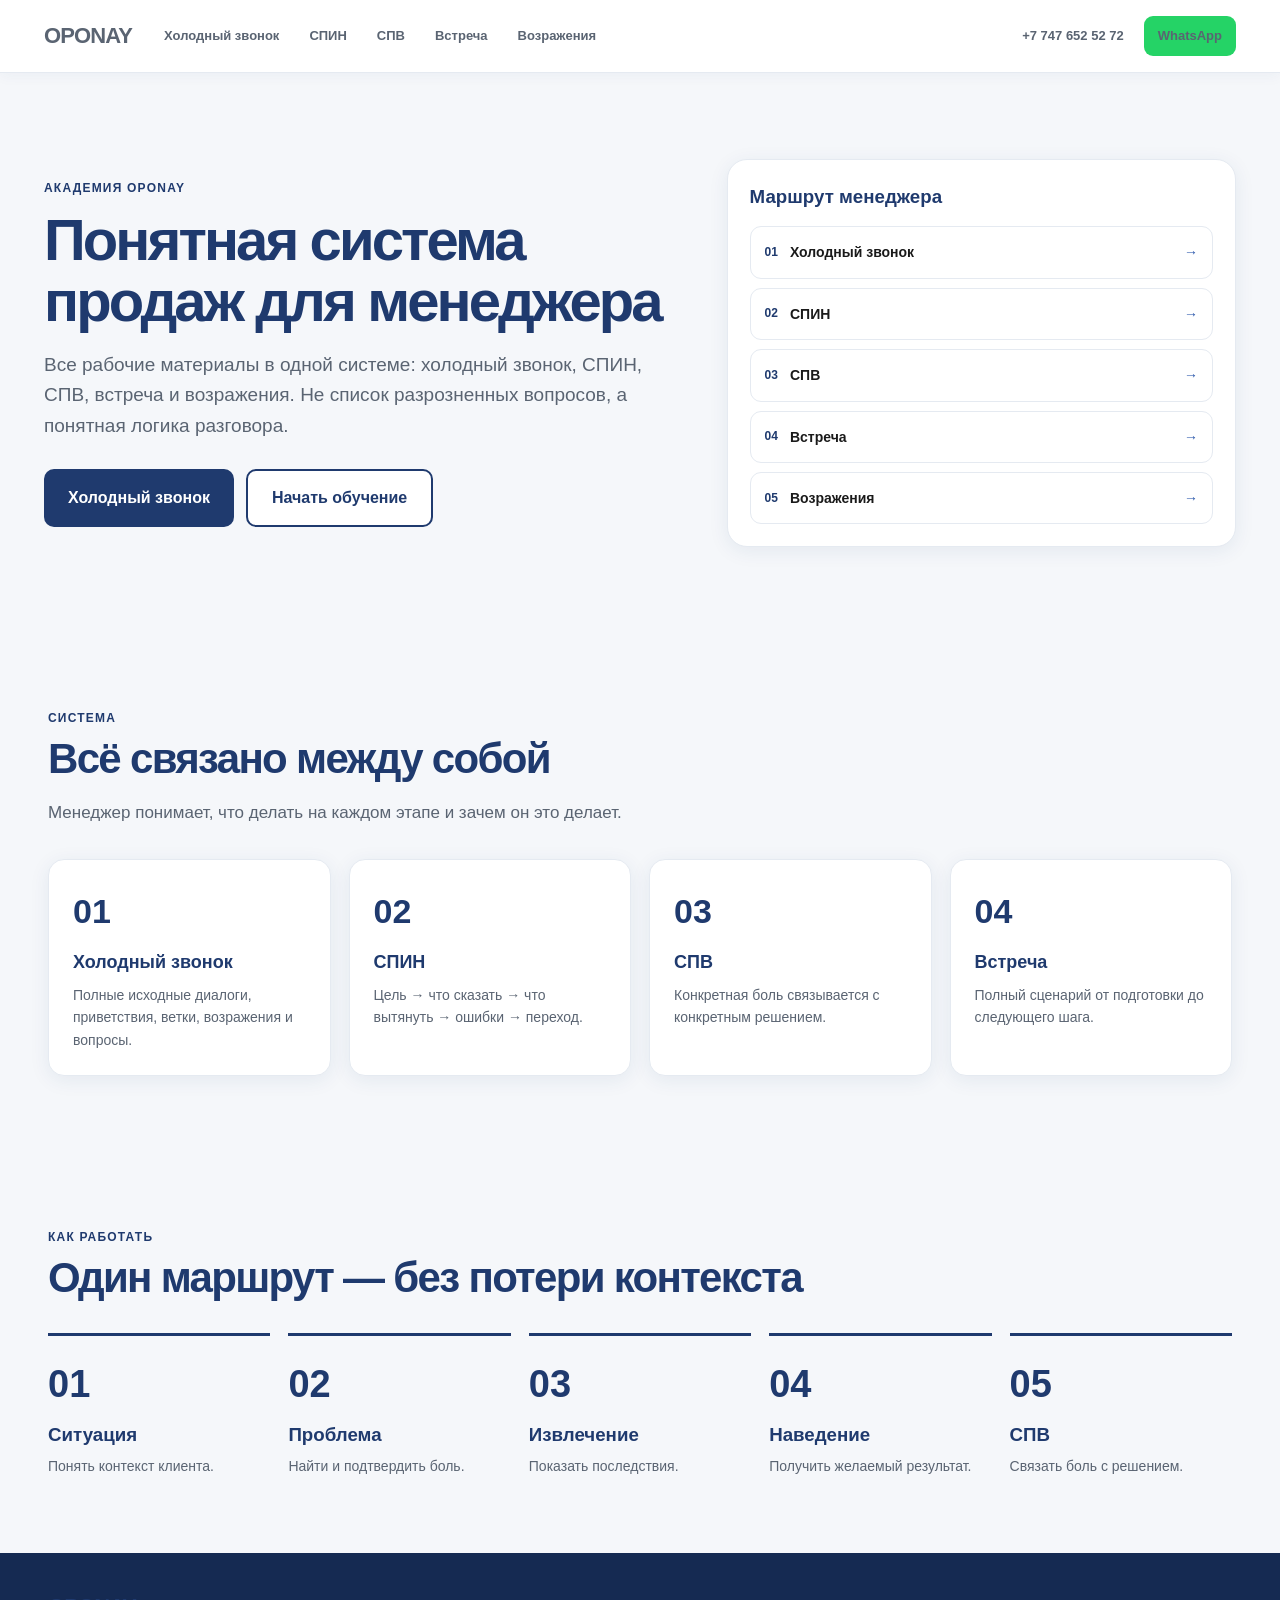
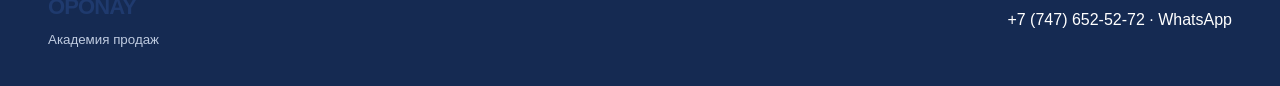
==== index.html @ ec705575 "Apply OPONAY blue design system to all pages" ====
<!doctype html><html lang="ru"><head><meta charset="utf-8"><meta name="viewport" content="width=device-width,initial-scale=1"><meta name="theme-color" content="#1F3A6E"><title>OPONAY — Академия</title><style>:root{--primary:#1F3A6E;--dark:#152A52;--accent:#2E5AAC;--bg:#fff;--light:#F5F7FA;--text:#1A1A1A;--muted:#5A6472;--line:#E5EAF1;--shadow:0 4px 20px rgba(31,58,110,.08);--r:16px}*{box-sizing:border-box}html{scroll-behavior:smooth}body{margin:0;font-family:Inter,Arial,Helvetica,sans-serif;color:var(--text);background:var(--bg);line-height:1.6}a{color:inherit;text-decoration:none}.header{position:sticky;top:0;z-index:20;background:#fff;border-bottom:1px solid var(--line);box-shadow:0 2px 14px rgba(31,58,110,.05)}.nav{max-width:1240px;margin:auto;min-height:72px;padding:0 24px;display:flex;align-items:center;gap:20px}.logo{font-size:22px;font-weight:800;letter-spacing:-.04em;color:var(--primary);white-space:nowrap}.menu{display:flex;gap:6px;flex:1;overflow:auto}.menu a{padding:9px 12px;border-radius:9px;color:var(--muted);font-size:13px;font-weight:700;white-space:nowrap}.menu a:hover,.menu a.active{background:#EEF3FA;color:var(--primary)}.contact{font-size:13px;font-weight:800;color:var(--primary);white-space:nowrap}.wa{background:#25D366;color:#fff;padding:10px 14px;border-radius:9px;font-size:13px;font-weight:800;white-space:nowrap}.hero{background:linear-gradient(180deg,#fff,#F8FAFD)}.wrap{max-width:1240px;margin:auto;padding:0 24px}.hero .wrap{min-height:560px;display:grid;grid-template-columns:1.1fr .9fr;align-items:center;gap:60px;padding-top:70px;padding-bottom:70px}.eyebrow{text-transform:uppercase;letter-spacing:.1em;color:var(--accent);font-size:12px;font-weight:800}.hero h1{font-size:58px;line-height:1.04;letter-spacing:-.05em;margin:12px 0 18px;color:var(--primary)}.lead{font-size:19px;color:var(--muted);max-width:700px}.actions{display:flex;gap:12px;flex-wrap:wrap;margin-top:28px}.btn{display:inline-flex;align-items:center;justify-content:center;padding:14px 24px;border-radius:10px;font-weight:800}.primary{background:var(--primary);color:#fff}.primary:hover{background:var(--dark)}.secondary{background:#fff;color:var(--primary);border:2px solid var(--primary)}.panel{background:#fff;border:1px solid var(--line);border-radius:20px;box-shadow:0 20px 60px rgba(31,58,110,.1);padding:22px}.panel h3{margin:0 0 15px;color:var(--primary)}.route{display:grid;gap:9px}.route a{padding:14px;border:1px solid var(--line);border-radius:11px;display:flex;gap:12px;align-items:center;font-weight:700;font-size:14px}.route b{color:var(--primary);font-size:12px}.route span{margin-left:auto;color:var(--accent)}.section{padding:76px 24px}.section.light{background:var(--light)}.head{max-width:760px;margin-bottom:32px}.head h2{font-size:42px;line-height:1.1;letter-spacing:-.04em;margin:8px 0 12px;color:var(--primary)}.head p{color:var(--muted);font-size:17px}.grid{display:grid;grid-template-columns:repeat(4,1fr);gap:18px}.card{background:#fff;border:1px solid var(--line);border-radius:var(--r);padding:24px;box-shadow:var(--shadow)}.num{font-size:34px;font-weight:800;color:var(--primary)}.card h3{margin:10px 0 7px;font-size:18px}.card p{margin:0;color:var(--muted);font-size:14px}.timeline{display:grid;grid-template-columns:repeat(5,1fr);gap:18px}.step{border-top:3px solid var(--primary);padding-top:18px}.step strong{font-size:38px;color:var(--primary)}.step h3{margin:5px 0}.step p{margin:0;color:var(--muted);font-size:14px}.footer{background:var(--dark);color:#fff;padding:36px 24px}.footer .wrap{display:flex;justify-content:space-between;gap:20px;align-items:center}.footer .logo{color:#fff}.footer small{display:block;color:#BFCBE0;margin-top:4px}@media(max-width:900px){.nav{flex-wrap:wrap;padding:10px 16px}.menu{order:3;flex-basis:100%}.contact{display:none}.hero .wrap{grid-template-columns:1fr;padding-top:55px}.hero h1{font-size:46px}.grid{grid-template-columns:1fr 1fr}.timeline{grid-template-columns:1fr 1fr}}@media(max-width:560px){.wrap{padding:0 16px}.section{padding:58px 16px}.hero h1{font-size:38px}.lead{font-size:17px}.grid,.timeline{grid-template-columns:1fr}.footer .wrap{display:block}.footer .wrap>*+*{margin-top:12px}}
</style><link rel="stylesheet" href="oponay-blue.css"></head><body><header class="header"><div class="nav"><a class="logo" href="index.html">OPONAY</a><nav class="menu"><a href="call.html">Холодный звонок</a><a href="spin.html">СПИН</a><a href="spv.html">СПВ</a><a href="meeting.html">Встреча</a><a href="objections.html">Возражения</a></nav><a class="contact" href="tel:+77476525272">+7 747 652 52 72</a><a class="wa" href="https://wa.me/77476525272">WhatsApp</a></div></header><main><section class="hero"><div class="wrap"><div><div class="eyebrow">Академия OPONAY</div><h1>Понятная система продаж для менеджера</h1><p class="lead">Все рабочие материалы в одной системе: холодный звонок, СПИН, СПВ, встреча и возражения. Не список разрозненных вопросов, а понятная логика разговора.</p><div class="actions"><a class="btn primary" href="call.html">Холодный звонок</a><a class="btn secondary" href="spin.html">Начать обучение</a></div></div><div class="panel"><h3>Маршрут менеджера</h3><div class="route"><a href="call.html"><b>01</b> Холодный звонок <span>→</span></a><a href="spin.html"><b>02</b> СПИН <span>→</span></a><a href="spv.html"><b>03</b> СПВ <span>→</span></a><a href="meeting.html"><b>04</b> Встреча <span>→</span></a><a href="objections.html"><b>05</b> Возражения <span>→</span></a></div></div></div></section><section class="section"><div class="wrap"><div class="head"><div class="eyebrow">Система</div><h2>Всё связано между собой</h2><p>Менеджер понимает, что делать на каждом этапе и зачем он это делает.</p></div><div class="grid"><article class="card"><div class="num">01</div><h3>Холодный звонок</h3><p>Полные исходные диалоги, приветствия, ветки, возражения и вопросы.</p></article><article class="card"><div class="num">02</div><h3>СПИН</h3><p>Цель → что сказать → что вытянуть → ошибки → переход.</p></article><article class="card"><div class="num">03</div><h3>СПВ</h3><p>Конкретная боль связывается с конкретным решением.</p></article><article class="card"><div class="num">04</div><h3>Встреча</h3><p>Полный сценарий от подготовки до следующего шага.</p></article></div></div></section><section class="section light"><div class="wrap"><div class="head"><div class="eyebrow">Как работать</div><h2>Один маршрут — без потери контекста</h2></div><div class="timeline"><div class="step"><strong>01</strong><h3>Ситуация</h3><p>Понять контекст клиента.</p></div><div class="step"><strong>02</strong><h3>Проблема</h3><p>Найти и подтвердить боль.</p></div><div class="step"><strong>03</strong><h3>Извлечение</h3><p>Показать последствия.</p></div><div class="step"><strong>04</strong><h3>Наведение</h3><p>Получить желаемый результат.</p></div><div class="step"><strong>05</strong><h3>СПВ</h3><p>Связать боль с решением.</p></div></div></div></section></main><footer class="footer"><div class="wrap"><div><a class="logo" href="index.html">OPONAY</a><small>Академия продаж</small></div><div>+7 (747) 652-52-72 · <a href="https://wa.me/77476525272">WhatsApp</a></div></div></footer></body></html>
---- oponay-blue.css ----
:root{--primary:#1F3A6E;--primary-dark:#152A52;--accent:#2E5AAC;--bg:#FFFFFF;--light:#F5F7FA;--text:#1A1A1A;--muted:#5A6472;--line:#E5EAF1;--shadow:0 4px 20px rgba(31,58,110,.08)}html,body{background:var(--bg)!important;color:var(--text)!important}header,.top,.header{background:rgba(255,255,255,.97)!important;border-color:var(--line)!important;box-shadow:0 2px 14px rgba(31,58,110,.05)}.logo,.brand,.kicker,.eyebrow{color:var(--primary)!important}nav a,.nav a{color:var(--muted)!important}nav a:hover,nav a.active,.nav a:hover,.nav a.active{background:#EEF3FA!important;color:var(--primary)!important}.hero,.panel,.stage,.item,.card,.box,.lesson,.academy-excel,details{border-color:var(--line)!important}.hero,.panel,.stage,.item,.card,.box,.lesson,.academy-excel,details{box-shadow:var(--shadow)}h1,h2,h3{color:var(--primary)!important}section,.section.light,.academy-excel{background:var(--light)!important}button,.btn,.primary,.link{border-radius:10px!important}button.primary,.btn.primary,.primary,.link{background:var(--primary)!important;color:#fff!important}button.primary:hover,.btn.primary:hover,.primary:hover,.link:hover{background:var(--primary-dark)!important}.secondary{background:#fff!important;color:var(--primary)!important;border-color:var(--primary)!important}input,textarea,select{background:var(--light)!important;border-color:var(--line)!important;color:var(--text)!important;border-radius:10px!important}.goal{background:var(--primary)!important}.listen,.principle,.spv-value{background:#EEF3FA!important;border-color:var(--line)!important}.listen b,.principle,.spv-value{color:var(--primary)!important}.mist{background:#F5F7FA!important;border-color:var(--line)!important}.tag,.pill{background:#EEF3FA!important;color:var(--primary)!important}footer,.footer{background:var(--primary-dark)!important}@media(max-width:760px){nav,.nav{overflow-x:auto;-webkit-overflow-scrolling:touch}nav a,.nav a{white-space:nowrap}.grid,.cards,.feature-grid{grid-template-columns:1fr!important}}
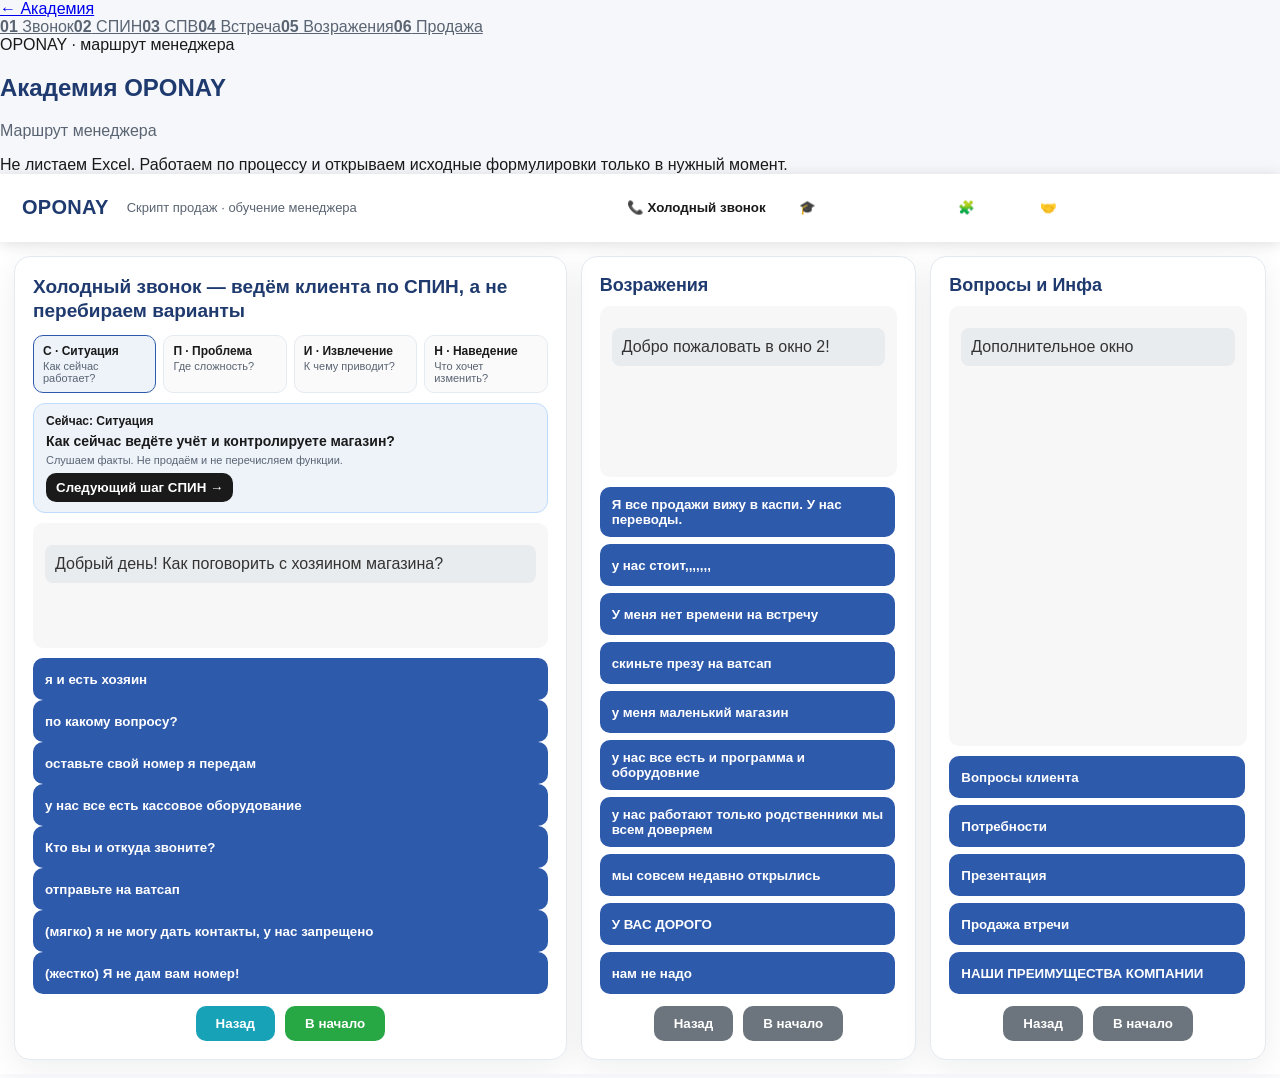
==== commit b30d614e: "Implement P2 sales academy flow" ====
--- a/index.html
+++ b/index.html
@@ -1,2 +1,86 @@
-<!doctype html><html lang="ru"><head><meta charset="utf-8"><meta name="viewport" content="width=device-width,initial-scale=1"><meta name="theme-color" content="#1F3A6E"><title>OPONAY — Академия</title><style>:root{--primary:#1F3A6E;--dark:#152A52;--accent:#2E5AAC;--bg:#fff;--light:#F5F7FA;--text:#1A1A1A;--muted:#5A6472;--line:#E5EAF1;--shadow:0 4px 20px rgba(31,58,110,.08);--r:16px}*{box-sizing:border-box}html{scroll-behavior:smooth}body{margin:0;font-family:Inter,Arial,Helvetica,sans-serif;color:var(--text);background:var(--bg);line-height:1.6}a{color:inherit;text-decoration:none}.header{position:sticky;top:0;z-index:20;background:#fff;border-bottom:1px solid var(--line);box-shadow:0 2px 14px rgba(31,58,110,.05)}.nav{max-width:1240px;margin:auto;min-height:72px;padding:0 24px;display:flex;align-items:center;gap:20px}.logo{font-size:22px;font-weight:800;letter-spacing:-.04em;color:var(--primary);white-space:nowrap}.menu{display:flex;gap:6px;flex:1;overflow:auto}.menu a{padding:9px 12px;border-radius:9px;color:var(--muted);font-size:13px;font-weight:700;white-space:nowrap}.menu a:hover,.menu a.active{background:#EEF3FA;color:var(--primary)}.contact{font-size:13px;font-weight:800;color:var(--primary);white-space:nowrap}.wa{background:#25D366;color:#fff;padding:10px 14px;border-radius:9px;font-size:13px;font-weight:800;white-space:nowrap}.hero{background:linear-gradient(180deg,#fff,#F8FAFD)}.wrap{max-width:1240px;margin:auto;padding:0 24px}.hero .wrap{min-height:560px;display:grid;grid-template-columns:1.1fr .9fr;align-items:center;gap:60px;padding-top:70px;padding-bottom:70px}.eyebrow{text-transform:uppercase;letter-spacing:.1em;color:var(--accent);font-size:12px;font-weight:800}.hero h1{font-size:58px;line-height:1.04;letter-spacing:-.05em;margin:12px 0 18px;color:var(--primary)}.lead{font-size:19px;color:var(--muted);max-width:700px}.actions{display:flex;gap:12px;flex-wrap:wrap;margin-top:28px}.btn{display:inline-flex;align-items:center;justify-content:center;padding:14px 24px;border-radius:10px;font-weight:800}.primary{background:var(--primary);color:#fff}.primary:hover{background:var(--dark)}.secondary{background:#fff;color:var(--primary);border:2px solid var(--primary)}.panel{background:#fff;border:1px solid var(--line);border-radius:20px;box-shadow:0 20px 60px rgba(31,58,110,.1);padding:22px}.panel h3{margin:0 0 15px;color:var(--primary)}.route{display:grid;gap:9px}.route a{padding:14px;border:1px solid var(--line);border-radius:11px;display:flex;gap:12px;align-items:center;font-weight:700;font-size:14px}.route b{color:var(--primary);font-size:12px}.route span{margin-left:auto;color:var(--accent)}.section{padding:76px 24px}.section.light{background:var(--light)}.head{max-width:760px;margin-bottom:32px}.head h2{font-size:42px;line-height:1.1;letter-spacing:-.04em;margin:8px 0 12px;color:var(--primary)}.head p{color:var(--muted);font-size:17px}.grid{display:grid;grid-template-columns:repeat(4,1fr);gap:18px}.card{background:#fff;border:1px solid var(--line);border-radius:var(--r);padding:24px;box-shadow:var(--shadow)}.num{font-size:34px;font-weight:800;color:var(--primary)}.card h3{margin:10px 0 7px;font-size:18px}.card p{margin:0;color:var(--muted);font-size:14px}.timeline{display:grid;grid-template-columns:repeat(5,1fr);gap:18px}.step{border-top:3px solid var(--primary);padding-top:18px}.step strong{font-size:38px;color:var(--primary)}.step h3{margin:5px 0}.step p{margin:0;color:var(--muted);font-size:14px}.footer{background:var(--dark);color:#fff;padding:36px 24px}.footer .wrap{display:flex;justify-content:space-between;gap:20px;align-items:center}.footer .logo{color:#fff}.footer small{display:block;color:#BFCBE0;margin-top:4px}@media(max-width:900px){.nav{flex-wrap:wrap;padding:10px 16px}.menu{order:3;flex-basis:100%}.contact{display:none}.hero .wrap{grid-template-columns:1fr;padding-top:55px}.hero h1{font-size:46px}.grid{grid-template-columns:1fr 1fr}.timeline{grid-template-columns:1fr 1fr}}@media(max-width:560px){.wrap{padding:0 16px}.section{padding:58px 16px}.hero h1{font-size:38px}.lead{font-size:17px}.grid,.timeline{grid-template-columns:1fr}.footer .wrap{display:block}.footer .wrap>*+*{margin-top:12px}}
-</style><link rel="stylesheet" href="oponay-blue.css"></head><body><header class="header"><div class="nav"><a class="logo" href="index.html">OPONAY</a><nav class="menu"><a href="call.html">Холодный звонок</a><a href="spin.html">СПИН</a><a href="spv.html">СПВ</a><a href="meeting.html">Встреча</a><a href="objections.html">Возражения</a></nav><a class="contact" href="tel:+77476525272">+7 747 652 52 72</a><a class="wa" href="https://wa.me/77476525272">WhatsApp</a></div></header><main><section class="hero"><div class="wrap"><div><div class="eyebrow">Академия OPONAY</div><h1>Понятная система продаж для менеджера</h1><p class="lead">Все рабочие материалы в одной системе: холодный звонок, СПИН, СПВ, встреча и возражения. Не список разрозненных вопросов, а понятная логика разговора.</p><div class="actions"><a class="btn primary" href="call.html">Холодный звонок</a><a class="btn secondary" href="spin.html">Начать обучение</a></div></div><div class="panel"><h3>Маршрут менеджера</h3><div class="route"><a href="call.html"><b>01</b> Холодный звонок <span>→</span></a><a href="spin.html"><b>02</b> СПИН <span>→</span></a><a href="spv.html"><b>03</b> СПВ <span>→</span></a><a href="meeting.html"><b>04</b> Встреча <span>→</span></a><a href="objections.html"><b>05</b> Возражения <span>→</span></a></div></div></div></section><section class="section"><div class="wrap"><div class="head"><div class="eyebrow">Система</div><h2>Всё связано между собой</h2><p>Менеджер понимает, что делать на каждом этапе и зачем он это делает.</p></div><div class="grid"><article class="card"><div class="num">01</div><h3>Холодный звонок</h3><p>Полные исходные диалоги, приветствия, ветки, возражения и вопросы.</p></article><article class="card"><div class="num">02</div><h3>СПИН</h3><p>Цель → что сказать → что вытянуть → ошибки → переход.</p></article><article class="card"><div class="num">03</div><h3>СПВ</h3><p>Конкретная боль связывается с конкретным решением.</p></article><article class="card"><div class="num">04</div><h3>Встреча</h3><p>Полный сценарий от подготовки до следующего шага.</p></article></div></div></section><section class="section light"><div class="wrap"><div class="head"><div class="eyebrow">Как работать</div><h2>Один маршрут — без потери контекста</h2></div><div class="timeline"><div class="step"><strong>01</strong><h3>Ситуация</h3><p>Понять контекст клиента.</p></div><div class="step"><strong>02</strong><h3>Проблема</h3><p>Найти и подтвердить боль.</p></div><div class="step"><strong>03</strong><h3>Извлечение</h3><p>Показать последствия.</p></div><div class="step"><strong>04</strong><h3>Наведение</h3><p>Получить желаемый результат.</p></div><div class="step"><strong>05</strong><h3>СПВ</h3><p>Связать боль с решением.</p></div></div></div></section></main><footer class="footer"><div class="wrap"><div><a class="logo" href="index.html">OPONAY</a><small>Академия продаж</small></div><div>+7 (747) 652-52-72 · <a href="https://wa.me/77476525272">WhatsApp</a></div></div></footer></body></html>+<!doctype html>
+<html lang="ru">
+<head>
+<meta charset="utf-8">
+<meta name="viewport" content="width=device-width,initial-scale=1">
+<title>OPONAY — обучение менеджера</title>
+<style>
+:root{--bg:#F5F7FA;--panel:#fff;--text:#1A1A1A;--muted:#5A6472;--line:#E5EAF1;--accent:#1A1A1A;--green:#16855b;--orange:#d97706;--blue:#2E5AAC}
+*{box-sizing:border-box}body{margin:0;font-family:Inter,Arial,sans-serif;background:var(--bg);color:var(--text)}
+.top{height:68px;background:#1A1A1A;color:#fff;display:flex;align-items:center;padding:0 22px;gap:18px;position:sticky;top:0;z-index:50;box-shadow:0 2px 14px #0002}
+.logo{font-weight:800;font-size:20px;letter-spacing:.3px}.sub{color:#5A6472;font-size:13px}
+.nav{margin-left:auto;display:flex;gap:7px;flex-wrap:nowrap;overflow-x:auto;scrollbar-width:none}.nav::-webkit-scrollbar{display:none}.nav button{border:1px solid #ffffff20;background:#ffffff0d;color:#fff;border-radius:10px;padding:9px 12px;cursor:pointer;font-weight:700}.nav button.active{background:#fff;color:#1A1A1A}
+.page{display:none}.page.active{display:block}
+.old-wrap{height:calc(100vh - 68px);min-height:0}.old-wrap iframe{width:100%;height:100%;border:0;background:#fff}
+.training{max-width:1250px;margin:0 auto;padding:26px}
+.hero{background:#fff;border:1px solid var(--line);border-radius:18px;padding:24px;box-shadow:0 5px 25px #00000008}
+.hero h1{margin:0 0 8px;font-size:30px}.hero p{margin:0;color:var(--muted);line-height:1.5}
+.path{display:grid;grid-template-columns:repeat(6,1fr);gap:10px;margin:18px 0}
+.step{border:1px solid var(--line);background:#fff;border-radius:14px;padding:13px;cursor:pointer;text-align:left}.step b{display:block;font-size:13px}.step span{display:block;color:var(--muted);font-size:12px;margin-top:5px}.step.current{border-color:#1A1A1A;box-shadow:0 0 0 2px #1A1A1A10}
+.grid{display:grid;grid-template-columns:1.15fr .85fr;gap:18px;margin-top:18px}.card{background:#fff;border:1px solid var(--line);border-radius:16px;padding:20px}.card h2{margin:0 0 14px;font-size:20px}.hint{color:var(--muted);font-size:13px}
+.spv{display:grid;grid-template-columns:repeat(3,1fr);gap:10px}.spv div{border:1px solid var(--line);border-radius:12px;padding:14px}.spv strong{display:block;margin-bottom:6px}.benefit{border-color:#a7e2c9!important;background:#f2fbf7}
+.lesson{margin-top:14px;border:1px solid var(--line);border-radius:12px;padding:15px}.lesson h3{margin:0 0 7px;font-size:16px}.lesson p{margin:0;line-height:1.5}
+button.action{background:#1A1A1A;color:white;border:0;border-radius:10px;padding:11px 14px;cursor:pointer;font-weight:700}.actions{display:flex;gap:8px;margin-top:14px;flex-wrap:wrap}
+.quiz{display:none}.quiz.active{display:block}.q{font-weight:800;margin:14px 0 9px}.answers{display:grid;gap:8px}.answers button{background:#fff;border:1px solid var(--line);border-radius:10px;padding:11px;text-align:left;cursor:pointer}.answers button:hover{border-color:#1A1A1A}.result{margin-top:12px;font-weight:700}
+iframe.training-frame{width:100%;height:calc(100vh - 110px);border:0;background:white;border-radius:16px}
+@media(max-width:900px){.path{grid-template-columns:repeat(2,1fr)}.grid{grid-template-columns:1fr}.spv{grid-template-columns:1fr}.top{height:auto;min-height:68px;padding:10px 12px}.nav{margin-left:0;width:100%}.old-wrap{height:calc(100vh - 105px)}}
+</style>
+<style id="oponay-blue-system">:root{--primary:#1F3A6E!important;--dark:#152A52!important;--accent:#2E5AAC!important;--background:#FFFFFF!important;--light:#F5F7FA!important;--text-primary:#1A1A1A!important;--text-secondary:#5A6472!important;--line:#E5EAF1!important;--shadow:0 4px 20px rgba(31,58,110,.08)!important}body{background:var(--background)!important;color:var(--text-primary)!important}header{background:#fff!important;color:var(--text-primary)!important;border-color:var(--line)!important;box-shadow:0 2px 14px rgba(31,58,110,.05)}nav a,.nav a{color:var(--text-secondary)!important}nav a:hover,.nav a:hover,nav a.active,.nav a.active{background:#EEF3FA!important;color:var(--primary)!important}.hero,.panel,.card,.lesson,.block,.box,section,details{border-color:var(--line)!important;box-shadow:var(--shadow)}h1,h2,h3,.logo{color:var(--primary)!important}p,li,small,.muted{color:var(--text-secondary)}button,.btn,.primary{border-radius:10px!important}.primary,button.primary{background:var(--primary)!important;color:#fff!important}.secondary{background:#fff!important;color:var(--primary)!important;border:2px solid var(--primary)!important}input,textarea,select{background:#F5F7FA!important;border-color:var(--line)!important;color:var(--text-primary)!important;border-radius:10px!important}details{background:#fff!important}summary{color:var(--text-primary)!important}.accent,.kicker,.eyebrow{color:var(--accent)!important}.section.light,section{background:#F5F7FA}.pill,.tag{background:#EEF3FA!important;color:var(--primary)!important}@media(max-width:700px){body{overflow-x:hidden}main{max-width:100%!important}.grid,.cards,.feature-grid{grid-template-columns:1fr!important}.nav,nav{overflow-x:auto;-webkit-overflow-scrolling:touch}.nav a,nav a{white-space:nowrap}.hero{padding:22px!important}h1{font-size:clamp(34px,9vw,48px)!important}h2{font-size:clamp(26px,7vw,36px)!important}}</style><link rel="stylesheet" href="p0-ui.css"><link rel="stylesheet" href="p1-ui.css"></head>
+<body><div id="p0-app" data-p0-page="home"></div>
+<header class="top">
+  <div class="logo">OPONAY</div>
+  <div class="sub">Скрипт продаж · обучение менеджера</div>
+  <nav class="nav">
+    <button class="active" data-page="call">📞 Холодный звонок</button>
+    <button data-page="learn">🎓 СПИН-обучение</button>
+    <button data-page="spv">🧩 СПВ</button>
+    <button data-page="meeting">🤝 Встреча</button>
+    <button data-page="objections">🛡 Возражения</button>
+  </nav>
+</header>
+
+<section id="call" class="page active">
+  <div class="old-wrap"><iframe src="1.0.html" title="Оригинальный скрипт OPONAY"></iframe></div>
+</section>
+
+
+
+<section id="learn" class="page">
+<div class="training">
+  <div class="hero">
+    <h1>🎓 СПИН — ведём клиента за руку</h1>
+    <p>Не набор разрозненных вариантов. Один последовательный маршрут: <b>Ситуация → Проблема → Извлечение → Наведение → СПВ → следующий шаг.</b> Каждый следующий вопрос появляется только после предыдущего.</p>
+  </div>
+  <div class="path">
+    <button class="step current" onclick="lesson(0)"><b>1. С · Ситуация</b><span>Понять, как сейчас</span></button>
+    <button class="step" onclick="lesson(1)"><b>2. П · Проблема</b><span>Найти сложность</span></button>
+    <button class="step" onclick="lesson(2)"><b>3. И · Извлечение</b><span>Понять последствия</span></button>
+    <button class="step" onclick="lesson(3)"><b>4. Н · Наведение</b><span>Определить желаемый результат</span></button>
+    <button class="step" onclick="lesson(4)"><b>5. СПВ</b><span>Показать только нужное</span></button>
+    <button class="step" onclick="lesson(5)"><b>6. Следующий шаг</b><span>Встреча / решение</span></button>
+  </div>
+  <div class="lesson" id="lesson0"><h3>1. С · Ситуация</h3><p><b>Главный вопрос:</b> «Как сейчас ведёте учёт и контролируете магазин?»</p><p class="hint"><b>Слушаем:</b> чем пользуется клиент, кто отвечает, как контролирует деньги/товар/сотрудников.</p><p class="hint"><b>Переход:</b> когда понял текущую систему — не продаём. Переходим к поиску проблемы.</p></div>
+  <div class="lesson" id="lesson1" style="display:none"><h3>2. П · Проблема</h3><p><b>Главный вопрос:</b> «Где сейчас возникают сложности или что хотелось бы делать удобнее?»</p><p class="hint"><b>Слушаем:</b> недостачи, потеря времени, отсутствие контроля, ошибки, зависимость от сотрудников, проблемы с товаром/деньгами.</p><p class="hint"><b>Переход:</b> клиент назвал проблему → не предлагаем решение. Сначала выясняем, к чему она приводит.</p></div>
+  <div class="lesson" id="lesson2" style="display:none"><h3>3. И · Извлечение</h3><p><b>Главный вопрос:</b> «Что происходит из-за этого? К чему это приводит по деньгам, времени или контролю?»</p><p class="hint"><b>Слушаем:</b> последствия проблемы и её реальную цену для бизнеса.</p><p class="hint"><b>Переход:</b> появилась понятная цена проблемы → теперь можно спросить про желаемое состояние.</p></div>
+  <div class="lesson" id="lesson3" style="display:none"><h3>4. Н · Наведение</h3><p><b>Главный вопрос:</b> «Если это решить, что для вас изменится и какой результат был бы важен?»</p><p class="hint"><b>Слушаем:</b> что клиент хочет получить: контроль, экономию времени, меньше потерь, рост, спокойствие собственника.</p><p class="hint"><b>Переход:</b> теперь у нас есть связка <b>проблема → последствия → желаемый результат</b>. Только здесь выбираем решение.</p></div>
+  <div class="lesson" id="lesson4" style="display:none"><h3>5. СПВ — только под найденную боль</h3><div class="spv"><div><strong>Свойство</strong>Что умеет решение.</div><div><strong>Преимущество</strong>Как это меняет работу клиента.</div><div class="benefit"><strong>Выгода</strong>Какой результат получает именно этот клиент.</div></div><p class="hint" style="margin-top:12px"><b>Правило:</b> не показываем весь функционал. Берём только ту функцию, которая закрывает проблему, которую клиент сам назвал.</p></div>
+  <div class="lesson" id="lesson5" style="display:none"><h3>6. Следующий шаг</h3><p>В холодном звонке после диагностики цель — <b>назначить встречу</b>. На встрече маршрут продолжается: диагностика → боль → СПВ → ценность → цена/следующий шаг.</p><div class="actions"><button class="action" onclick="document.querySelector('[data-page=call]').click()">← Вернуться в холодный звонок</button><button class="action" onclick="document.querySelector('[data-page=meeting]').click()">Перейти к встрече →</button></div></div>
+  <div class="card" style="margin-top:18px"><h2>🧭 Как менеджер понимает, куда идти</h2><div class="lesson"><p><b>Клиент ответил → мы не выбираем случайную заготовку.</b></p><p class="hint">1) Определили ситуацию → 2) нашли проблему → 3) раскрыли последствия → 4) выяснили желаемый результат → 5) подобрали СПВ → 6) назначили следующий шаг.</p></div></div>
+</div>
+</section>
+
+<section id="spv" class="page"><div class="training"><div class="hero"><h1>🧩 СПВ — отдельный модуль</h1><p>Здесь менеджер учится не перечислять функции, а связывать каждую функцию с конкретной болью и измеримой выгодой.</p></div><div style="margin-top:18px"><iframe class="training-frame" src="spv-source.html" title="СПВ и обучение"></iframe></div></div></section>
+
+<section id="meeting" class="page"><div class="training"><div class="hero"><h1>🤝 Встреча</h1><p><b>Возражения не смешиваем со встречей.</b> Встреча ведётся по диагностической логике.</p></div><div class="grid"><div class="card"><h2>Маршрут встречи</h2><div class="lesson"><h3>1. Приветствие</h3><p>Знакомство → ТМР → озвучить план встречи.</p></div><div class="lesson"><h3>2. Диагностика</h3><p>2–5 вопросов по бизнесу без допроса.</p></div><div class="lesson"><h3>3. Боль</h3><p>Найти конкретную проблему и последствия.</p></div><div class="lesson"><h3>4. СПВ</h3><p>Показываем только функции, которые закрывают найденную боль.</p></div><div class="lesson"><h3>5. Ценность</h3><p>Собираем результат: меньше потерь, больше контроля, экономия времени, рост.</p></div><div class="lesson"><h3>6. Цена</h3><p>Переходим к цене после того, как клиент понял ценность.</p></div></div><div class="card"><h2>Правило менеджера</h2><p class="hint">Если клиент сказал: «У меня проблема с кассой» — не отвечаем списком из 20 функций.</p><div class="spv"><div><strong>Свойство</strong>Внесения и снятия денег фиксируются.</div><div><strong>Преимущество</strong>Видно движение денег и остаток кассы.</div><div class="benefit"><strong>Выгода</strong>Легче заметить расхождения, снизить риск кассовых разрывов и контролировать деньги.</div></div></div></div></div></section>
+
+<section id="objections" class="page"><div class="training"><div class="hero"><h1>🛡 Возражения</h1><p>Отдельный блок. Их учим отдельно и наизусть. Старые формулировки из рабочего скрипта не удалены.</p><div class="actions"><button class="action" onclick="document.querySelector('[data-page=call]').click()">Открыть старый скрипт → Возражения</button></div></div></div></section>
+
+<script>
+const buttons=[...document.querySelectorAll('.nav button')];
+buttons.forEach(b=>b.onclick=()=>{buttons.forEach(x=>x.classList.remove('active'));b.classList.add('active');document.querySelectorAll('.page').forEach(p=>p.classList.remove('active'));document.getElementById(b.dataset.page).classList.add('active');});
+function lesson(n){for(let i=0;i<6;i++){const e=document.getElementById('lesson'+i);if(e)e.style.display=i===n?'block':'none';}document.querySelectorAll('.step').forEach((e,i)=>e.classList.toggle('current',i===n));}
+let qi=1,score=0;
+function answer(ok){if(ok)score++;document.getElementById('quizResult').textContent='Правильных ответов: '+score;const cur=document.getElementById('q'+qi);if(cur)cur.style.display='none';qi++;const next=document.getElementById('q'+qi);if(next)next.style.display='block';else document.getElementById('quizResult').textContent='Готово. Результат: '+score+'/3';}
+</script>
+<script src="p0-data.js"></script><script src="p0-app.js"></script></body>
+</html>
--- a/p0-ui.css
+++ b/p0-ui.css
@@ -0,0 +1,36 @@
+
+/* OPONAY P0 implementation layer — Excel content integrated into the workflow */
+.p0{margin:28px 0 42px;background:#fff;border:1px solid #DDE5F0;border-radius:18px;box-shadow:0 10px 35px rgba(31,58,110,.08);overflow:hidden}
+.p0-head{padding:24px 26px;background:linear-gradient(180deg,#F7F9FC,#fff);border-bottom:1px solid #E5EAF1}
+.p0-kicker{font-size:11px;font-weight:800;letter-spacing:.12em;text-transform:uppercase;color:#2E5AAC}
+.p0-head h2{margin:7px 0 7px;color:#1F3A6E;font-size:28px}
+.p0-head p{margin:0;color:#5A6472;line-height:1.55}
+.p0-tabs{display:flex;gap:8px;padding:12px 16px;border-bottom:1px solid #E5EAF1;overflow:auto;background:#fff}
+.p0-tabs button{border:1px solid #DDE5F0;background:#fff;color:#5A6472;padding:9px 12px;border-radius:9px;font-weight:800;white-space:nowrap;cursor:pointer}
+.p0-tabs button.active{background:#1F3A6E;color:#fff;border-color:#1F3A6E}
+.p0-body{padding:20px}
+.p0-toolbar{display:flex;gap:10px;flex-wrap:wrap;margin-bottom:16px}
+.p0-search{flex:1;min-width:220px;border:1px solid #DDE5F0;background:#F5F7FA;border-radius:10px;padding:11px 13px;font:inherit;outline:none}
+.p0-search:focus{border-color:#2E5AAC;box-shadow:0 0 0 3px rgba(46,90,172,.1)}
+.p0-grid{display:grid;grid-template-columns:repeat(2,minmax(0,1fr));gap:12px}
+.p0-card{border:1px solid #E1E7EF;border-radius:14px;background:#fff;overflow:hidden}
+.p0-card summary{padding:15px 16px;cursor:pointer;font-weight:800;color:#1A1A1A;list-style:none}
+.p0-card summary::-webkit-details-marker{display:none}
+.p0-card summary:after{content:"+";float:right;color:#2E5AAC;font-size:20px}
+.p0-card[open] summary:after{content:"−"}
+.p0-card-body{padding:0 16px 16px;border-top:1px solid #E8EDF3}
+.p0-field{padding-top:13px}.p0-label{font-size:10px;letter-spacing:.08em;text-transform:uppercase;color:#6B7480;font-weight:800;margin-bottom:5px}
+.p0-text{font-size:14px;line-height:1.6;color:#1A1A1A;white-space:pre-line}
+.p0-four{display:grid;grid-template-columns:repeat(4,minmax(0,1fr));gap:9px;margin-top:12px}
+.p0-four>div{background:#F5F7FA;border-radius:10px;padding:11px}
+.p0-four b{display:block;font-size:11px;color:#1F3A6E;margin-bottom:5px}
+.p0-chip{display:inline-flex;align-items:center;gap:5px;padding:5px 8px;border-radius:999px;background:#EEF3FA;color:#1F3A6E;font-size:11px;font-weight:800;margin:0 5px 5px 0}
+.p0-empty{padding:22px;border:1px dashed #CCD6E4;border-radius:12px;color:#5A6472;text-align:center}
+.p0-flow{display:grid;grid-template-columns:repeat(6,minmax(0,1fr));gap:8px;margin-bottom:18px}
+.p0-flow div{padding:12px;background:#F5F7FA;border-radius:10px;border-top:3px solid #1F3A6E}
+.p0-flow b{display:block;color:#1F3A6E;font-size:12px}.p0-flow span{font-size:12px;color:#5A6472}
+.p0-alert{padding:14px 16px;border-left:4px solid #2E5AAC;background:#F5F7FA;border-radius:10px;margin-bottom:16px;color:#1A1A1A;line-height:1.55}
+.p0-kpi{display:grid;grid-template-columns:repeat(4,1fr);gap:10px;margin-bottom:16px}
+.p0-kpi div{background:#152A52;color:#fff;border-radius:12px;padding:14px}.p0-kpi b{display:block;font-size:20px}.p0-kpi span{font-size:11px;opacity:.8}
+@media(max-width:900px){.p0-four{grid-template-columns:1fr 1fr}.p0-flow{grid-template-columns:1fr 1fr}.p0-grid{grid-template-columns:1fr}.p0-kpi{grid-template-columns:1fr 1fr}}
+@media(max-width:600px){.p0{margin:20px 0 30px;border-radius:14px}.p0-head{padding:19px}.p0-head h2{font-size:24px}.p0-body{padding:14px}.p0-four{grid-template-columns:1fr}.p0-flow{grid-template-columns:1fr}.p0-kpi{grid-template-columns:1fr 1fr}.p0-search{min-width:100%}}
--- a/p1-ui.css
+++ b/p1-ui.css
@@ -0,0 +1,16 @@
+
+/* P2 task-sheet implementation */
+.p1-tabs{display:flex;gap:8px;flex-wrap:wrap;margin:18px 0}
+.p1-tab{border:1px solid #C8D2E2;background:#fff;color:#1F3A6E;border-radius:9px;padding:9px 13px;font-weight:850;cursor:pointer}
+.p1-tab.active{background:#1F3A6E;border-color:#1F3A6E;color:#fff}
+.p1-call-grid{display:grid;grid-template-columns:repeat(3,minmax(0,1fr));gap:14px;align-items:start}
+.p1-call-col{background:#F5F7FA;border:1px solid #E5EAF1;border-radius:16px;padding:14px}
+.p1-call-col h3{margin:2px 4px 12px;color:#152A52;font-size:17px}
+.p1-call-col .p1-card{margin-bottom:10px}
+.p1-checklist{display:grid;grid-template-columns:repeat(2,minmax(0,1fr));gap:10px}
+.p1-check{display:flex;gap:11px;align-items:flex-start;background:#fff;border:1px solid #E5EAF1;border-radius:13px;padding:13px;cursor:pointer}
+.p1-check input{width:18px;height:18px;accent-color:#1F3A6E;margin-top:2px}
+.p1-check b{display:block;color:#152A52;font-size:14px}
+.p1-check small{display:block;color:#5A6472;line-height:1.45;margin-top:4px}
+.p1-check:has(input:checked){border-color:#AFC0DC;background:#F5F7FA}
+@media(max-width:900px){.p1-call-grid{grid-template-columns:1fr}.p1-checklist{grid-template-columns:1fr}}
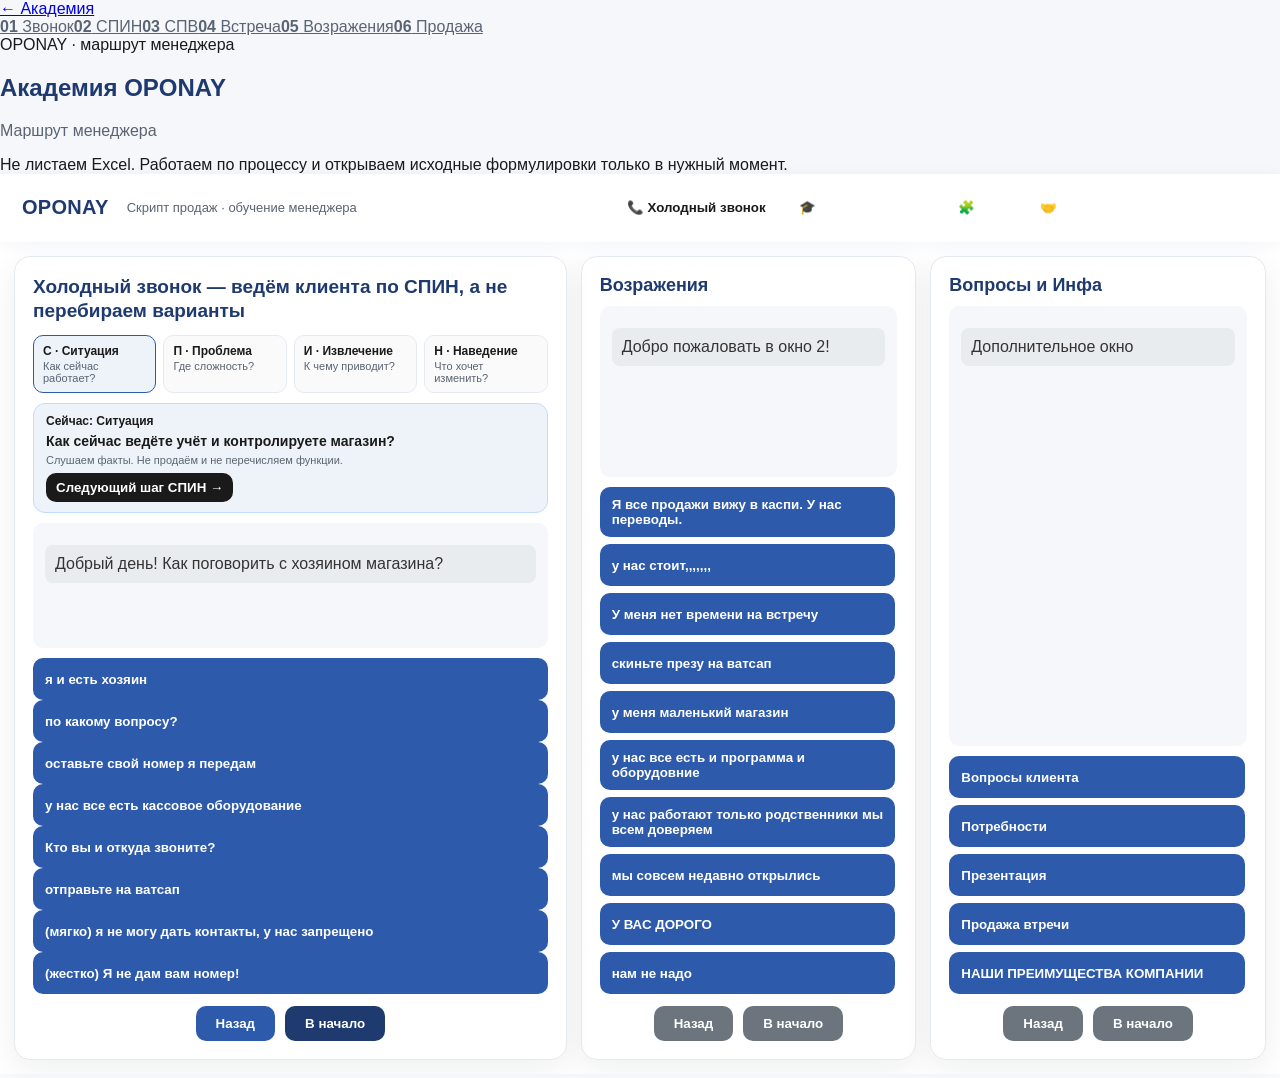
==== commit e47c2651: "Apply OPONAY blue design system to all pages" ====
--- a/index.html
+++ b/index.html
@@ -25,7 +25,7 @@
 iframe.training-frame{width:100%;height:calc(100vh - 110px);border:0;background:white;border-radius:16px}
 @media(max-width:900px){.path{grid-template-columns:repeat(2,1fr)}.grid{grid-template-columns:1fr}.spv{grid-template-columns:1fr}.top{height:auto;min-height:68px;padding:10px 12px}.nav{margin-left:0;width:100%}.old-wrap{height:calc(100vh - 105px)}}
 </style>
-<style id="oponay-blue-system">:root{--primary:#1F3A6E!important;--dark:#152A52!important;--accent:#2E5AAC!important;--background:#FFFFFF!important;--light:#F5F7FA!important;--text-primary:#1A1A1A!important;--text-secondary:#5A6472!important;--line:#E5EAF1!important;--shadow:0 4px 20px rgba(31,58,110,.08)!important}body{background:var(--background)!important;color:var(--text-primary)!important}header{background:#fff!important;color:var(--text-primary)!important;border-color:var(--line)!important;box-shadow:0 2px 14px rgba(31,58,110,.05)}nav a,.nav a{color:var(--text-secondary)!important}nav a:hover,.nav a:hover,nav a.active,.nav a.active{background:#EEF3FA!important;color:var(--primary)!important}.hero,.panel,.card,.lesson,.block,.box,section,details{border-color:var(--line)!important;box-shadow:var(--shadow)}h1,h2,h3,.logo{color:var(--primary)!important}p,li,small,.muted{color:var(--text-secondary)}button,.btn,.primary{border-radius:10px!important}.primary,button.primary{background:var(--primary)!important;color:#fff!important}.secondary{background:#fff!important;color:var(--primary)!important;border:2px solid var(--primary)!important}input,textarea,select{background:#F5F7FA!important;border-color:var(--line)!important;color:var(--text-primary)!important;border-radius:10px!important}details{background:#fff!important}summary{color:var(--text-primary)!important}.accent,.kicker,.eyebrow{color:var(--accent)!important}.section.light,section{background:#F5F7FA}.pill,.tag{background:#EEF3FA!important;color:var(--primary)!important}@media(max-width:700px){body{overflow-x:hidden}main{max-width:100%!important}.grid,.cards,.feature-grid{grid-template-columns:1fr!important}.nav,nav{overflow-x:auto;-webkit-overflow-scrolling:touch}.nav a,nav a{white-space:nowrap}.hero{padding:22px!important}h1{font-size:clamp(34px,9vw,48px)!important}h2{font-size:clamp(26px,7vw,36px)!important}}</style><link rel="stylesheet" href="p0-ui.css"><link rel="stylesheet" href="p1-ui.css"></head>
+<style id="oponay-blue-system">:root{--primary:#1F3A6E!important;--dark:#152A52!important;--accent:#2E5AAC!important;--background:#FFFFFF!important;--light:#F5F7FA!important;--text-primary:#1A1A1A!important;--text-secondary:#5A6472!important;--line:#E5EAF1!important;--shadow:0 4px 20px rgba(31,58,110,.08)!important}body{background:var(--background)!important;color:var(--text-primary)!important}header{background:#fff!important;color:var(--text-primary)!important;border-color:var(--line)!important;box-shadow:0 2px 14px rgba(31,58,110,.05)}nav a,.nav a{color:var(--text-secondary)!important}nav a:hover,.nav a:hover,nav a.active,.nav a.active{background:#EEF3FA!important;color:var(--primary)!important}.hero,.panel,.card,.lesson,.block,.box,section,details{border-color:var(--line)!important;box-shadow:var(--shadow)}h1,h2,h3,.logo{color:var(--primary)!important}p,li,small,.muted{color:var(--text-secondary)}button,.btn,.primary{border-radius:10px!important}.primary,button.primary{background:var(--primary)!important;color:#fff!important}.secondary{background:#fff!important;color:var(--primary)!important;border:2px solid var(--primary)!important}input,textarea,select{background:#F5F7FA!important;border-color:var(--line)!important;color:var(--text-primary)!important;border-radius:10px!important}details{background:#fff!important}summary{color:var(--text-primary)!important}.accent,.kicker,.eyebrow{color:var(--accent)!important}.section.light,section{background:#F5F7FA}.pill,.tag{background:#EEF3FA!important;color:var(--primary)!important}@media(max-width:700px){body{overflow-x:hidden}main{max-width:100%!important}.grid,.cards,.feature-grid{grid-template-columns:1fr!important}.nav,nav{overflow-x:auto;-webkit-overflow-scrolling:touch}.nav a,nav a{white-space:nowrap}.hero{padding:22px!important}h1{font-size:clamp(34px,9vw,48px)!important}h2{font-size:clamp(26px,7vw,36px)!important}}</style><link rel="stylesheet" href="p0-ui.css"><link rel="stylesheet" href="p1-ui.css"><link rel="stylesheet" href="oponay-blue.css"></head>
 <body><div id="p0-app" data-p0-page="home"></div>
 <header class="top">
   <div class="logo">OPONAY</div>
--- a/oponay-blue.css
+++ b/oponay-blue.css
@@ -0,0 +1,19 @@
+:root{--primary:#1F3A6E;--primary-dark:#152A52;--accent:#2E5AAC;--bg:#FFFFFF;--light:#F5F7FA;--text:#1A1A1A;--muted:#5A6472;--line:#E5EAF1;--shadow:0 4px 20px rgba(31,58,110,.08)}
+html,body{background:var(--bg)!important;color:var(--text)!important}
+header,.top,.header{background:rgba(255,255,255,.97)!important;border-color:var(--line)!important;box-shadow:0 2px 14px rgba(31,58,110,.05)}
+.logo,.brand,.kicker,.eyebrow{color:var(--primary)!important}
+nav a,.nav a{color:var(--muted)!important}
+nav a:hover,nav a.active,.nav a:hover,.nav a.active{background:#EEF3FA!important;color:var(--primary)!important}
+.hero,.panel,.stage,.item,.card,.box,.lesson,.academy-excel,details{border-color:var(--line)!important}
+.hero,.panel,.stage,.item,.card,.box,.lesson,.academy-excel,details{box-shadow:var(--shadow)}
+h1,h2,h3{color:var(--primary)!important}
+section,.section.light,.academy-excel{background:var(--light)!important}
+button,.btn,.primary,.link{border-radius:10px!important}
+button.primary,.btn.primary,.primary,.link{background:var(--primary)!important;color:#fff!important}
+button.primary:hover,.btn.primary:hover,.primary:hover,.link:hover{background:var(--primary-dark)!important}
+.secondary{background:#fff!important;color:var(--primary)!important;border-color:var(--primary)!important}
+input,textarea,select{background:var(--light)!important;border-color:var(--line)!important;color:var(--text)!important;border-radius:10px!important}
+.goal{background:var(--primary)!important}.listen,.principle,.spv-value{background:#EEF3FA!important;border-color:var(--line)!important}.listen b,.principle,.spv-value{color:var(--primary)!important}
+.mist{background:#F5F7FA!important;border-color:var(--line)!important}.tag,.pill{background:#EEF3FA!important;color:var(--primary)!important}
+footer,.footer{background:var(--primary-dark)!important}
+@media(max-width:760px){nav,.nav{overflow-x:auto;-webkit-overflow-scrolling:touch}nav a,.nav a{white-space:nowrap}.grid,.cards,.feature-grid{grid-template-columns:1fr!important}}
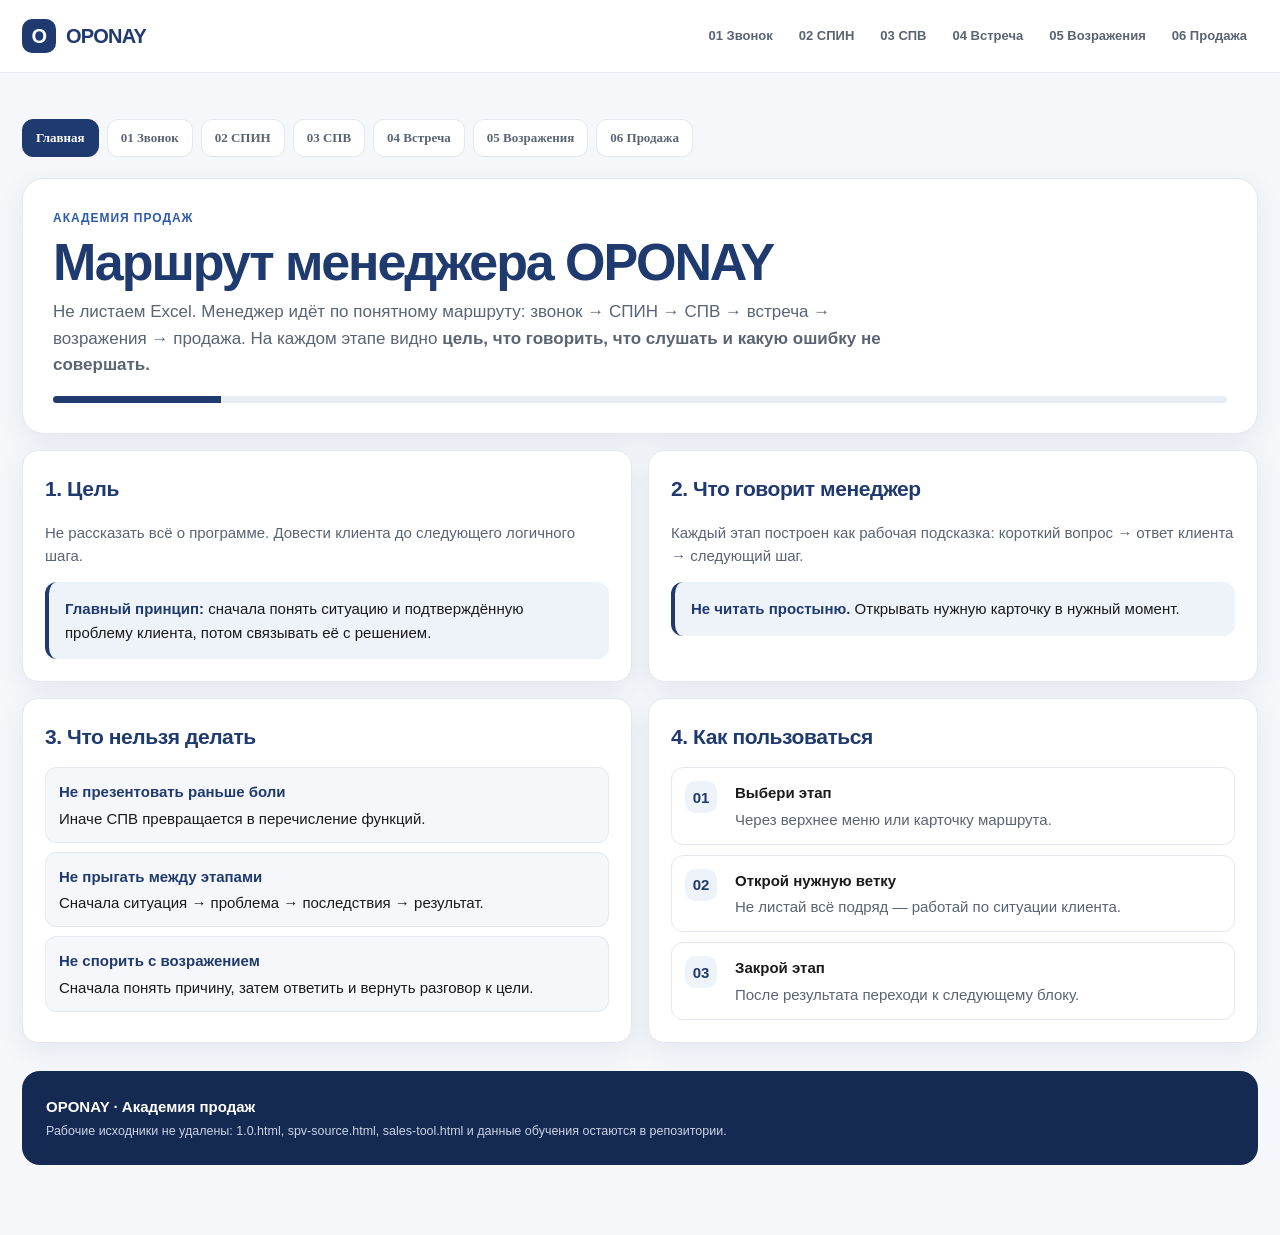
==== commit 7cf2ee08: "Rebuild OPONAY Academy UI into a clean single-route training app" ====
--- a/index.html
+++ b/index.html
@@ -3,84 +3,53 @@
 <head>
 <meta charset="utf-8">
 <meta name="viewport" content="width=device-width,initial-scale=1">
-<title>OPONAY — обучение менеджера</title>
+<title>OPONAY — Академия менеджера</title>
+<link rel="preconnect" href="https://fonts.googleapis.com">
+<link rel="preconnect" href="https://fonts.gstatic.com" crossorigin>
+<link href="https://fonts.googleapis.com/css2?family=Manrope:wght@400;500;600;700;800&display=swap" rel="stylesheet">
 <style>
-:root{--bg:#F5F7FA;--panel:#fff;--text:#1A1A1A;--muted:#5A6472;--line:#E5EAF1;--accent:#1A1A1A;--green:#16855b;--orange:#d97706;--blue:#2E5AAC}
-*{box-sizing:border-box}body{margin:0;font-family:Inter,Arial,sans-serif;background:var(--bg);color:var(--text)}
-.top{height:68px;background:#1A1A1A;color:#fff;display:flex;align-items:center;padding:0 22px;gap:18px;position:sticky;top:0;z-index:50;box-shadow:0 2px 14px #0002}
-.logo{font-weight:800;font-size:20px;letter-spacing:.3px}.sub{color:#5A6472;font-size:13px}
-.nav{margin-left:auto;display:flex;gap:7px;flex-wrap:nowrap;overflow-x:auto;scrollbar-width:none}.nav::-webkit-scrollbar{display:none}.nav button{border:1px solid #ffffff20;background:#ffffff0d;color:#fff;border-radius:10px;padding:9px 12px;cursor:pointer;font-weight:700}.nav button.active{background:#fff;color:#1A1A1A}
-.page{display:none}.page.active{display:block}
-.old-wrap{height:calc(100vh - 68px);min-height:0}.old-wrap iframe{width:100%;height:100%;border:0;background:#fff}
-.training{max-width:1250px;margin:0 auto;padding:26px}
-.hero{background:#fff;border:1px solid var(--line);border-radius:18px;padding:24px;box-shadow:0 5px 25px #00000008}
-.hero h1{margin:0 0 8px;font-size:30px}.hero p{margin:0;color:var(--muted);line-height:1.5}
-.path{display:grid;grid-template-columns:repeat(6,1fr);gap:10px;margin:18px 0}
-.step{border:1px solid var(--line);background:#fff;border-radius:14px;padding:13px;cursor:pointer;text-align:left}.step b{display:block;font-size:13px}.step span{display:block;color:var(--muted);font-size:12px;margin-top:5px}.step.current{border-color:#1A1A1A;box-shadow:0 0 0 2px #1A1A1A10}
-.grid{display:grid;grid-template-columns:1.15fr .85fr;gap:18px;margin-top:18px}.card{background:#fff;border:1px solid var(--line);border-radius:16px;padding:20px}.card h2{margin:0 0 14px;font-size:20px}.hint{color:var(--muted);font-size:13px}
-.spv{display:grid;grid-template-columns:repeat(3,1fr);gap:10px}.spv div{border:1px solid var(--line);border-radius:12px;padding:14px}.spv strong{display:block;margin-bottom:6px}.benefit{border-color:#a7e2c9!important;background:#f2fbf7}
-.lesson{margin-top:14px;border:1px solid var(--line);border-radius:12px;padding:15px}.lesson h3{margin:0 0 7px;font-size:16px}.lesson p{margin:0;line-height:1.5}
-button.action{background:#1A1A1A;color:white;border:0;border-radius:10px;padding:11px 14px;cursor:pointer;font-weight:700}.actions{display:flex;gap:8px;margin-top:14px;flex-wrap:wrap}
-.quiz{display:none}.quiz.active{display:block}.q{font-weight:800;margin:14px 0 9px}.answers{display:grid;gap:8px}.answers button{background:#fff;border:1px solid var(--line);border-radius:10px;padding:11px;text-align:left;cursor:pointer}.answers button:hover{border-color:#1A1A1A}.result{margin-top:12px;font-weight:700}
-iframe.training-frame{width:100%;height:calc(100vh - 110px);border:0;background:white;border-radius:16px}
-@media(max-width:900px){.path{grid-template-columns:repeat(2,1fr)}.grid{grid-template-columns:1fr}.spv{grid-template-columns:1fr}.top{height:auto;min-height:68px;padding:10px 12px}.nav{margin-left:0;width:100%}.old-wrap{height:calc(100vh - 105px)}}
+:root{--p:#1F3A6E;--pd:#152A52;--a:#2E5AAC;--bg:#F5F7FA;--card:#fff;--text:#1A1A1A;--muted:#5A6472;--line:#E3E8F0;--soft:#EEF3FA;--shadow:0 8px 28px rgba(31,58,110,.08);--r:16px}*{box-sizing:border-box}html{scroll-behavior:smooth}body{margin:0;background:var(--bg);color:var(--text);font:15px/1.55 Manrope,Arial,sans-serif}.top{position:sticky;top:0;z-index:100;background:rgba(255,255,255,.96);backdrop-filter:blur(14px);border-bottom:1px solid var(--line)}.bar{max-width:1280px;margin:auto;min-height:72px;padding:0 22px;display:flex;align-items:center;gap:24px}.brand{display:flex;align-items:center;gap:10px;color:var(--p);text-decoration:none;font-size:20px;font-weight:800;letter-spacing:-.04em;white-space:nowrap}.mark{width:34px;height:34px;border-radius:10px;background:var(--p);color:#fff;display:grid;place-items:center;font-weight:800}.nav{display:flex;gap:4px;margin-left:auto;overflow:auto;scrollbar-width:none}.nav::-webkit-scrollbar{display:none}.nav a{white-space:nowrap;text-decoration:none;color:var(--muted);font-weight:700;font-size:13px;padding:9px 11px;border-radius:10px}.nav a:hover,.nav a.active{background:var(--soft);color:var(--p)}main{max-width:1280px;margin:auto;padding:28px 22px 70px}.route{display:none}.route.active{display:block}.hero{background:var(--card);border:1px solid var(--line);border-radius:22px;padding:30px;box-shadow:var(--shadow)}.eyebrow{font-size:12px;font-weight:800;color:var(--a);text-transform:uppercase;letter-spacing:.08em}.hero h1{margin:7px 0 10px;color:var(--p);font-size:clamp(32px,5vw,52px);line-height:1.05;letter-spacing:-.04em}.hero p{max-width:850px;color:var(--muted);font-size:17px;margin:0}.routebar{display:flex;gap:8px;overflow:auto;margin:18px 0;padding-bottom:3px}.routebar button{border:1px solid var(--line);background:#fff;color:var(--muted);border-radius:11px;padding:10px 13px;font:700 13px Manrope;cursor:pointer;white-space:nowrap}.routebar button.active{background:var(--p);border-color:var(--p);color:#fff}.grid{display:grid;grid-template-columns:repeat(12,1fr);gap:16px;margin-top:16px}.card{grid-column:span 6;background:#fff;border:1px solid var(--line);border-radius:var(--r);padding:22px;box-shadow:var(--shadow)}.card.full{grid-column:1/-1}.card.third{grid-column:span 4}.card h2{margin:0 0 8px;color:var(--p);font-size:21px;letter-spacing:-.02em}.card h3{margin:0 0 6px;color:var(--p);font-size:16px}.muted{color:var(--muted)}.goal{border-left:4px solid var(--p);background:var(--soft);padding:15px 16px;border-radius:12px;margin-top:14px}.goal b{color:var(--p)}.mist{display:grid;gap:9px;margin-top:14px}.mist div{padding:12px 13px;background:var(--bg);border:1px solid var(--line);border-radius:11px}.mist strong{display:block;color:var(--p);margin-bottom:3px}.steps{display:grid;gap:10px;margin-top:14px}.step{display:grid;grid-template-columns:38px 1fr;gap:12px;align-items:start;padding:13px;border:1px solid var(--line);border-radius:12px;background:#fff}.num{width:32px;height:32px;border-radius:10px;background:var(--soft);color:var(--p);display:grid;place-items:center;font-weight:800}.step p{margin:3px 0 0;color:var(--muted)}.spin-nav{display:grid;grid-template-columns:repeat(6,1fr);gap:8px;margin-top:14px}.spin-nav button{border:1px solid var(--line);background:#fff;border-radius:12px;padding:12px;text-align:left;cursor:pointer}.spin-nav button b{display:block;color:var(--p)}.spin-nav button small{color:var(--muted)}.spin-panel{margin-top:12px;background:var(--soft);border:1px solid #D6E2F2;border-radius:14px;padding:18px}.spin-panel h3{margin:0 0 7px;color:var(--p)}.quote{font-size:18px;font-weight:700;color:var(--text);margin:12px 0}.chiprow{display:flex;gap:7px;flex-wrap:wrap;margin-top:12px}.chip{padding:6px 9px;border-radius:999px;background:var(--soft);color:var(--p);font-size:12px;font-weight:800}.search{width:100%;padding:12px 14px;border:1px solid var(--line);border-radius:11px;background:#fff;font:14px Manrope;outline:none}.search:focus{border-color:var(--a)}.data-list{display:grid;gap:9px;margin-top:12px;max-height:620px;overflow:auto}.data-item{border:1px solid var(--line);border-radius:12px;background:#fff;overflow:hidden}.data-item summary{cursor:pointer;list-style:none;padding:13px 14px;font-weight:800;color:var(--p)}.data-item summary::-webkit-details-marker{display:none}.data-body{padding:0 14px 14px}.qa{display:grid;grid-template-columns:repeat(4,1fr);gap:8px}.qa div{background:var(--bg);border:1px solid var(--line);border-radius:10px;padding:10px}.qa b{display:block;color:var(--p);font-size:12px;margin-bottom:4px}.solution{background:var(--soft);border:1px solid #D6E2F2;border-radius:12px;padding:14px;margin-top:9px;white-space:pre-line}.action{display:inline-flex;align-items:center;gap:7px;text-decoration:none;border:0;border-radius:10px;padding:11px 14px;background:var(--p);color:#fff;font-weight:800;cursor:pointer}.action:hover{background:var(--pd)}.secondary{background:#fff;color:var(--p);border:1px solid var(--p)}.actions{display:flex;gap:8px;flex-wrap:wrap;margin-top:16px}.notice{padding:13px 15px;background:#fff;border:1px solid var(--line);border-radius:12px;color:var(--muted);margin-top:12px}.route-title{display:flex;align-items:flex-end;justify-content:space-between;gap:18px;margin:22px 0 10px}.route-title h2{margin:0;color:var(--p);font-size:28px}.route-title p{margin:0;color:var(--muted)}.footer{margin-top:28px;padding:24px;background:var(--pd);color:#fff;border-radius:18px}.footer small{color:#C9D3E4}.progress{height:7px;background:#E8EDF4;border-radius:999px;overflow:hidden;margin-top:18px}.progress i{display:block;height:100%;width:16.6%;background:var(--p);transition:width .2s}.objection-grid{display:grid;grid-template-columns:repeat(2,1fr);gap:10px;margin-top:14px}.obj{padding:14px;border:1px solid var(--line);border-radius:12px;background:#fff}.obj b{display:block;color:var(--p);margin-bottom:5px}.obj span{color:var(--muted)}@media(max-width:900px){.bar{flex-wrap:wrap;padding:10px 14px}.nav{order:3;width:100%;margin-left:0}.grid{grid-template-columns:1fr}.card,.card.third{grid-column:1/-1}.spin-nav{grid-template-columns:repeat(2,1fr)}.qa{grid-template-columns:1fr 1fr}main{padding:18px 14px 50px}.hero{padding:22px}.hero p{font-size:15px}.route-title{display:block}.objection-grid{grid-template-columns:1fr}}@media(max-width:520px){.spin-nav{grid-template-columns:1fr}.qa{grid-template-columns:1fr}.bar{min-height:64px}.brand{font-size:18px}}
 </style>
-<style id="oponay-blue-system">:root{--primary:#1F3A6E!important;--dark:#152A52!important;--accent:#2E5AAC!important;--background:#FFFFFF!important;--light:#F5F7FA!important;--text-primary:#1A1A1A!important;--text-secondary:#5A6472!important;--line:#E5EAF1!important;--shadow:0 4px 20px rgba(31,58,110,.08)!important}body{background:var(--background)!important;color:var(--text-primary)!important}header{background:#fff!important;color:var(--text-primary)!important;border-color:var(--line)!important;box-shadow:0 2px 14px rgba(31,58,110,.05)}nav a,.nav a{color:var(--text-secondary)!important}nav a:hover,.nav a:hover,nav a.active,.nav a.active{background:#EEF3FA!important;color:var(--primary)!important}.hero,.panel,.card,.lesson,.block,.box,section,details{border-color:var(--line)!important;box-shadow:var(--shadow)}h1,h2,h3,.logo{color:var(--primary)!important}p,li,small,.muted{color:var(--text-secondary)}button,.btn,.primary{border-radius:10px!important}.primary,button.primary{background:var(--primary)!important;color:#fff!important}.secondary{background:#fff!important;color:var(--primary)!important;border:2px solid var(--primary)!important}input,textarea,select{background:#F5F7FA!important;border-color:var(--line)!important;color:var(--text-primary)!important;border-radius:10px!important}details{background:#fff!important}summary{color:var(--text-primary)!important}.accent,.kicker,.eyebrow{color:var(--accent)!important}.section.light,section{background:#F5F7FA}.pill,.tag{background:#EEF3FA!important;color:var(--primary)!important}@media(max-width:700px){body{overflow-x:hidden}main{max-width:100%!important}.grid,.cards,.feature-grid{grid-template-columns:1fr!important}.nav,nav{overflow-x:auto;-webkit-overflow-scrolling:touch}.nav a,nav a{white-space:nowrap}.hero{padding:22px!important}h1{font-size:clamp(34px,9vw,48px)!important}h2{font-size:clamp(26px,7vw,36px)!important}}</style><link rel="stylesheet" href="p0-ui.css"><link rel="stylesheet" href="p1-ui.css"><link rel="stylesheet" href="oponay-blue.css"></head>
-<body><div id="p0-app" data-p0-page="home"></div>
-<header class="top">
-  <div class="logo">OPONAY</div>
-  <div class="sub">Скрипт продаж · обучение менеджера</div>
-  <nav class="nav">
-    <button class="active" data-page="call">📞 Холодный звонок</button>
-    <button data-page="learn">🎓 СПИН-обучение</button>
-    <button data-page="spv">🧩 СПВ</button>
-    <button data-page="meeting">🤝 Встреча</button>
-    <button data-page="objections">🛡 Возражения</button>
-  </nav>
-</header>
-
-<section id="call" class="page active">
-  <div class="old-wrap"><iframe src="1.0.html" title="Оригинальный скрипт OPONAY"></iframe></div>
+<script src="p0-data.js"></script>
+</head>
+<body>
+<header class="top"><div class="bar"><a class="brand" href="#home"><span class="mark">O</span><span>OPONAY</span></a><nav class="nav" id="nav"></nav></div></header>
+<main>
+<div class="routebar" id="routebar"></div>
+<section id="home" class="route active">
+  <div class="hero"><div class="eyebrow">Академия продаж</div><h1>Маршрут менеджера OPONAY</h1><p>Не листаем Excel. Менеджер идёт по понятному маршруту: звонок → СПИН → СПВ → встреча → возражения → продажа. На каждом этапе видно <b>цель, что говорить, что слушать и какую ошибку не совершать.</b></p><div class="progress"><i id="progress"></i></div></div>
+  <div class="grid">
+    <div class="card"><h2>1. Цель</h2><p class="muted">Не рассказать всё о программе. Довести клиента до следующего логичного шага.</p><div class="goal"><b>Главный принцип:</b> сначала понять ситуацию и подтверждённую проблему клиента, потом связывать её с решением.</div></div>
+    <div class="card"><h2>2. Что говорит менеджер</h2><p class="muted">Каждый этап построен как рабочая подсказка: короткий вопрос → ответ клиента → следующий шаг.</p><div class="goal"><b>Не читать простыню.</b> Открывать нужную карточку в нужный момент.</div></div>
+    <div class="card"><h2>3. Что нельзя делать</h2><div class="mist"><div><strong>Не презентовать раньше боли</strong>Иначе СПВ превращается в перечисление функций.</div><div><strong>Не прыгать между этапами</strong>Сначала ситуация → проблема → последствия → результат.</div><div><strong>Не спорить с возражением</strong>Сначала понять причину, затем ответить и вернуть разговор к цели.</div></div></div>
+    <div class="card"><h2>4. Как пользоваться</h2><div class="steps"><div class="step"><div class="num">01</div><div><b>Выбери этап</b><p>Через верхнее меню или карточку маршрута.</p></div></div><div class="step"><div class="num">02</div><div><b>Открой нужную ветку</b><p>Не листай всё подряд — работай по ситуации клиента.</p></div></div><div class="step"><div class="num">03</div><div><b>Закрой этап</b><p>После результата переходи к следующему блоку.</p></div></div></div></div>
+  </div>
 </section>
 
+<section id="call" class="route"><div class="hero"><div class="eyebrow">01 · Звонок</div><h1>Холодный звонок</h1><p>Цель звонка — квалифицировать ситуацию, найти реальную проблему и договориться о следующем шаге. Не превращаем звонок в презентацию продукта.</p></div><div class="grid"><div class="card"><h2>Маршрут</h2><div class="steps"><div class="step"><div class="num">01</div><div><b>Открытие</b><p>Представиться, проверить контакт с ЛПР, коротко обозначить причину.</p></div></div><div class="step"><div class="num">02</div><div><b>СПИН</b><p>Ситуация → проблема → извлечение → наведение.</p></div></div><div class="step"><div class="num">03</div><div><b>Ценность</b><p>Связать найденную проблему с одним релевантным решением.</p></div></div><div class="step"><div class="num">04</div><div><b>Следующий шаг</b><p>Предложить встречу и зафиксировать договорённость.</p></div></div></div></div><div class="card"><h2>Контроль качества</h2><div class="mist"><div><strong>Хорошо</strong>Клиент говорит большую часть разговора, менеджер задаёт последовательные вопросы.</div><div><strong>Плохо</strong>Менеджер рассказывает каталог функций до того, как клиент обозначил проблему.</div><div><strong>Проверка</strong>В конце можешь одним предложением повторить: проблема → последствие → зачем встреча.</div></div><div class="actions"><a class="action secondary" href="1.0.html">Открыть полный исходный звонок →</a></div></div></div></section>
 
+<section id="spin" class="route"><div class="hero"><div class="eyebrow">02 · СПИН</div><h1>СПИН + боли</h1><p>18 исходных цепочек остаются в данных проекта. Здесь они превращены в удобный рабочий интерфейс: одна карточка — одна цепочка.</p></div><div class="grid"><div class="card full"><h2>Логика СПИН</h2><div class="spin-nav" id="spinNav"></div><div class="spin-panel" id="spinPanel"></div></div><div class="card full"><h2>Ошибки менеджера</h2><div class="mist"><div><strong>С → сразу СПВ</strong>Нельзя. Сначала должна появиться проблема и её последствия.</div><div><strong>Вопрос ради вопроса</strong>Каждый следующий вопрос должен опираться на ответ клиента.</div><div><strong>Наведение без подтверждения</strong>Не приписываем клиенту выгоду — проверяем её вопросом.</div></div></div></div></section>
 
-<section id="learn" class="page">
-<div class="training">
-  <div class="hero">
-    <h1>🎓 СПИН — ведём клиента за руку</h1>
-    <p>Не набор разрозненных вариантов. Один последовательный маршрут: <b>Ситуация → Проблема → Извлечение → Наведение → СПВ → следующий шаг.</b> Каждый следующий вопрос появляется только после предыдущего.</p>
-  </div>
-  <div class="path">
-    <button class="step current" onclick="lesson(0)"><b>1. С · Ситуация</b><span>Понять, как сейчас</span></button>
-    <button class="step" onclick="lesson(1)"><b>2. П · Проблема</b><span>Найти сложность</span></button>
-    <button class="step" onclick="lesson(2)"><b>3. И · Извлечение</b><span>Понять последствия</span></button>
-    <button class="step" onclick="lesson(3)"><b>4. Н · Наведение</b><span>Определить желаемый результат</span></button>
-    <button class="step" onclick="lesson(4)"><b>5. СПВ</b><span>Показать только нужное</span></button>
-    <button class="step" onclick="lesson(5)"><b>6. Следующий шаг</b><span>Встреча / решение</span></button>
-  </div>
-  <div class="lesson" id="lesson0"><h3>1. С · Ситуация</h3><p><b>Главный вопрос:</b> «Как сейчас ведёте учёт и контролируете магазин?»</p><p class="hint"><b>Слушаем:</b> чем пользуется клиент, кто отвечает, как контролирует деньги/товар/сотрудников.</p><p class="hint"><b>Переход:</b> когда понял текущую систему — не продаём. Переходим к поиску проблемы.</p></div>
-  <div class="lesson" id="lesson1" style="display:none"><h3>2. П · Проблема</h3><p><b>Главный вопрос:</b> «Где сейчас возникают сложности или что хотелось бы делать удобнее?»</p><p class="hint"><b>Слушаем:</b> недостачи, потеря времени, отсутствие контроля, ошибки, зависимость от сотрудников, проблемы с товаром/деньгами.</p><p class="hint"><b>Переход:</b> клиент назвал проблему → не предлагаем решение. Сначала выясняем, к чему она приводит.</p></div>
-  <div class="lesson" id="lesson2" style="display:none"><h3>3. И · Извлечение</h3><p><b>Главный вопрос:</b> «Что происходит из-за этого? К чему это приводит по деньгам, времени или контролю?»</p><p class="hint"><b>Слушаем:</b> последствия проблемы и её реальную цену для бизнеса.</p><p class="hint"><b>Переход:</b> появилась понятная цена проблемы → теперь можно спросить про желаемое состояние.</p></div>
-  <div class="lesson" id="lesson3" style="display:none"><h3>4. Н · Наведение</h3><p><b>Главный вопрос:</b> «Если это решить, что для вас изменится и какой результат был бы важен?»</p><p class="hint"><b>Слушаем:</b> что клиент хочет получить: контроль, экономию времени, меньше потерь, рост, спокойствие собственника.</p><p class="hint"><b>Переход:</b> теперь у нас есть связка <b>проблема → последствия → желаемый результат</b>. Только здесь выбираем решение.</p></div>
-  <div class="lesson" id="lesson4" style="display:none"><h3>5. СПВ — только под найденную боль</h3><div class="spv"><div><strong>Свойство</strong>Что умеет решение.</div><div><strong>Преимущество</strong>Как это меняет работу клиента.</div><div class="benefit"><strong>Выгода</strong>Какой результат получает именно этот клиент.</div></div><p class="hint" style="margin-top:12px"><b>Правило:</b> не показываем весь функционал. Берём только ту функцию, которая закрывает проблему, которую клиент сам назвал.</p></div>
-  <div class="lesson" id="lesson5" style="display:none"><h3>6. Следующий шаг</h3><p>В холодном звонке после диагностики цель — <b>назначить встречу</b>. На встрече маршрут продолжается: диагностика → боль → СПВ → ценность → цена/следующий шаг.</p><div class="actions"><button class="action" onclick="document.querySelector('[data-page=call]').click()">← Вернуться в холодный звонок</button><button class="action" onclick="document.querySelector('[data-page=meeting]').click()">Перейти к встрече →</button></div></div>
-  <div class="card" style="margin-top:18px"><h2>🧭 Как менеджер понимает, куда идти</h2><div class="lesson"><p><b>Клиент ответил → мы не выбираем случайную заготовку.</b></p><p class="hint">1) Определили ситуацию → 2) нашли проблему → 3) раскрыли последствия → 4) выяснили желаемый результат → 5) подобрали СПВ → 6) назначили следующий шаг.</p></div></div>
-</div>
-</section>
+<section id="spv" class="route"><div class="hero"><div class="eyebrow">03 · СПВ</div><h1>СПВ: свойство → преимущество → выгода</h1><p>Библиотека решений строится от боли. Выбираем не «самую красивую функцию», а ту, которая отвечает на проблему клиента.</p></div><div class="grid"><div class="card"><h2>Как строить СПВ</h2><div class="steps"><div class="step"><div class="num">S</div><div><b>Свойство</b><p>Что конкретно умеет OPONAY.</p></div></div><div class="step"><div class="num">P</div><div><b>Преимущество</b><p>Что меняется в работе клиента.</p></div></div><div class="step"><div class="num">V</div><div><b>Выгода</b><p>Как это влияет на деньги, время, контроль или продажи.</p></div></div></div></div><div class="card"><h2>Правило</h2><div class="goal"><b>СПВ не заменяет выявление потребности.</b><br>Сначала подтверждённая боль → затем релевантное решение.</div><p class="muted">Если клиент говорит про недостачу — показываем контроль продаж/остатков. Если про кассовый разрыв — работаем с финансовым контролем. Не выдаём весь каталог.</p><div class="actions"><a class="action secondary" href="spv-source.html">Открыть полный справочник СПВ →</a></div></div><div class="card full"><h2>Библиотека «боль → решение»</h2><input class="search" id="painSearch" placeholder="Найти боль или категорию…"><div class="data-list" id="painList"></div></div></div></section>
 
-<section id="spv" class="page"><div class="training"><div class="hero"><h1>🧩 СПВ — отдельный модуль</h1><p>Здесь менеджер учится не перечислять функции, а связывать каждую функцию с конкретной болью и измеримой выгодой.</p></div><div style="margin-top:18px"><iframe class="training-frame" src="spv-source.html" title="СПВ и обучение"></iframe></div></div></section>
+<section id="meeting" class="route"><div class="hero"><div class="eyebrow">04 · Встреча</div><h1>Встреча — один маршрут</h1><p>Не отдельная куча сценариев. Один рабочий путь: подготовка → приветствие → план → диагностика → боль → СПВ → ценность → цена → закрытие.</p></div><div class="grid"><div class="card full"><h2>01–08 · Рабочая последовательность</h2><div class="steps"><div class="step"><div class="num">01</div><div><b>Подготовка</b><p>Договор, чек-лист, материалы, устройство, данные клиента.</p></div></div><div class="step"><div class="num">02</div><div><b>Приветствие + ТМР</b><p>Создать контакт и спокойно обозначить план встречи.</p></div></div><div class="step"><div class="num">03</div><div><b>Диагностика</b><p>Повторяем логику СПИН, но глубже: текущая система, проблемы, последствия, желаемый результат.</p></div></div><div class="step"><div class="num">04</div><div><b>Подтверждение боли</b><p>Клиент сам подтверждает, что проблема существенна.</p></div></div><div class="step"><div class="num">05</div><div><b>Релевантный СПВ</b><p>Показываем только то, что связано с найденной болью.</p></div></div><div class="step"><div class="num">06</div><div><b>Ключевая ценность</b><p>Связываем решение с бизнес-результатом клиента.</p></div></div><div class="step"><div class="num">07</div><div><b>Цена</b><p>Цена появляется после того, как клиент понял ценность.</p></div></div><div class="step"><div class="num">08</div><div><b>Закрытие</b><p>Фиксируем конкретное действие: договор, предоплата, установка или следующий контакт.</p></div></div></div></div><div class="card"><h2>Перед встречей</h2><div class="mist"><div><strong>□ Документы</strong>Договор и необходимые материалы.</div><div><strong>□ Чек-лист</strong>Проверить готовность к встрече.</div><div><strong>□ Данные клиента</strong>Понимать его контекст до разговора.</div><div><strong>□ Готовый комплект</strong>Рассчитать заранее, если это возможно.</div></div></div><div class="card"><h2>Что нельзя</h2><div class="mist"><div><strong>Не начинать с цены</strong>Цена без контекста превращается в торг.</div><div><strong>Не показывать всё подряд</strong>Демонстрация должна следовать за диагностикой.</div><div><strong>Не создавать второй маршрут</strong>Возражение обрабатывается внутри текущего этапа и возвращает к закрытию.</div></div></div></div></section>
 
-<section id="meeting" class="page"><div class="training"><div class="hero"><h1>🤝 Встреча</h1><p><b>Возражения не смешиваем со встречей.</b> Встреча ведётся по диагностической логике.</p></div><div class="grid"><div class="card"><h2>Маршрут встречи</h2><div class="lesson"><h3>1. Приветствие</h3><p>Знакомство → ТМР → озвучить план встречи.</p></div><div class="lesson"><h3>2. Диагностика</h3><p>2–5 вопросов по бизнесу без допроса.</p></div><div class="lesson"><h3>3. Боль</h3><p>Найти конкретную проблему и последствия.</p></div><div class="lesson"><h3>4. СПВ</h3><p>Показываем только функции, которые закрывают найденную боль.</p></div><div class="lesson"><h3>5. Ценность</h3><p>Собираем результат: меньше потерь, больше контроля, экономия времени, рост.</p></div><div class="lesson"><h3>6. Цена</h3><p>Переходим к цене после того, как клиент понял ценность.</p></div></div><div class="card"><h2>Правило менеджера</h2><p class="hint">Если клиент сказал: «У меня проблема с кассой» — не отвечаем списком из 20 функций.</p><div class="spv"><div><strong>Свойство</strong>Внесения и снятия денег фиксируются.</div><div><strong>Преимущество</strong>Видно движение денег и остаток кассы.</div><div class="benefit"><strong>Выгода</strong>Легче заметить расхождения, снизить риск кассовых разрывов и контролировать деньги.</div></div></div></div></div></section>
+<section id="objections" class="route"><div class="hero"><div class="eyebrow">05 · Возражения</div><h1>Возражения — не спор, а отдельная ветка</h1><p>Сначала выясняем, что стоит за репликой. Затем отвечаем по существу и возвращаем клиента к следующему шагу.</p></div><div class="grid"><div class="card full"><h2>Рабочая база</h2><div class="objection-grid"><div class="obj"><b>«Дорого»</b><span>Уточнить, с чем сравнивает и что именно считает дорогим. Вернуть к ценности.</span></div><div class="obj"><b>«У нас уже есть программа»</b><span>Выяснить, что устраивает и чего не хватает. Не обесценивать текущую систему.</span></div><div class="obj"><b>«У нас маленький магазин»</b><span>Уточнить масштаб и показать релевантный эффект контроля, а не весь функционал.</span></div><div class="obj"><b>«Скиньте презентацию»</b><span>Уточнить, какую задачу человек хочет решить, и зафиксировать следующий контакт.</span></div><div class="obj"><b>«Нет времени на встречу»</b><span>Уточнить, что именно сейчас мешает. Предложить конкретный короткий слот.</span></div><div class="obj"><b>«Подумаю»</b><span>Не давить. Выяснить, какой вопрос остался без ответа и что нужно для решения.</span></div><div class="obj"><b>«Есть конкурент»</b><span>Сравнивать по критериям клиента, а не переходить в спор о брендах.</span></div><div class="obj"><b>«Не доверяю компании»</b><span>Уточнить источник сомнения и закрыть конкретный пробел фактами/процессом.</span></div></div></div><div class="card"><h2>Алгоритм ответа</h2><div class="steps"><div class="step"><div class="num">01</div><div><b>Принять</b><p>Не перебивать и не спорить.</p></div></div><div class="step"><div class="num">02</div><div><b>Уточнить</b><p>Что именно человек имеет в виду?</p></div></div><div class="step"><div class="num">03</div><div><b>Ответить</b><p>Дать только релевантный ответ.</p></div></div><div class="step"><div class="num">04</div><div><b>Вернуть к шагу</b><p>Зафиксировать действие и продолжить маршрут.</p></div></div></div></div><div class="card"><h2>Чего не делать</h2><div class="mist"><div><strong>Не доказывать</strong>«Вы неправы» почти всегда уводит разговор.</div><div><strong>Не вываливать 10 преимуществ</strong>Одно закрытое сомнение лучше десяти новых.</div><div><strong>Не бросать клиента</strong>После ответа должен быть понятен следующий шаг.</div></div></div></div></section>
 
-<section id="objections" class="page"><div class="training"><div class="hero"><h1>🛡 Возражения</h1><p>Отдельный блок. Их учим отдельно и наизусть. Старые формулировки из рабочего скрипта не удалены.</p><div class="actions"><button class="action" onclick="document.querySelector('[data-page=call]').click()">Открыть старый скрипт → Возражения</button></div></div></div></section>
+<section id="sale" class="route"><div class="hero"><div class="eyebrow">06 · Продажа</div><h1>Продажа и закрытие</h1><p>Закрытие начинается не в конце встречи. Оно строится из маленьких подтверждений по всему маршруту.</p></div><div class="grid"><div class="card full"><h2>Сигналы готовности → техника → действие</h2><div class="steps"><div class="step"><div class="num">01</div><div><b>Сигнал готовности</b><p>Клиент уточняет сроки, условия, установку, оплату, сотрудников или следующий шаг.</p></div></div><div class="step"><div class="num">02</div><div><b>Подтверждение ценности</b><p>Коротко повторяем, какую проблему решаем и что клиент получает.</p></div></div><div class="step"><div class="num">03</div><div><b>Конкретное закрытие</b><p>Предлагаем одно действие: договор, предоплата, установка или согласованный контакт.</p></div></div><div class="step"><div class="num">04</div><div><b>Допоставка / Up-sale / Cross-sale</b><p>Только после основного решения и только если это связано с задачей клиента.</p></div></div></div></div></div></section>
 
+<div class="footer"><b>OPONAY · Академия продаж</b><br><small>Рабочие исходники не удалены: 1.0.html, spv-source.html, sales-tool.html и данные обучения остаются в репозитории.</small></div>
+</main>
 <script>
-const buttons=[...document.querySelectorAll('.nav button')];
-buttons.forEach(b=>b.onclick=()=>{buttons.forEach(x=>x.classList.remove('active'));b.classList.add('active');document.querySelectorAll('.page').forEach(p=>p.classList.remove('active'));document.getElementById(b.dataset.page).classList.add('active');});
-function lesson(n){for(let i=0;i<6;i++){const e=document.getElementById('lesson'+i);if(e)e.style.display=i===n?'block':'none';}document.querySelectorAll('.step').forEach((e,i)=>e.classList.toggle('current',i===n));}
-let qi=1,score=0;
-function answer(ok){if(ok)score++;document.getElementById('quizResult').textContent='Правильных ответов: '+score;const cur=document.getElementById('q'+qi);if(cur)cur.style.display='none';qi++;const next=document.getElementById('q'+qi);if(next)next.style.display='block';else document.getElementById('quizResult').textContent='Готово. Результат: '+score+'/3';}
+const routes=['home','call','spin','spv','meeting','objections','sale'];
+const labels=[['Главная','home'],['01 Звонок','call'],['02 СПИН','spin'],['03 СПВ','spv'],['04 Встреча','meeting'],['05 Возражения','objections'],['06 Продажа','sale']];
+const rb=document.getElementById('routebar');
+rb.innerHTML=labels.map(x=>`<button data-route="${x[1]}">${x[0]}</button>`).join('');
+function go(route){routes.forEach(r=>document.getElementById(r).classList.toggle('active',r===route));document.querySelectorAll('[data-route]').forEach(b=>b.classList.toggle('active',b.dataset.route===route));document.querySelectorAll('.nav a').forEach(a=>a.classList.toggle('active',a.dataset.route===route));document.getElementById('progress').style.width=((routes.indexOf(route)+1)/routes.length*100)+'%';history.replaceState(null,'','#'+route);window.scrollTo({top:0,behavior:'smooth'})}
+rb.addEventListener('click',e=>{const b=e.target.closest('[data-route]');if(b)go(b.dataset.route)});
+const nav=document.getElementById('nav');nav.innerHTML=labels.slice(1).map(x=>`<a href="#${x[1]}" data-route="${x[1]}">${x[0]}</a>`).join('');nav.addEventListener('click',e=>{const a=e.target.closest('[data-route]');if(a){e.preventDefault();go(a.dataset.route)}});
+function initSpin(){const data=window.OPONAY_P0_DATA&&window.OPONAY_P0_DATA.spin||[];const n=document.getElementById('spinNav'),p=document.getElementById('spinPanel');n.innerHTML=data.map((x,i)=>`<button data-i="${i}"><b>${String(x.n).padStart(2,'0')} · Цепочка</b><small>С → П → И → Н</small></button>`).join('');function show(i){const x=data[i]||{};p.innerHTML=`<h3>Цепочка ${x.n||i+1}: С → П → И → Н</h3><div class="qa"><div><b>С · Ситуация</b>${x.s||'—'}</div><div><b>П · Проблема</b>${x.p||'—'}</div><div><b>И · Извлечение</b>${x.i||'—'}</div><div><b>Н · Наведение</b>${x.nq||'—'}</div></div><div class="goal"><b>Переход в СПВ:</b> если клиент подтвердил проблему и её последствия — только тогда выбираем релевантное решение.</div>`}n.addEventListener('click',e=>{const b=e.target.closest('[data-i]');if(b)show(+b.dataset.i)});show(0)}
+function initPains(){const data=window.OPONAY_P0_DATA&&window.OPONAY_P0_DATA.pains||[];const list=document.getElementById('painList'),input=document.getElementById('painSearch');function draw(q=''){const s=q.toLowerCase();const rows=data.filter(x=>`${x.cat} ${x.pain} ${x.solution}`.toLowerCase().includes(s));list.innerHTML=rows.map(x=>`<details class="data-item"><summary>${x.cat} · ${x.pain}</summary><div class="data-body"><div class="solution">${(x.solution||'').replace(/</g,'&lt;')}</div></div></details>`).join('')||'<div class="notice">Ничего не найдено.</div>'}input.addEventListener('input',()=>draw(input.value));draw()}
+initSpin();initPains();go(location.hash.slice(1)||'home');window.addEventListener('hashchange',()=>go(location.hash.slice(1)||'home'));
 </script>
-<script src="p0-data.js"></script><script src="p0-app.js"></script></body>
-</html>+</body></html>
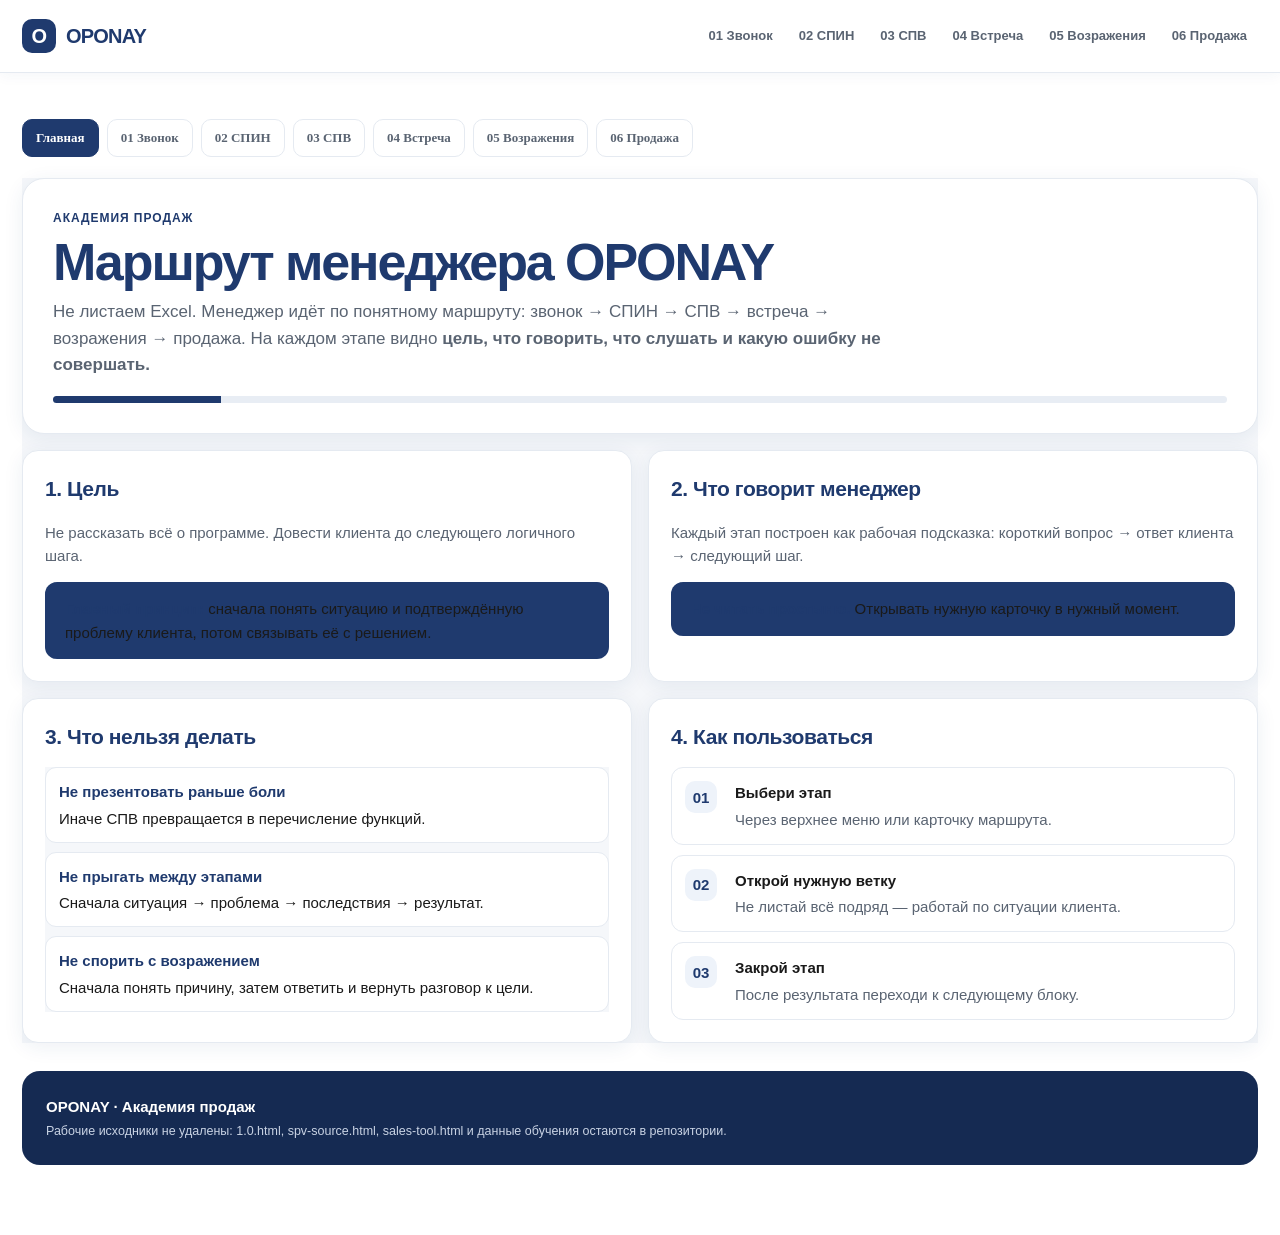
==== commit 2f22b27b: "Apply OPONAY blue design system to all pages" ====
--- a/index.html
+++ b/index.html
@@ -11,7 +11,7 @@
 :root{--p:#1F3A6E;--pd:#152A52;--a:#2E5AAC;--bg:#F5F7FA;--card:#fff;--text:#1A1A1A;--muted:#5A6472;--line:#E3E8F0;--soft:#EEF3FA;--shadow:0 8px 28px rgba(31,58,110,.08);--r:16px}*{box-sizing:border-box}html{scroll-behavior:smooth}body{margin:0;background:var(--bg);color:var(--text);font:15px/1.55 Manrope,Arial,sans-serif}.top{position:sticky;top:0;z-index:100;background:rgba(255,255,255,.96);backdrop-filter:blur(14px);border-bottom:1px solid var(--line)}.bar{max-width:1280px;margin:auto;min-height:72px;padding:0 22px;display:flex;align-items:center;gap:24px}.brand{display:flex;align-items:center;gap:10px;color:var(--p);text-decoration:none;font-size:20px;font-weight:800;letter-spacing:-.04em;white-space:nowrap}.mark{width:34px;height:34px;border-radius:10px;background:var(--p);color:#fff;display:grid;place-items:center;font-weight:800}.nav{display:flex;gap:4px;margin-left:auto;overflow:auto;scrollbar-width:none}.nav::-webkit-scrollbar{display:none}.nav a{white-space:nowrap;text-decoration:none;color:var(--muted);font-weight:700;font-size:13px;padding:9px 11px;border-radius:10px}.nav a:hover,.nav a.active{background:var(--soft);color:var(--p)}main{max-width:1280px;margin:auto;padding:28px 22px 70px}.route{display:none}.route.active{display:block}.hero{background:var(--card);border:1px solid var(--line);border-radius:22px;padding:30px;box-shadow:var(--shadow)}.eyebrow{font-size:12px;font-weight:800;color:var(--a);text-transform:uppercase;letter-spacing:.08em}.hero h1{margin:7px 0 10px;color:var(--p);font-size:clamp(32px,5vw,52px);line-height:1.05;letter-spacing:-.04em}.hero p{max-width:850px;color:var(--muted);font-size:17px;margin:0}.routebar{display:flex;gap:8px;overflow:auto;margin:18px 0;padding-bottom:3px}.routebar button{border:1px solid var(--line);background:#fff;color:var(--muted);border-radius:11px;padding:10px 13px;font:700 13px Manrope;cursor:pointer;white-space:nowrap}.routebar button.active{background:var(--p);border-color:var(--p);color:#fff}.grid{display:grid;grid-template-columns:repeat(12,1fr);gap:16px;margin-top:16px}.card{grid-column:span 6;background:#fff;border:1px solid var(--line);border-radius:var(--r);padding:22px;box-shadow:var(--shadow)}.card.full{grid-column:1/-1}.card.third{grid-column:span 4}.card h2{margin:0 0 8px;color:var(--p);font-size:21px;letter-spacing:-.02em}.card h3{margin:0 0 6px;color:var(--p);font-size:16px}.muted{color:var(--muted)}.goal{border-left:4px solid var(--p);background:var(--soft);padding:15px 16px;border-radius:12px;margin-top:14px}.goal b{color:var(--p)}.mist{display:grid;gap:9px;margin-top:14px}.mist div{padding:12px 13px;background:var(--bg);border:1px solid var(--line);border-radius:11px}.mist strong{display:block;color:var(--p);margin-bottom:3px}.steps{display:grid;gap:10px;margin-top:14px}.step{display:grid;grid-template-columns:38px 1fr;gap:12px;align-items:start;padding:13px;border:1px solid var(--line);border-radius:12px;background:#fff}.num{width:32px;height:32px;border-radius:10px;background:var(--soft);color:var(--p);display:grid;place-items:center;font-weight:800}.step p{margin:3px 0 0;color:var(--muted)}.spin-nav{display:grid;grid-template-columns:repeat(6,1fr);gap:8px;margin-top:14px}.spin-nav button{border:1px solid var(--line);background:#fff;border-radius:12px;padding:12px;text-align:left;cursor:pointer}.spin-nav button b{display:block;color:var(--p)}.spin-nav button small{color:var(--muted)}.spin-panel{margin-top:12px;background:var(--soft);border:1px solid #D6E2F2;border-radius:14px;padding:18px}.spin-panel h3{margin:0 0 7px;color:var(--p)}.quote{font-size:18px;font-weight:700;color:var(--text);margin:12px 0}.chiprow{display:flex;gap:7px;flex-wrap:wrap;margin-top:12px}.chip{padding:6px 9px;border-radius:999px;background:var(--soft);color:var(--p);font-size:12px;font-weight:800}.search{width:100%;padding:12px 14px;border:1px solid var(--line);border-radius:11px;background:#fff;font:14px Manrope;outline:none}.search:focus{border-color:var(--a)}.data-list{display:grid;gap:9px;margin-top:12px;max-height:620px;overflow:auto}.data-item{border:1px solid var(--line);border-radius:12px;background:#fff;overflow:hidden}.data-item summary{cursor:pointer;list-style:none;padding:13px 14px;font-weight:800;color:var(--p)}.data-item summary::-webkit-details-marker{display:none}.data-body{padding:0 14px 14px}.qa{display:grid;grid-template-columns:repeat(4,1fr);gap:8px}.qa div{background:var(--bg);border:1px solid var(--line);border-radius:10px;padding:10px}.qa b{display:block;color:var(--p);font-size:12px;margin-bottom:4px}.solution{background:var(--soft);border:1px solid #D6E2F2;border-radius:12px;padding:14px;margin-top:9px;white-space:pre-line}.action{display:inline-flex;align-items:center;gap:7px;text-decoration:none;border:0;border-radius:10px;padding:11px 14px;background:var(--p);color:#fff;font-weight:800;cursor:pointer}.action:hover{background:var(--pd)}.secondary{background:#fff;color:var(--p);border:1px solid var(--p)}.actions{display:flex;gap:8px;flex-wrap:wrap;margin-top:16px}.notice{padding:13px 15px;background:#fff;border:1px solid var(--line);border-radius:12px;color:var(--muted);margin-top:12px}.route-title{display:flex;align-items:flex-end;justify-content:space-between;gap:18px;margin:22px 0 10px}.route-title h2{margin:0;color:var(--p);font-size:28px}.route-title p{margin:0;color:var(--muted)}.footer{margin-top:28px;padding:24px;background:var(--pd);color:#fff;border-radius:18px}.footer small{color:#C9D3E4}.progress{height:7px;background:#E8EDF4;border-radius:999px;overflow:hidden;margin-top:18px}.progress i{display:block;height:100%;width:16.6%;background:var(--p);transition:width .2s}.objection-grid{display:grid;grid-template-columns:repeat(2,1fr);gap:10px;margin-top:14px}.obj{padding:14px;border:1px solid var(--line);border-radius:12px;background:#fff}.obj b{display:block;color:var(--p);margin-bottom:5px}.obj span{color:var(--muted)}@media(max-width:900px){.bar{flex-wrap:wrap;padding:10px 14px}.nav{order:3;width:100%;margin-left:0}.grid{grid-template-columns:1fr}.card,.card.third{grid-column:1/-1}.spin-nav{grid-template-columns:repeat(2,1fr)}.qa{grid-template-columns:1fr 1fr}main{padding:18px 14px 50px}.hero{padding:22px}.hero p{font-size:15px}.route-title{display:block}.objection-grid{grid-template-columns:1fr}}@media(max-width:520px){.spin-nav{grid-template-columns:1fr}.qa{grid-template-columns:1fr}.bar{min-height:64px}.brand{font-size:18px}}
 </style>
 <script src="p0-data.js"></script>
-</head>
+<link rel="stylesheet" href="oponay-blue.css"></head>
 <body>
 <header class="top"><div class="bar"><a class="brand" href="#home"><span class="mark">O</span><span>OPONAY</span></a><nav class="nav" id="nav"></nav></div></header>
 <main>
--- a/oponay-blue.css
+++ b/oponay-blue.css
@@ -0,0 +1,19 @@
+:root{--primary:#1F3A6E;--primary-dark:#152A52;--accent:#2E5AAC;--bg:#FFFFFF;--light:#F5F7FA;--text:#1A1A1A;--muted:#5A6472;--line:#E5EAF1;--shadow:0 4px 20px rgba(31,58,110,.08)}
+html,body{background:var(--bg)!important;color:var(--text)!important}
+header,.top,.header{background:rgba(255,255,255,.97)!important;border-color:var(--line)!important;box-shadow:0 2px 14px rgba(31,58,110,.05)}
+.logo,.brand,.kicker,.eyebrow{color:var(--primary)!important}
+nav a,.nav a{color:var(--muted)!important}
+nav a:hover,nav a.active,.nav a:hover,.nav a.active{background:#EEF3FA!important;color:var(--primary)!important}
+.hero,.panel,.stage,.item,.card,.box,.lesson,.academy-excel,details{border-color:var(--line)!important}
+.hero,.panel,.stage,.item,.card,.box,.lesson,.academy-excel,details{box-shadow:var(--shadow)}
+h1,h2,h3{color:var(--primary)!important}
+section,.section.light,.academy-excel{background:var(--light)!important}
+button,.btn,.primary,.link{border-radius:10px!important}
+button.primary,.btn.primary,.primary,.link{background:var(--primary)!important;color:#fff!important}
+button.primary:hover,.btn.primary:hover,.primary:hover,.link:hover{background:var(--primary-dark)!important}
+.secondary{background:#fff!important;color:var(--primary)!important;border-color:var(--primary)!important}
+input,textarea,select{background:var(--light)!important;border-color:var(--line)!important;color:var(--text)!important;border-radius:10px!important}
+.goal{background:var(--primary)!important}.listen,.principle,.spv-value{background:#EEF3FA!important;border-color:var(--line)!important}.listen b,.principle,.spv-value{color:var(--primary)!important}
+.mist{background:#F5F7FA!important;border-color:var(--line)!important}.tag,.pill{background:#EEF3FA!important;color:var(--primary)!important}
+footer,.footer{background:var(--primary-dark)!important}
+@media(max-width:760px){nav,.nav{overflow-x:auto;-webkit-overflow-scrolling:touch}nav a,.nav a{white-space:nowrap}.grid,.cards,.feature-grid{grid-template-columns:1fr!important}}
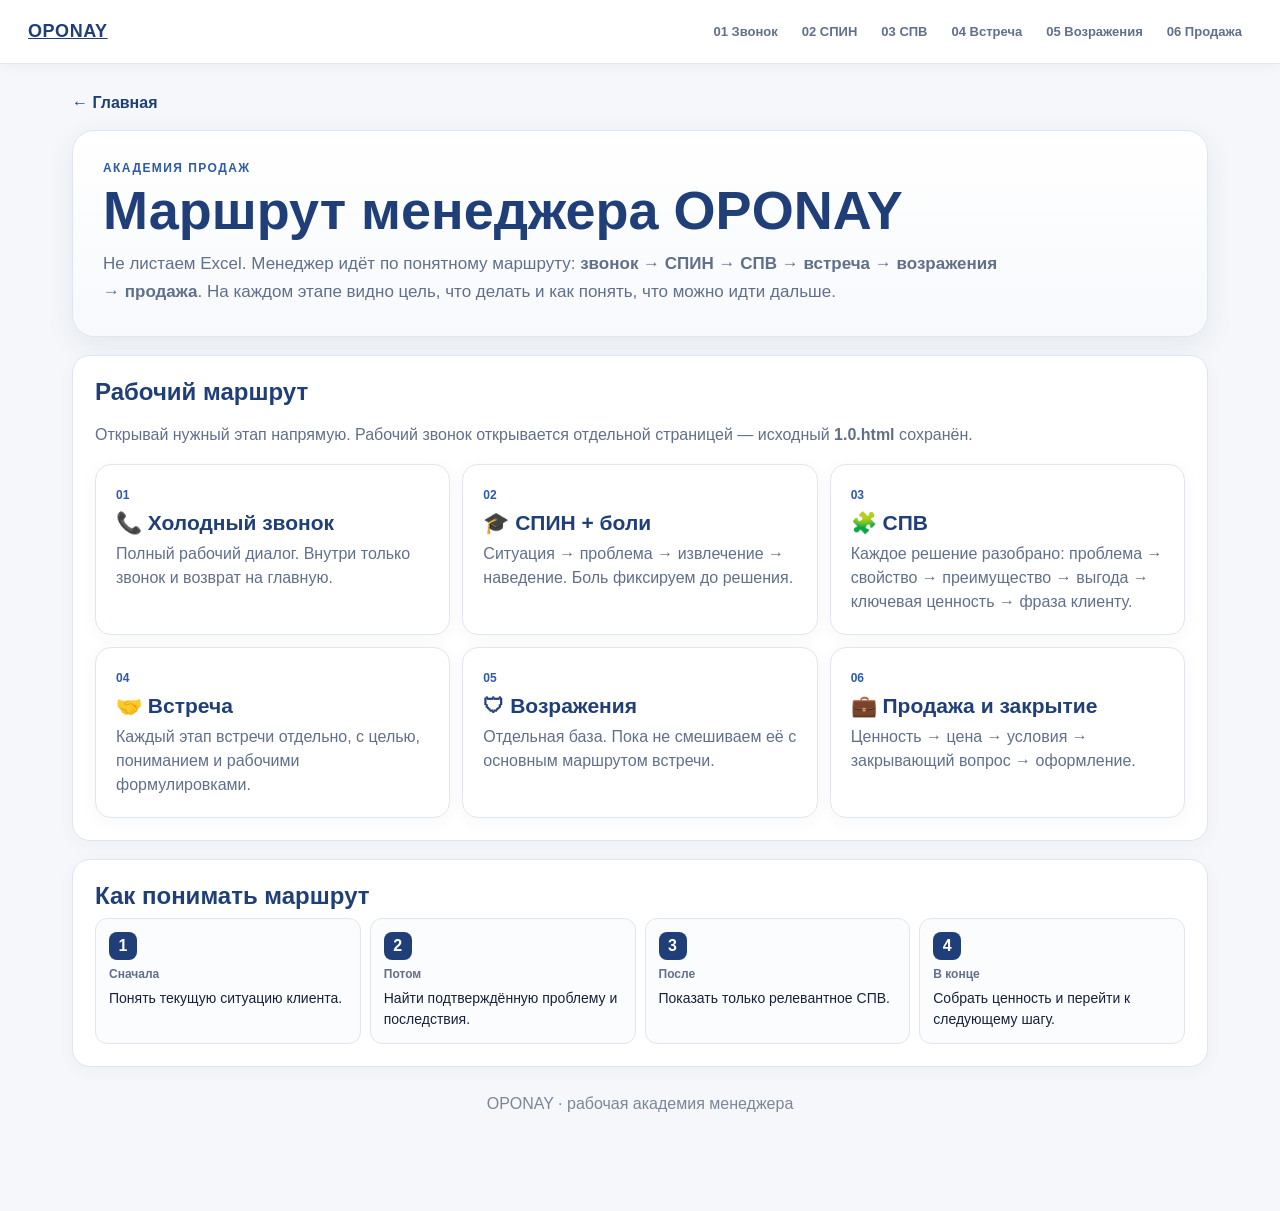
==== commit a06f8da9: "Apply OPONAY final build" ====
--- a/index.html
+++ b/index.html
@@ -1,55 +1 @@
-<!doctype html>
-<html lang="ru">
-<head>
-<meta charset="utf-8">
-<meta name="viewport" content="width=device-width,initial-scale=1">
-<title>OPONAY — Академия менеджера</title>
-<link rel="preconnect" href="https://fonts.googleapis.com">
-<link rel="preconnect" href="https://fonts.gstatic.com" crossorigin>
-<link href="https://fonts.googleapis.com/css2?family=Manrope:wght@400;500;600;700;800&display=swap" rel="stylesheet">
-<style>
-:root{--p:#1F3A6E;--pd:#152A52;--a:#2E5AAC;--bg:#F5F7FA;--card:#fff;--text:#1A1A1A;--muted:#5A6472;--line:#E3E8F0;--soft:#EEF3FA;--shadow:0 8px 28px rgba(31,58,110,.08);--r:16px}*{box-sizing:border-box}html{scroll-behavior:smooth}body{margin:0;background:var(--bg);color:var(--text);font:15px/1.55 Manrope,Arial,sans-serif}.top{position:sticky;top:0;z-index:100;background:rgba(255,255,255,.96);backdrop-filter:blur(14px);border-bottom:1px solid var(--line)}.bar{max-width:1280px;margin:auto;min-height:72px;padding:0 22px;display:flex;align-items:center;gap:24px}.brand{display:flex;align-items:center;gap:10px;color:var(--p);text-decoration:none;font-size:20px;font-weight:800;letter-spacing:-.04em;white-space:nowrap}.mark{width:34px;height:34px;border-radius:10px;background:var(--p);color:#fff;display:grid;place-items:center;font-weight:800}.nav{display:flex;gap:4px;margin-left:auto;overflow:auto;scrollbar-width:none}.nav::-webkit-scrollbar{display:none}.nav a{white-space:nowrap;text-decoration:none;color:var(--muted);font-weight:700;font-size:13px;padding:9px 11px;border-radius:10px}.nav a:hover,.nav a.active{background:var(--soft);color:var(--p)}main{max-width:1280px;margin:auto;padding:28px 22px 70px}.route{display:none}.route.active{display:block}.hero{background:var(--card);border:1px solid var(--line);border-radius:22px;padding:30px;box-shadow:var(--shadow)}.eyebrow{font-size:12px;font-weight:800;color:var(--a);text-transform:uppercase;letter-spacing:.08em}.hero h1{margin:7px 0 10px;color:var(--p);font-size:clamp(32px,5vw,52px);line-height:1.05;letter-spacing:-.04em}.hero p{max-width:850px;color:var(--muted);font-size:17px;margin:0}.routebar{display:flex;gap:8px;overflow:auto;margin:18px 0;padding-bottom:3px}.routebar button{border:1px solid var(--line);background:#fff;color:var(--muted);border-radius:11px;padding:10px 13px;font:700 13px Manrope;cursor:pointer;white-space:nowrap}.routebar button.active{background:var(--p);border-color:var(--p);color:#fff}.grid{display:grid;grid-template-columns:repeat(12,1fr);gap:16px;margin-top:16px}.card{grid-column:span 6;background:#fff;border:1px solid var(--line);border-radius:var(--r);padding:22px;box-shadow:var(--shadow)}.card.full{grid-column:1/-1}.card.third{grid-column:span 4}.card h2{margin:0 0 8px;color:var(--p);font-size:21px;letter-spacing:-.02em}.card h3{margin:0 0 6px;color:var(--p);font-size:16px}.muted{color:var(--muted)}.goal{border-left:4px solid var(--p);background:var(--soft);padding:15px 16px;border-radius:12px;margin-top:14px}.goal b{color:var(--p)}.mist{display:grid;gap:9px;margin-top:14px}.mist div{padding:12px 13px;background:var(--bg);border:1px solid var(--line);border-radius:11px}.mist strong{display:block;color:var(--p);margin-bottom:3px}.steps{display:grid;gap:10px;margin-top:14px}.step{display:grid;grid-template-columns:38px 1fr;gap:12px;align-items:start;padding:13px;border:1px solid var(--line);border-radius:12px;background:#fff}.num{width:32px;height:32px;border-radius:10px;background:var(--soft);color:var(--p);display:grid;place-items:center;font-weight:800}.step p{margin:3px 0 0;color:var(--muted)}.spin-nav{display:grid;grid-template-columns:repeat(6,1fr);gap:8px;margin-top:14px}.spin-nav button{border:1px solid var(--line);background:#fff;border-radius:12px;padding:12px;text-align:left;cursor:pointer}.spin-nav button b{display:block;color:var(--p)}.spin-nav button small{color:var(--muted)}.spin-panel{margin-top:12px;background:var(--soft);border:1px solid #D6E2F2;border-radius:14px;padding:18px}.spin-panel h3{margin:0 0 7px;color:var(--p)}.quote{font-size:18px;font-weight:700;color:var(--text);margin:12px 0}.chiprow{display:flex;gap:7px;flex-wrap:wrap;margin-top:12px}.chip{padding:6px 9px;border-radius:999px;background:var(--soft);color:var(--p);font-size:12px;font-weight:800}.search{width:100%;padding:12px 14px;border:1px solid var(--line);border-radius:11px;background:#fff;font:14px Manrope;outline:none}.search:focus{border-color:var(--a)}.data-list{display:grid;gap:9px;margin-top:12px;max-height:620px;overflow:auto}.data-item{border:1px solid var(--line);border-radius:12px;background:#fff;overflow:hidden}.data-item summary{cursor:pointer;list-style:none;padding:13px 14px;font-weight:800;color:var(--p)}.data-item summary::-webkit-details-marker{display:none}.data-body{padding:0 14px 14px}.qa{display:grid;grid-template-columns:repeat(4,1fr);gap:8px}.qa div{background:var(--bg);border:1px solid var(--line);border-radius:10px;padding:10px}.qa b{display:block;color:var(--p);font-size:12px;margin-bottom:4px}.solution{background:var(--soft);border:1px solid #D6E2F2;border-radius:12px;padding:14px;margin-top:9px;white-space:pre-line}.action{display:inline-flex;align-items:center;gap:7px;text-decoration:none;border:0;border-radius:10px;padding:11px 14px;background:var(--p);color:#fff;font-weight:800;cursor:pointer}.action:hover{background:var(--pd)}.secondary{background:#fff;color:var(--p);border:1px solid var(--p)}.actions{display:flex;gap:8px;flex-wrap:wrap;margin-top:16px}.notice{padding:13px 15px;background:#fff;border:1px solid var(--line);border-radius:12px;color:var(--muted);margin-top:12px}.route-title{display:flex;align-items:flex-end;justify-content:space-between;gap:18px;margin:22px 0 10px}.route-title h2{margin:0;color:var(--p);font-size:28px}.route-title p{margin:0;color:var(--muted)}.footer{margin-top:28px;padding:24px;background:var(--pd);color:#fff;border-radius:18px}.footer small{color:#C9D3E4}.progress{height:7px;background:#E8EDF4;border-radius:999px;overflow:hidden;margin-top:18px}.progress i{display:block;height:100%;width:16.6%;background:var(--p);transition:width .2s}.objection-grid{display:grid;grid-template-columns:repeat(2,1fr);gap:10px;margin-top:14px}.obj{padding:14px;border:1px solid var(--line);border-radius:12px;background:#fff}.obj b{display:block;color:var(--p);margin-bottom:5px}.obj span{color:var(--muted)}@media(max-width:900px){.bar{flex-wrap:wrap;padding:10px 14px}.nav{order:3;width:100%;margin-left:0}.grid{grid-template-columns:1fr}.card,.card.third{grid-column:1/-1}.spin-nav{grid-template-columns:repeat(2,1fr)}.qa{grid-template-columns:1fr 1fr}main{padding:18px 14px 50px}.hero{padding:22px}.hero p{font-size:15px}.route-title{display:block}.objection-grid{grid-template-columns:1fr}}@media(max-width:520px){.spin-nav{grid-template-columns:1fr}.qa{grid-template-columns:1fr}.bar{min-height:64px}.brand{font-size:18px}}
-</style>
-<script src="p0-data.js"></script>
-<link rel="stylesheet" href="oponay-blue.css"></head>
-<body>
-<header class="top"><div class="bar"><a class="brand" href="#home"><span class="mark">O</span><span>OPONAY</span></a><nav class="nav" id="nav"></nav></div></header>
-<main>
-<div class="routebar" id="routebar"></div>
-<section id="home" class="route active">
-  <div class="hero"><div class="eyebrow">Академия продаж</div><h1>Маршрут менеджера OPONAY</h1><p>Не листаем Excel. Менеджер идёт по понятному маршруту: звонок → СПИН → СПВ → встреча → возражения → продажа. На каждом этапе видно <b>цель, что говорить, что слушать и какую ошибку не совершать.</b></p><div class="progress"><i id="progress"></i></div></div>
-  <div class="grid">
-    <div class="card"><h2>1. Цель</h2><p class="muted">Не рассказать всё о программе. Довести клиента до следующего логичного шага.</p><div class="goal"><b>Главный принцип:</b> сначала понять ситуацию и подтверждённую проблему клиента, потом связывать её с решением.</div></div>
-    <div class="card"><h2>2. Что говорит менеджер</h2><p class="muted">Каждый этап построен как рабочая подсказка: короткий вопрос → ответ клиента → следующий шаг.</p><div class="goal"><b>Не читать простыню.</b> Открывать нужную карточку в нужный момент.</div></div>
-    <div class="card"><h2>3. Что нельзя делать</h2><div class="mist"><div><strong>Не презентовать раньше боли</strong>Иначе СПВ превращается в перечисление функций.</div><div><strong>Не прыгать между этапами</strong>Сначала ситуация → проблема → последствия → результат.</div><div><strong>Не спорить с возражением</strong>Сначала понять причину, затем ответить и вернуть разговор к цели.</div></div></div>
-    <div class="card"><h2>4. Как пользоваться</h2><div class="steps"><div class="step"><div class="num">01</div><div><b>Выбери этап</b><p>Через верхнее меню или карточку маршрута.</p></div></div><div class="step"><div class="num">02</div><div><b>Открой нужную ветку</b><p>Не листай всё подряд — работай по ситуации клиента.</p></div></div><div class="step"><div class="num">03</div><div><b>Закрой этап</b><p>После результата переходи к следующему блоку.</p></div></div></div></div>
-  </div>
-</section>
-
-<section id="call" class="route"><div class="hero"><div class="eyebrow">01 · Звонок</div><h1>Холодный звонок</h1><p>Цель звонка — квалифицировать ситуацию, найти реальную проблему и договориться о следующем шаге. Не превращаем звонок в презентацию продукта.</p></div><div class="grid"><div class="card"><h2>Маршрут</h2><div class="steps"><div class="step"><div class="num">01</div><div><b>Открытие</b><p>Представиться, проверить контакт с ЛПР, коротко обозначить причину.</p></div></div><div class="step"><div class="num">02</div><div><b>СПИН</b><p>Ситуация → проблема → извлечение → наведение.</p></div></div><div class="step"><div class="num">03</div><div><b>Ценность</b><p>Связать найденную проблему с одним релевантным решением.</p></div></div><div class="step"><div class="num">04</div><div><b>Следующий шаг</b><p>Предложить встречу и зафиксировать договорённость.</p></div></div></div></div><div class="card"><h2>Контроль качества</h2><div class="mist"><div><strong>Хорошо</strong>Клиент говорит большую часть разговора, менеджер задаёт последовательные вопросы.</div><div><strong>Плохо</strong>Менеджер рассказывает каталог функций до того, как клиент обозначил проблему.</div><div><strong>Проверка</strong>В конце можешь одним предложением повторить: проблема → последствие → зачем встреча.</div></div><div class="actions"><a class="action secondary" href="1.0.html">Открыть полный исходный звонок →</a></div></div></div></section>
-
-<section id="spin" class="route"><div class="hero"><div class="eyebrow">02 · СПИН</div><h1>СПИН + боли</h1><p>18 исходных цепочек остаются в данных проекта. Здесь они превращены в удобный рабочий интерфейс: одна карточка — одна цепочка.</p></div><div class="grid"><div class="card full"><h2>Логика СПИН</h2><div class="spin-nav" id="spinNav"></div><div class="spin-panel" id="spinPanel"></div></div><div class="card full"><h2>Ошибки менеджера</h2><div class="mist"><div><strong>С → сразу СПВ</strong>Нельзя. Сначала должна появиться проблема и её последствия.</div><div><strong>Вопрос ради вопроса</strong>Каждый следующий вопрос должен опираться на ответ клиента.</div><div><strong>Наведение без подтверждения</strong>Не приписываем клиенту выгоду — проверяем её вопросом.</div></div></div></div></section>
-
-<section id="spv" class="route"><div class="hero"><div class="eyebrow">03 · СПВ</div><h1>СПВ: свойство → преимущество → выгода</h1><p>Библиотека решений строится от боли. Выбираем не «самую красивую функцию», а ту, которая отвечает на проблему клиента.</p></div><div class="grid"><div class="card"><h2>Как строить СПВ</h2><div class="steps"><div class="step"><div class="num">S</div><div><b>Свойство</b><p>Что конкретно умеет OPONAY.</p></div></div><div class="step"><div class="num">P</div><div><b>Преимущество</b><p>Что меняется в работе клиента.</p></div></div><div class="step"><div class="num">V</div><div><b>Выгода</b><p>Как это влияет на деньги, время, контроль или продажи.</p></div></div></div></div><div class="card"><h2>Правило</h2><div class="goal"><b>СПВ не заменяет выявление потребности.</b><br>Сначала подтверждённая боль → затем релевантное решение.</div><p class="muted">Если клиент говорит про недостачу — показываем контроль продаж/остатков. Если про кассовый разрыв — работаем с финансовым контролем. Не выдаём весь каталог.</p><div class="actions"><a class="action secondary" href="spv-source.html">Открыть полный справочник СПВ →</a></div></div><div class="card full"><h2>Библиотека «боль → решение»</h2><input class="search" id="painSearch" placeholder="Найти боль или категорию…"><div class="data-list" id="painList"></div></div></div></section>
-
-<section id="meeting" class="route"><div class="hero"><div class="eyebrow">04 · Встреча</div><h1>Встреча — один маршрут</h1><p>Не отдельная куча сценариев. Один рабочий путь: подготовка → приветствие → план → диагностика → боль → СПВ → ценность → цена → закрытие.</p></div><div class="grid"><div class="card full"><h2>01–08 · Рабочая последовательность</h2><div class="steps"><div class="step"><div class="num">01</div><div><b>Подготовка</b><p>Договор, чек-лист, материалы, устройство, данные клиента.</p></div></div><div class="step"><div class="num">02</div><div><b>Приветствие + ТМР</b><p>Создать контакт и спокойно обозначить план встречи.</p></div></div><div class="step"><div class="num">03</div><div><b>Диагностика</b><p>Повторяем логику СПИН, но глубже: текущая система, проблемы, последствия, желаемый результат.</p></div></div><div class="step"><div class="num">04</div><div><b>Подтверждение боли</b><p>Клиент сам подтверждает, что проблема существенна.</p></div></div><div class="step"><div class="num">05</div><div><b>Релевантный СПВ</b><p>Показываем только то, что связано с найденной болью.</p></div></div><div class="step"><div class="num">06</div><div><b>Ключевая ценность</b><p>Связываем решение с бизнес-результатом клиента.</p></div></div><div class="step"><div class="num">07</div><div><b>Цена</b><p>Цена появляется после того, как клиент понял ценность.</p></div></div><div class="step"><div class="num">08</div><div><b>Закрытие</b><p>Фиксируем конкретное действие: договор, предоплата, установка или следующий контакт.</p></div></div></div></div><div class="card"><h2>Перед встречей</h2><div class="mist"><div><strong>□ Документы</strong>Договор и необходимые материалы.</div><div><strong>□ Чек-лист</strong>Проверить готовность к встрече.</div><div><strong>□ Данные клиента</strong>Понимать его контекст до разговора.</div><div><strong>□ Готовый комплект</strong>Рассчитать заранее, если это возможно.</div></div></div><div class="card"><h2>Что нельзя</h2><div class="mist"><div><strong>Не начинать с цены</strong>Цена без контекста превращается в торг.</div><div><strong>Не показывать всё подряд</strong>Демонстрация должна следовать за диагностикой.</div><div><strong>Не создавать второй маршрут</strong>Возражение обрабатывается внутри текущего этапа и возвращает к закрытию.</div></div></div></div></section>
-
-<section id="objections" class="route"><div class="hero"><div class="eyebrow">05 · Возражения</div><h1>Возражения — не спор, а отдельная ветка</h1><p>Сначала выясняем, что стоит за репликой. Затем отвечаем по существу и возвращаем клиента к следующему шагу.</p></div><div class="grid"><div class="card full"><h2>Рабочая база</h2><div class="objection-grid"><div class="obj"><b>«Дорого»</b><span>Уточнить, с чем сравнивает и что именно считает дорогим. Вернуть к ценности.</span></div><div class="obj"><b>«У нас уже есть программа»</b><span>Выяснить, что устраивает и чего не хватает. Не обесценивать текущую систему.</span></div><div class="obj"><b>«У нас маленький магазин»</b><span>Уточнить масштаб и показать релевантный эффект контроля, а не весь функционал.</span></div><div class="obj"><b>«Скиньте презентацию»</b><span>Уточнить, какую задачу человек хочет решить, и зафиксировать следующий контакт.</span></div><div class="obj"><b>«Нет времени на встречу»</b><span>Уточнить, что именно сейчас мешает. Предложить конкретный короткий слот.</span></div><div class="obj"><b>«Подумаю»</b><span>Не давить. Выяснить, какой вопрос остался без ответа и что нужно для решения.</span></div><div class="obj"><b>«Есть конкурент»</b><span>Сравнивать по критериям клиента, а не переходить в спор о брендах.</span></div><div class="obj"><b>«Не доверяю компании»</b><span>Уточнить источник сомнения и закрыть конкретный пробел фактами/процессом.</span></div></div></div><div class="card"><h2>Алгоритм ответа</h2><div class="steps"><div class="step"><div class="num">01</div><div><b>Принять</b><p>Не перебивать и не спорить.</p></div></div><div class="step"><div class="num">02</div><div><b>Уточнить</b><p>Что именно человек имеет в виду?</p></div></div><div class="step"><div class="num">03</div><div><b>Ответить</b><p>Дать только релевантный ответ.</p></div></div><div class="step"><div class="num">04</div><div><b>Вернуть к шагу</b><p>Зафиксировать действие и продолжить маршрут.</p></div></div></div></div><div class="card"><h2>Чего не делать</h2><div class="mist"><div><strong>Не доказывать</strong>«Вы неправы» почти всегда уводит разговор.</div><div><strong>Не вываливать 10 преимуществ</strong>Одно закрытое сомнение лучше десяти новых.</div><div><strong>Не бросать клиента</strong>После ответа должен быть понятен следующий шаг.</div></div></div></div></section>
-
-<section id="sale" class="route"><div class="hero"><div class="eyebrow">06 · Продажа</div><h1>Продажа и закрытие</h1><p>Закрытие начинается не в конце встречи. Оно строится из маленьких подтверждений по всему маршруту.</p></div><div class="grid"><div class="card full"><h2>Сигналы готовности → техника → действие</h2><div class="steps"><div class="step"><div class="num">01</div><div><b>Сигнал готовности</b><p>Клиент уточняет сроки, условия, установку, оплату, сотрудников или следующий шаг.</p></div></div><div class="step"><div class="num">02</div><div><b>Подтверждение ценности</b><p>Коротко повторяем, какую проблему решаем и что клиент получает.</p></div></div><div class="step"><div class="num">03</div><div><b>Конкретное закрытие</b><p>Предлагаем одно действие: договор, предоплата, установка или согласованный контакт.</p></div></div><div class="step"><div class="num">04</div><div><b>Допоставка / Up-sale / Cross-sale</b><p>Только после основного решения и только если это связано с задачей клиента.</p></div></div></div></div></div></section>
-
-<div class="footer"><b>OPONAY · Академия продаж</b><br><small>Рабочие исходники не удалены: 1.0.html, spv-source.html, sales-tool.html и данные обучения остаются в репозитории.</small></div>
-</main>
-<script>
-const routes=['home','call','spin','spv','meeting','objections','sale'];
-const labels=[['Главная','home'],['01 Звонок','call'],['02 СПИН','spin'],['03 СПВ','spv'],['04 Встреча','meeting'],['05 Возражения','objections'],['06 Продажа','sale']];
-const rb=document.getElementById('routebar');
-rb.innerHTML=labels.map(x=>`<button data-route="${x[1]}">${x[0]}</button>`).join('');
-function go(route){routes.forEach(r=>document.getElementById(r).classList.toggle('active',r===route));document.querySelectorAll('[data-route]').forEach(b=>b.classList.toggle('active',b.dataset.route===route));document.querySelectorAll('.nav a').forEach(a=>a.classList.toggle('active',a.dataset.route===route));document.getElementById('progress').style.width=((routes.indexOf(route)+1)/routes.length*100)+'%';history.replaceState(null,'','#'+route);window.scrollTo({top:0,behavior:'smooth'})}
-rb.addEventListener('click',e=>{const b=e.target.closest('[data-route]');if(b)go(b.dataset.route)});
-const nav=document.getElementById('nav');nav.innerHTML=labels.slice(1).map(x=>`<a href="#${x[1]}" data-route="${x[1]}">${x[0]}</a>`).join('');nav.addEventListener('click',e=>{const a=e.target.closest('[data-route]');if(a){e.preventDefault();go(a.dataset.route)}});
-function initSpin(){const data=window.OPONAY_P0_DATA&&window.OPONAY_P0_DATA.spin||[];const n=document.getElementById('spinNav'),p=document.getElementById('spinPanel');n.innerHTML=data.map((x,i)=>`<button data-i="${i}"><b>${String(x.n).padStart(2,'0')} · Цепочка</b><small>С → П → И → Н</small></button>`).join('');function show(i){const x=data[i]||{};p.innerHTML=`<h3>Цепочка ${x.n||i+1}: С → П → И → Н</h3><div class="qa"><div><b>С · Ситуация</b>${x.s||'—'}</div><div><b>П · Проблема</b>${x.p||'—'}</div><div><b>И · Извлечение</b>${x.i||'—'}</div><div><b>Н · Наведение</b>${x.nq||'—'}</div></div><div class="goal"><b>Переход в СПВ:</b> если клиент подтвердил проблему и её последствия — только тогда выбираем релевантное решение.</div>`}n.addEventListener('click',e=>{const b=e.target.closest('[data-i]');if(b)show(+b.dataset.i)});show(0)}
-function initPains(){const data=window.OPONAY_P0_DATA&&window.OPONAY_P0_DATA.pains||[];const list=document.getElementById('painList'),input=document.getElementById('painSearch');function draw(q=''){const s=q.toLowerCase();const rows=data.filter(x=>`${x.cat} ${x.pain} ${x.solution}`.toLowerCase().includes(s));list.innerHTML=rows.map(x=>`<details class="data-item"><summary>${x.cat} · ${x.pain}</summary><div class="data-body"><div class="solution">${(x.solution||'').replace(/</g,'&lt;')}</div></div></details>`).join('')||'<div class="notice">Ничего не найдено.</div>'}input.addEventListener('input',()=>draw(input.value));draw()}
-initSpin();initPains();go(location.hash.slice(1)||'home');window.addEventListener('hashchange',()=>go(location.hash.slice(1)||'home'));
-</script>
-</body></html>+<!doctype html><html lang="ru"><head><meta charset="utf-8"><meta name="viewport" content="width=device-width,initial-scale=1"><title>OPONAY — Академия продаж</title><link rel="stylesheet" href="academy.css"></head><body><header class="topbar"><a class="brand" href="index.html">OPONAY</a><nav class="toplinks"><a href="1.0.html">01 Звонок</a><a href="spin.html">02 СПИН</a><a href="spv.html">03 СПВ</a><a href="meeting.html">04 Встреча</a><a href="objections.html">05 Возражения</a><a href="meeting.html#sale">06 Продажа</a></nav></header><main class="wrap"><a class="back" href="index.html">← Главная</a><section class="hero"><div class="eyebrow">Академия продаж</div><h1>Маршрут менеджера OPONAY</h1><p>Не листаем Excel. Менеджер идёт по понятному маршруту: <b>звонок → СПИН → СПВ → встреча → возражения → продажа</b>. На каждом этапе видно цель, что делать и как понять, что можно идти дальше.</p></section><section class="section"><h2>Рабочий маршрут</h2><p>Открывай нужный этап напрямую. Рабочий звонок открывается отдельной страницей — исходный <b>1.0.html</b> сохранён.</p><div class="route"><a href="1.0.html"><span class="num">01</span><strong>📞 Холодный звонок</strong><span>Полный рабочий диалог. Внутри только звонок и возврат на главную.</span></a><a href="spin.html"><span class="num">02</span><strong>🎓 СПИН + боли</strong><span>Ситуация → проблема → извлечение → наведение. Боль фиксируем до решения.</span></a><a href="spv.html"><span class="num">03</span><strong>🧩 СПВ</strong><span>Каждое решение разобрано: проблема → свойство → преимущество → выгода → ключевая ценность → фраза клиенту.</span></a><a href="meeting.html"><span class="num">04</span><strong>🤝 Встреча</strong><span>Каждый этап встречи отдельно, с целью, пониманием и рабочими формулировками.</span></a><a href="objections.html"><span class="num">05</span><strong>🛡 Возражения</strong><span>Отдельная база. Пока не смешиваем её с основным маршрутом встречи.</span></a><a href="meeting.html#sale"><span class="num">06</span><strong>💼 Продажа и закрытие</strong><span>Ценность → цена → условия → закрывающий вопрос → оформление.</span></a></div></section><section class="section"><h2>Как понимать маршрут</h2><div class="flow"><div><b>1</b><span>Сначала</span><em>Понять текущую ситуацию клиента.</em></div><div><b>2</b><span>Потом</span><em>Найти подтверждённую проблему и последствия.</em></div><div><b>3</b><span>После</span><em>Показать только релевантное СПВ.</em></div><div><b>4</b><span>В конце</span><em>Собрать ценность и перейти к следующему шагу.</em></div></div></section><div class="footer">OPONAY · рабочая академия менеджера</div></main></body></html>
--- a/academy.css
+++ b/academy.css
@@ -0,0 +1,3 @@
+
+:root{--blue:#203f79;--blue2:#2e5aac;--ink:#16213a;--muted:#61708a;--bg:#f5f7fa;--panel:#fff;--line:#dfe6ef;--soft:#eef3fa;--teal:#dff1ec;--warm:#fbf0df;--shadow:0 8px 28px rgba(31,58,110,.08)}
+*{box-sizing:border-box}html{scroll-behavior:smooth}body{margin:0;font-family:Inter,Arial,sans-serif;background:var(--bg);color:var(--ink)}a{color:inherit}.topbar{position:sticky;top:0;z-index:50;height:64px;background:#fff;border-bottom:1px solid var(--line);display:flex;align-items:center;gap:18px;padding:0 28px;box-shadow:0 2px 12px rgba(31,58,110,.05)}.brand{font-weight:900;color:var(--blue);letter-spacing:.03em;font-size:18px}.toplinks{margin-left:auto;display:flex;gap:4px;overflow:auto;white-space:nowrap}.toplinks a{padding:9px 10px;border-radius:8px;text-decoration:none;color:var(--muted);font-weight:800;font-size:13px}.toplinks a:hover,.toplinks a.active{background:var(--soft);color:var(--blue)}.wrap{max-width:1180px;margin:0 auto;padding:22px 22px 70px}.back{display:inline-block;color:var(--blue);font-weight:800;text-decoration:none;margin:8px 0 18px}.hero{background:linear-gradient(180deg,#fff,#f7f9fc);border:1px solid var(--line);border-radius:22px;padding:30px;box-shadow:var(--shadow);margin-bottom:18px}.eyebrow{font-size:12px;letter-spacing:.12em;text-transform:uppercase;color:var(--blue2);font-weight:900}.hero h1{font-size:clamp(32px,5vw,54px);line-height:1.02;margin:8px 0 12px;color:var(--blue)}.hero p{max-width:900px;margin:0;color:var(--muted);font-size:17px;line-height:1.65}.route{display:grid;grid-template-columns:repeat(3,1fr);gap:12px}.route a{text-decoration:none;background:#fff;border:1px solid var(--line);border-radius:16px;padding:20px;min-height:150px;box-shadow:0 4px 18px rgba(31,58,110,.04);transition:.18s}.route a:hover{transform:translateY(-2px);border-color:#b8c7dc;box-shadow:var(--shadow)}.route .num{color:var(--blue2);font-weight:900;font-size:12px}.route strong{display:block;font-size:21px;color:var(--blue);margin:7px 0}.route span{color:var(--muted);line-height:1.5}.section{background:#fff;border:1px solid var(--line);border-radius:18px;padding:22px;margin-top:18px;box-shadow:0 4px 18px rgba(31,58,110,.04)}.section h2{color:var(--blue);margin:0 0 8px}.section>p{color:var(--muted);line-height:1.6}.search{width:100%;padding:14px 16px;border:1px solid var(--line);border-radius:12px;background:#f7f9fc;font:inherit;outline:none;margin:12px 0}.search:focus{border-color:#9bb1d4;box-shadow:0 0 0 3px rgba(46,90,172,.09)}.tabs{display:flex;gap:8px;flex-wrap:wrap;margin:12px 0}.tab{border:1px solid #c8d4e5;background:#fff;color:var(--blue);border-radius:10px;padding:9px 13px;font-weight:900;cursor:pointer}.tab.active{background:var(--blue);border-color:var(--blue);color:#fff}.grid2{display:grid;grid-template-columns:repeat(2,minmax(0,1fr));gap:12px}.card{background:#fff;border:1px solid var(--line);border-radius:15px;overflow:hidden}.card summary{cursor:pointer;list-style:none;padding:17px 18px;font-weight:900;color:var(--blue);display:flex;gap:10px;align-items:center}.card summary::-webkit-details-marker{display:none}.card summary:before{content:'+';width:25px;height:25px;display:grid;place-items:center;background:var(--soft);border-radius:8px;color:var(--blue);flex:0 0 auto}.card[open] summary:before{content:'−';background:var(--blue);color:#fff}.body{border-top:1px solid #edf1f5;padding:16px 18px 18px}.field{margin-top:12px}.label{font-size:11px;letter-spacing:.08em;text-transform:uppercase;font-weight:900;color:var(--blue2);margin-bottom:5px}.text{font-size:15px;line-height:1.65}.understand{margin-top:16px;padding:14px 16px;border-radius:12px;background:var(--soft);line-height:1.6}.understand b{color:var(--blue)}.problem{background:var(--warm);border:1px solid #ecd5b0;border-radius:12px;padding:14px 16px}.problem .label{color:#bd6a12}.triple{display:grid;grid-template-columns:repeat(3,1fr);gap:10px;margin-top:10px}.triple>div{border:1px solid var(--line);border-radius:12px;padding:14px;background:#fff;min-height:130px}.triple>div:nth-child(3){border-color:#dfc28f}.value{background:var(--teal);border-radius:12px;padding:14px 16px;margin-top:10px;color:#0c665f;line-height:1.6}.say{margin-top:10px;border:1px dashed #d9c9a8;border-radius:12px;padding:14px 16px;line-height:1.65;background:#fff}.stage-layout{display:grid;grid-template-columns:240px minmax(0,1fr);gap:18px;align-items:start}.stages{position:sticky;top:84px;background:#fff;border:1px solid var(--line);border-radius:16px;padding:9px}.stage-btn{width:100%;border:0;background:#fff;border-radius:10px;padding:12px 10px;text-align:left;display:grid;grid-template-columns:36px 1fr;gap:8px;cursor:pointer;color:var(--muted);margin-bottom:2px}.stage-btn b{color:var(--blue)}.stage-btn strong{color:inherit}.stage-btn.active{background:var(--soft);color:var(--blue)}.stage-panel{display:none}.stage-panel.active{display:block}.stage-panel h2{margin:0 0 6px;color:var(--blue);font-size:30px}.stage-panel .lead{color:var(--muted);line-height:1.6;margin-top:0}.goal{display:grid;grid-template-columns:1fr 1fr;gap:10px;margin:14px 0}.goal>div{background:#fff;border:1px solid var(--line);border-radius:12px;padding:14px}.goal b{display:block;color:var(--blue2);font-size:11px;text-transform:uppercase;letter-spacing:.08em;margin-bottom:6px}.checklist{display:grid;gap:8px}.check{display:flex;gap:10px;background:#fff;border:1px solid var(--line);border-radius:12px;padding:13px;line-height:1.5}.check input{accent-color:var(--blue);margin-top:3px}.progress{height:6px;background:#e9eef4;border-radius:99px;overflow:hidden;margin-top:7px}.progress i{display:block;height:100%;width:0;background:var(--blue)}.actions{display:flex;gap:8px;flex-wrap:wrap;margin-top:14px}.btn{display:inline-flex;align-items:center;text-decoration:none;border:1px solid var(--blue);background:var(--blue);color:#fff;border-radius:10px;padding:10px 14px;font-weight:900}.btn.alt{background:#fff;color:var(--blue)}.note{border-left:4px solid var(--blue);background:#f5f7fa;border-radius:0 12px 12px 0;padding:14px 16px;line-height:1.6;margin:14px 0}.flow{display:grid;grid-template-columns:repeat(4,1fr);gap:9px}.flow>div{border:1px solid var(--line);border-radius:12px;padding:13px;background:#fbfcfe}.flow b{display:grid;place-items:center;width:28px;height:28px;border-radius:8px;background:var(--blue);color:#fff}.flow span{display:block;color:var(--muted);font-weight:900;font-size:12px;margin:7px 0}.flow em{font-style:normal;line-height:1.5;font-size:14px}.mini-grid{display:grid;grid-template-columns:repeat(3,1fr);gap:10px}.mini{background:#fff;border:1px solid var(--line);border-radius:12px;padding:14px}.mini h3{margin:0 0 6px;color:var(--blue);font-size:16px}.mini p{margin:0;color:var(--muted);line-height:1.5}.footer{text-align:center;color:#7b8799;padding:28px 0}.small{font-size:13px;color:var(--muted)}@media(max-width:900px){.route{grid-template-columns:1fr 1fr}.grid2{grid-template-columns:1fr}.stage-layout{grid-template-columns:1fr}.stages{position:sticky;top:70px;z-index:10;display:flex;overflow:auto;gap:5px}.stage-btn{min-width:150px;display:block}.stage-btn b{display:block;margin-bottom:3px}.goal,.triple,.mini-grid,.flow{grid-template-columns:1fr 1fr}}@media(max-width:600px){.topbar{padding:0 12px}.toplinks a{font-size:12px;padding:8px}.wrap{padding:14px 12px 50px}.hero{padding:22px 18px}.route{grid-template-columns:1fr}.hero h1{font-size:38px}.goal,.triple,.mini-grid,.flow{grid-template-columns:1fr}.stage-btn{min-width:135px}}
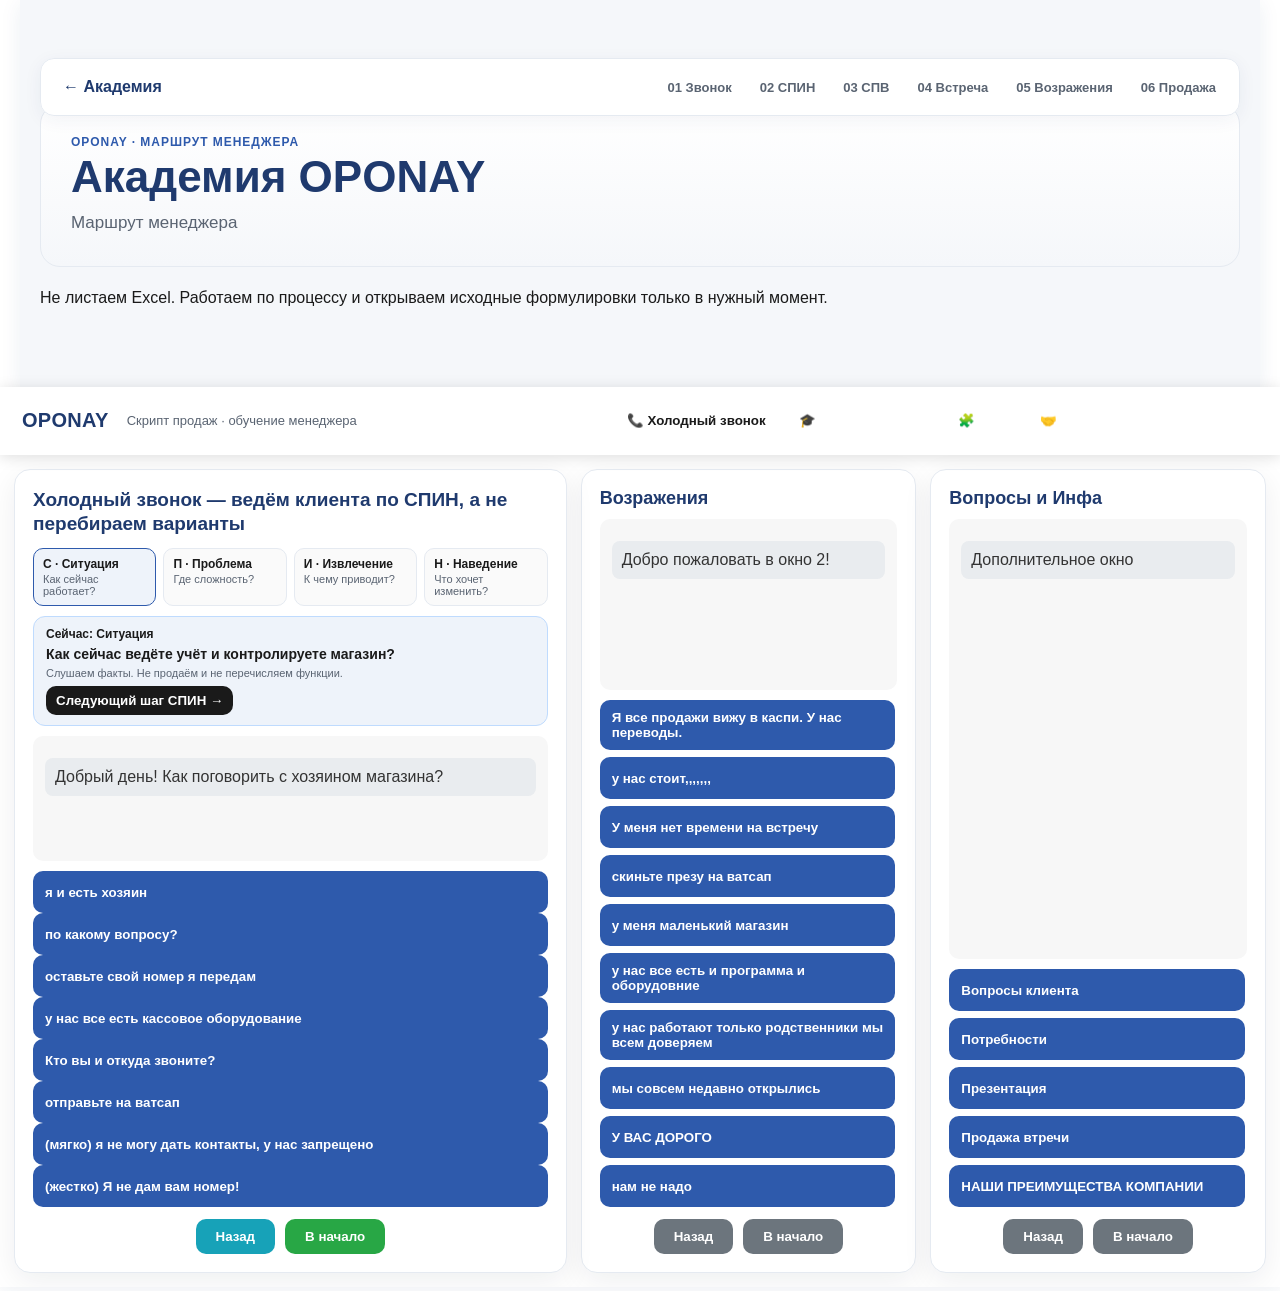
==== commit 7a023a53: "Make sales training text conversational" ====
--- a/index.html
+++ b/index.html
@@ -1 +1,126 @@
-<!doctype html><html lang="ru"><head><meta charset="utf-8"><meta name="viewport" content="width=device-width,initial-scale=1"><title>OPONAY — Академия продаж</title><link rel="stylesheet" href="academy.css"></head><body><header class="topbar"><a class="brand" href="index.html">OPONAY</a><nav class="toplinks"><a href="1.0.html">01 Звонок</a><a href="spin.html">02 СПИН</a><a href="spv.html">03 СПВ</a><a href="meeting.html">04 Встреча</a><a href="objections.html">05 Возражения</a><a href="meeting.html#sale">06 Продажа</a></nav></header><main class="wrap"><a class="back" href="index.html">← Главная</a><section class="hero"><div class="eyebrow">Академия продаж</div><h1>Маршрут менеджера OPONAY</h1><p>Не листаем Excel. Менеджер идёт по понятному маршруту: <b>звонок → СПИН → СПВ → встреча → возражения → продажа</b>. На каждом этапе видно цель, что делать и как понять, что можно идти дальше.</p></section><section class="section"><h2>Рабочий маршрут</h2><p>Открывай нужный этап напрямую. Рабочий звонок открывается отдельной страницей — исходный <b>1.0.html</b> сохранён.</p><div class="route"><a href="1.0.html"><span class="num">01</span><strong>📞 Холодный звонок</strong><span>Полный рабочий диалог. Внутри только звонок и возврат на главную.</span></a><a href="spin.html"><span class="num">02</span><strong>🎓 СПИН + боли</strong><span>Ситуация → проблема → извлечение → наведение. Боль фиксируем до решения.</span></a><a href="spv.html"><span class="num">03</span><strong>🧩 СПВ</strong><span>Каждое решение разобрано: проблема → свойство → преимущество → выгода → ключевая ценность → фраза клиенту.</span></a><a href="meeting.html"><span class="num">04</span><strong>🤝 Встреча</strong><span>Каждый этап встречи отдельно, с целью, пониманием и рабочими формулировками.</span></a><a href="objections.html"><span class="num">05</span><strong>🛡 Возражения</strong><span>Отдельная база. Пока не смешиваем её с основным маршрутом встречи.</span></a><a href="meeting.html#sale"><span class="num">06</span><strong>💼 Продажа и закрытие</strong><span>Ценность → цена → условия → закрывающий вопрос → оформление.</span></a></div></section><section class="section"><h2>Как понимать маршрут</h2><div class="flow"><div><b>1</b><span>Сначала</span><em>Понять текущую ситуацию клиента.</em></div><div><b>2</b><span>Потом</span><em>Найти подтверждённую проблему и последствия.</em></div><div><b>3</b><span>После</span><em>Показать только релевантное СПВ.</em></div><div><b>4</b><span>В конце</span><em>Собрать ценность и перейти к следующему шагу.</em></div></div></section><div class="footer">OPONAY · рабочая академия менеджера</div></main></body></html>+<!doctype html>
+<html lang="ru">
+<head>
+<meta charset="utf-8">
+<meta name="viewport" content="width=device-width,initial-scale=1">
+<title>OPONAY — обучение менеджера</title>
+<style>
+:root{--bg:#F5F7FA;--panel:#fff;--text:#1A1A1A;--muted:#5A6472;--line:#E5EAF1;--accent:#1A1A1A;--green:#16855b;--orange:#d97706;--blue:#2E5AAC}
+*{box-sizing:border-box}body{margin:0;font-family:Inter,Arial,sans-serif;background:var(--bg);color:var(--text)}
+.top{height:68px;background:#1A1A1A;color:#fff;display:flex;align-items:center;padding:0 22px;gap:18px;position:sticky;top:0;z-index:50;box-shadow:0 2px 14px #0002}
+.logo{font-weight:800;font-size:20px;letter-spacing:.3px}.sub{color:#5A6472;font-size:13px}
+.nav{margin-left:auto;display:flex;gap:7px;flex-wrap:nowrap;overflow-x:auto;scrollbar-width:none}.nav::-webkit-scrollbar{display:none}.nav button{border:1px solid #ffffff20;background:#ffffff0d;color:#fff;border-radius:10px;padding:9px 12px;cursor:pointer;font-weight:700}.nav button.active{background:#fff;color:#1A1A1A}
+.page{display:none}.page.active{display:block}
+.old-wrap{height:calc(100vh - 68px);min-height:0}.old-wrap iframe{width:100%;height:100%;border:0;background:#fff}
+.training{max-width:1250px;margin:0 auto;padding:26px}
+.hero{background:#fff;border:1px solid var(--line);border-radius:18px;padding:24px;box-shadow:0 5px 25px #00000008}
+.hero h1{margin:0 0 8px;font-size:30px}.hero p{margin:0;color:var(--muted);line-height:1.5}
+.path{display:grid;grid-template-columns:repeat(6,1fr);gap:10px;margin:18px 0}
+.step{border:1px solid var(--line);background:#fff;border-radius:14px;padding:13px;cursor:pointer;text-align:left}.step b{display:block;font-size:13px}.step span{display:block;color:var(--muted);font-size:12px;margin-top:5px}.step.current{border-color:#1A1A1A;box-shadow:0 0 0 2px #1A1A1A10}
+.grid{display:grid;grid-template-columns:1.15fr .85fr;gap:18px;margin-top:18px}.card{background:#fff;border:1px solid var(--line);border-radius:16px;padding:20px}.card h2{margin:0 0 14px;font-size:20px}.hint{color:var(--muted);font-size:13px}
+.spv{display:grid;grid-template-columns:repeat(3,1fr);gap:10px}.spv div{border:1px solid var(--line);border-radius:12px;padding:14px}.spv strong{display:block;margin-bottom:6px}.benefit{border-color:#a7e2c9!important;background:#f2fbf7}
+.lesson{margin-top:14px;border:1px solid var(--line);border-radius:12px;padding:15px}.lesson h3{margin:0 0 7px;font-size:16px}.lesson p{margin:0;line-height:1.5}
+button.action{background:#1A1A1A;color:white;border:0;border-radius:10px;padding:11px 14px;cursor:pointer;font-weight:700}.actions{display:flex;gap:8px;margin-top:14px;flex-wrap:wrap}
+.quiz{display:none}.quiz.active{display:block}.q{font-weight:800;margin:14px 0 9px}.answers{display:grid;gap:8px}.answers button{background:#fff;border:1px solid var(--line);border-radius:10px;padding:11px;text-align:left;cursor:pointer}.answers button:hover{border-color:#1A1A1A}.result{margin-top:12px;font-weight:700}
+iframe.training-frame{width:100%;height:calc(100vh - 110px);border:0;background:white;border-radius:16px}
+@media(max-width:900px){.path{grid-template-columns:repeat(2,1fr)}.grid{grid-template-columns:1fr}.spv{grid-template-columns:1fr}.top{height:auto;min-height:68px;padding:10px 12px}.nav{margin-left:0;width:100%}.old-wrap{height:calc(100vh - 105px)}}
+</style>
+<style id="oponay-blue-system">:root{--primary:#1F3A6E!important;--dark:#152A52!important;--accent:#2E5AAC!important;--background:#FFFFFF!important;--light:#F5F7FA!important;--text-primary:#1A1A1A!important;--text-secondary:#5A6472!important;--line:#E5EAF1!important;--shadow:0 4px 20px rgba(31,58,110,.08)!important}body{background:var(--background)!important;color:var(--text-primary)!important}header{background:#fff!important;color:var(--text-primary)!important;border-color:var(--line)!important;box-shadow:0 2px 14px rgba(31,58,110,.05)}nav a,.nav a{color:var(--text-secondary)!important}nav a:hover,.nav a:hover,nav a.active,.nav a.active{background:#EEF3FA!important;color:var(--primary)!important}.hero,.panel,.card,.lesson,.block,.box,section,details{border-color:var(--line)!important;box-shadow:var(--shadow)}h1,h2,h3,.logo{color:var(--primary)!important}p,li,small,.muted{color:var(--text-secondary)}button,.btn,.primary{border-radius:10px!important}.primary,button.primary{background:var(--primary)!important;color:#fff!important}.secondary{background:#fff!important;color:var(--primary)!important;border:2px solid var(--primary)!important}input,textarea,select{background:#F5F7FA!important;border-color:var(--line)!important;color:var(--text-primary)!important;border-radius:10px!important}details{background:#fff!important}summary{color:var(--text-primary)!important}.accent,.kicker,.eyebrow{color:var(--accent)!important}.section.light,section{background:#F5F7FA}.pill,.tag{background:#EEF3FA!important;color:var(--primary)!important}@media(max-width:700px){body{overflow-x:hidden}main{max-width:100%!important}.grid,.cards,.feature-grid{grid-template-columns:1fr!important}.nav,nav{overflow-x:auto;-webkit-overflow-scrolling:touch}.nav a,nav a{white-space:nowrap}.hero{padding:22px!important}h1{font-size:clamp(34px,9vw,48px)!important}h2{font-size:clamp(26px,7vw,36px)!important}}</style><link rel="stylesheet" href="p0-ui.css"><link rel="stylesheet" href="p1-ui.css"><link rel="stylesheet" href="oponay-qa.css"></head>
+<body><div id="p0-app" data-p0-page="home"></div>
+<header class="top">
+  <div class="logo">OPONAY</div>
+  <div class="sub">Скрипт продаж · обучение менеджера</div>
+  <nav class="nav">
+    <button class="active" data-page="call">📞 Холодный звонок</button>
+    <button data-page="learn">🎓 СПИН-обучение</button>
+    <button data-page="spv">🧩 СПВ</button>
+    <button data-page="meeting">🤝 Встреча</button>
+    <button data-page="objections">🛡 Возражения</button>
+  </nav>
+</header>
+
+<section id="call" class="page active">
+  <div class="old-wrap"><iframe src="1.0.html" title="Оригинальный скрипт OPONAY"></iframe></div>
+</section>
+
+
+
+<section id="learn" class="page">
+<div class="training">
+  <div class="hero">
+    <h1>🎓 СПИН — ведём клиента за руку</h1>
+    <p>Не набор разрозненных вариантов. Один последовательный маршрут: <b>Ситуация → Проблема → Извлечение → Наведение → СПВ → следующий шаг.</b> Каждый следующий вопрос появляется только после предыдущего.</p>
+  </div>
+  <div class="path">
+    <button class="step current" onclick="lesson(0)"><b>1. С · Ситуация</b><span>Понять, как сейчас</span></button>
+    <button class="step" onclick="lesson(1)"><b>2. П · Проблема</b><span>Найти сложность</span></button>
+    <button class="step" onclick="lesson(2)"><b>3. И · Извлечение</b><span>Понять последствия</span></button>
+    <button class="step" onclick="lesson(3)"><b>4. Н · Наведение</b><span>Определить желаемый результат</span></button>
+    <button class="step" onclick="lesson(4)"><b>5. СПВ</b><span>Показать только нужное</span></button>
+    <button class="step" onclick="lesson(5)"><b>6. Следующий шаг</b><span>Встреча / решение</span></button>
+  </div>
+  <div class="lesson" id="lesson0"><h3>1. С · Ситуация</h3><p><b>Главный вопрос:</b> «Как сейчас ведёте учёт и контролируете магазин?»</p><p class="hint"><b>Слушаем:</b> чем пользуется клиент, кто отвечает, как контролирует деньги/товар/сотрудников.</p><p class="hint"><b>Переход:</b> когда понял текущую систему — не продаём. Переходим к поиску проблемы.</p></div>
+  <div class="lesson" id="lesson1" style="display:none"><h3>2. П · Проблема</h3><p><b>Главный вопрос:</b> «Где сейчас возникают сложности или что хотелось бы делать удобнее?»</p><p class="hint"><b>Слушаем:</b> недостачи, потеря времени, отсутствие контроля, ошибки, зависимость от сотрудников, проблемы с товаром/деньгами.</p><p class="hint"><b>Переход:</b> клиент назвал проблему → не предлагаем решение. Сначала выясняем, к чему она приводит.</p></div>
+  <div class="lesson" id="lesson2" style="display:none"><h3>3. И · Извлечение</h3><p><b>Главный вопрос:</b> «Что происходит из-за этого? К чему это приводит по деньгам, времени или контролю?»</p><p class="hint"><b>Слушаем:</b> последствия проблемы и её реальную цену для бизнеса.</p><p class="hint"><b>Переход:</b> появилась понятная цена проблемы → теперь можно спросить про желаемое состояние.</p></div>
+  <div class="lesson" id="lesson3" style="display:none"><h3>4. Н · Наведение</h3><p><b>Главный вопрос:</b> «Если это решить, что для вас изменится и какой результат был бы важен?»</p><p class="hint"><b>Слушаем:</b> что клиент хочет получить: контроль, экономию времени, меньше потерь, рост, спокойствие собственника.</p><p class="hint"><b>Переход:</b> теперь у нас есть связка <b>проблема → последствия → желаемый результат</b>. Только здесь выбираем решение.</p></div>
+  <div class="lesson" id="lesson4" style="display:none"><h3>5. СПВ — только под найденную боль</h3><div class="spv"><div><strong>Свойство</strong>Что умеет решение.</div><div><strong>Преимущество</strong>Как это меняет работу клиента.</div><div class="benefit"><strong>Выгода</strong>Какой результат получает именно этот клиент.</div></div><p class="hint" style="margin-top:12px"><b>Правило:</b> не показываем весь функционал. Берём только ту функцию, которая закрывает проблему, которую клиент сам назвал.</p></div>
+  <div class="lesson" id="lesson5" style="display:none"><h3>6. Следующий шаг</h3><p>В холодном звонке после диагностики цель — <b>назначить встречу</b>. На встрече маршрут продолжается: диагностика → боль → СПВ → ценность → цена/следующий шаг.</p><div class="actions"><button class="action" onclick="document.querySelector('[data-page=call]').click()">← Вернуться в холодный звонок</button><button class="action" onclick="document.querySelector('[data-page=meeting]').click()">Перейти к встрече →</button></div></div>
+  <div class="card" style="margin-top:18px"><h2>🧭 Как менеджер понимает, куда идти</h2><div class="lesson"><p><b>Клиент ответил → мы не выбираем случайную заготовку.</b></p><p class="hint">1) Определили ситуацию → 2) нашли проблему → 3) раскрыли последствия → 4) выяснили желаемый результат → 5) подобрали СПВ → 6) назначили следующий шаг.</p></div></div>
+</div>
+</section>
+
+<section id="spv" class="page"><div class="training"><div class="hero"><h1>🧩 СПВ — отдельный модуль</h1><p>Здесь менеджер учится не перечислять функции, а связывать каждую функцию с конкретной болью и измеримой выгодой.</p></div><div style="margin-top:18px"><iframe class="training-frame" src="spv-source.html" title="СПВ и обучение"></iframe></div></div></section>
+
+<section id="meeting" class="page"><div class="training"><div class="hero"><h1>🤝 Встреча</h1><p><b>Возражения не смешиваем со встречей.</b> Встреча ведётся по диагностической логике.</p></div><div class="grid"><div class="card"><h2>Маршрут встречи</h2><div class="lesson"><h3>1. Приветствие</h3><p>Знакомство → ТМР → озвучить план встречи.</p></div><div class="lesson"><h3>2. Диагностика</h3><p>2–5 вопросов по бизнесу без допроса.</p></div><div class="lesson"><h3>3. Боль</h3><p>Найти конкретную проблему и последствия.</p></div><div class="lesson"><h3>4. СПВ</h3><p>Показываем только функции, которые закрывают найденную боль.</p></div><div class="lesson"><h3>5. Ценность</h3><p>Собираем результат: меньше потерь, больше контроля, экономия времени, рост.</p></div><div class="lesson"><h3>6. Цена</h3><p>Переходим к цене после того, как клиент понял ценность.</p></div></div><div class="card"><h2>Правило менеджера</h2><p class="hint">Если клиент сказал: «У меня проблема с кассой» — не отвечаем списком из 20 функций.</p><div class="spv"><div><strong>Свойство</strong>Внесения и снятия денег фиксируются.</div><div><strong>Преимущество</strong>Видно движение денег и остаток кассы.</div><div class="benefit"><strong>Выгода</strong>Легче заметить расхождения, снизить риск кассовых разрывов и контролировать деньги.</div></div></div></div></div></section>
+
+<section id="objections" class="page"><div class="training"><div class="hero"><h1>🛡 Возражения</h1><p>Отдельный блок. Их учим отдельно и наизусть. Старые формулировки из рабочего скрипта не удалены.</p><div class="actions"><button class="action" onclick="document.querySelector('[data-page=call]').click()">Открыть старый скрипт → Возражения</button></div></div></div></section>
+
+<script>
+const buttons=[...document.querySelectorAll('.nav button')];
+buttons.forEach(b=>b.onclick=()=>{buttons.forEach(x=>x.classList.remove('active'));b.classList.add('active');document.querySelectorAll('.page').forEach(p=>p.classList.remove('active'));document.getElementById(b.dataset.page).classList.add('active');});
+function lesson(n){for(let i=0;i<6;i++){const e=document.getElementById('lesson'+i);if(e)e.style.display=i===n?'block':'none';}document.querySelectorAll('.step').forEach((e,i)=>e.classList.toggle('current',i===n));}
+let qi=1,score=0;
+function answer(ok){if(ok)score++;document.getElementById('quizResult').textContent='Правильных ответов: '+score;const cur=document.getElementById('q'+qi);if(cur)cur.style.display='none';qi++;const next=document.getElementById('q'+qi);if(next)next.style.display='block';else document.getElementById('quizResult').textContent='Готово. Результат: '+score+'/3';}
+</script>
+<script src="p0-data.js"></script><script src="p0-app.js"></script>
+<script>
+(function(){
+  document.documentElement.classList.add('oponay-runtime');
+  const reduce = matchMedia('(prefers-reduced-motion: reduce)').matches;
+  if(reduce) document.documentElement.classList.add('oponay-reduced-motion');
+
+  // Current-page marker for any shared step navigation.
+  const here = location.pathname.split('/').pop() || 'index.html';
+  document.querySelectorAll('a[href]').forEach(a=>{
+    const raw=(a.getAttribute('href')||'').split('#')[0];
+    if(raw && raw===here) a.classList.add('oponay-current');
+  });
+
+  // Close native details cards when another card in the same group opens.
+  document.querySelectorAll('[data-single-open]').forEach(group=>{
+    group.addEventListener('toggle', e=>{
+      if(!group.open) return;
+      document.querySelectorAll('[data-single-open]').forEach(x=>{
+        if(x!==group) x.removeAttribute('open');
+      });
+    });
+  });
+
+  // Escape closes open details and returns focus to the trigger.
+  document.addEventListener('keydown', e=>{
+    if(e.key!=='Escape') return;
+    const open=[...document.querySelectorAll('details[open]')];
+    if(open.length){ open.forEach(d=>d.removeAttribute('open')); }
+  });
+
+  // External hash navigation should land below sticky header.
+  if(location.hash){
+    requestAnimationFrame(()=>{
+      const el=document.querySelector(location.hash);
+      if(el) el.scrollIntoView({block:'start'});
+    });
+  }
+})();
+</script>
+</body>
+</html>
--- a/p0-ui.css
+++ b/p0-ui.css
@@ -0,0 +1,36 @@
+
+/* OPONAY P0 implementation layer — Excel content integrated into the workflow */
+.p0{margin:28px 0 42px;background:#fff;border:1px solid #DDE5F0;border-radius:18px;box-shadow:0 10px 35px rgba(31,58,110,.08);overflow:hidden}
+.p0-head{padding:24px 26px;background:linear-gradient(180deg,#F7F9FC,#fff);border-bottom:1px solid #E5EAF1}
+.p0-kicker{font-size:11px;font-weight:800;letter-spacing:.12em;text-transform:uppercase;color:#2E5AAC}
+.p0-head h2{margin:7px 0 7px;color:#1F3A6E;font-size:28px}
+.p0-head p{margin:0;color:#5A6472;line-height:1.55}
+.p0-tabs{display:flex;gap:8px;padding:12px 16px;border-bottom:1px solid #E5EAF1;overflow:auto;background:#fff}
+.p0-tabs button{border:1px solid #DDE5F0;background:#fff;color:#5A6472;padding:9px 12px;border-radius:9px;font-weight:800;white-space:nowrap;cursor:pointer}
+.p0-tabs button.active{background:#1F3A6E;color:#fff;border-color:#1F3A6E}
+.p0-body{padding:20px}
+.p0-toolbar{display:flex;gap:10px;flex-wrap:wrap;margin-bottom:16px}
+.p0-search{flex:1;min-width:220px;border:1px solid #DDE5F0;background:#F5F7FA;border-radius:10px;padding:11px 13px;font:inherit;outline:none}
+.p0-search:focus{border-color:#2E5AAC;box-shadow:0 0 0 3px rgba(46,90,172,.1)}
+.p0-grid{display:grid;grid-template-columns:repeat(2,minmax(0,1fr));gap:12px}
+.p0-card{border:1px solid #E1E7EF;border-radius:14px;background:#fff;overflow:hidden}
+.p0-card summary{padding:15px 16px;cursor:pointer;font-weight:800;color:#1A1A1A;list-style:none}
+.p0-card summary::-webkit-details-marker{display:none}
+.p0-card summary:after{content:"+";float:right;color:#2E5AAC;font-size:20px}
+.p0-card[open] summary:after{content:"−"}
+.p0-card-body{padding:0 16px 16px;border-top:1px solid #E8EDF3}
+.p0-field{padding-top:13px}.p0-label{font-size:10px;letter-spacing:.08em;text-transform:uppercase;color:#6B7480;font-weight:800;margin-bottom:5px}
+.p0-text{font-size:14px;line-height:1.6;color:#1A1A1A;white-space:pre-line}
+.p0-four{display:grid;grid-template-columns:repeat(4,minmax(0,1fr));gap:9px;margin-top:12px}
+.p0-four>div{background:#F5F7FA;border-radius:10px;padding:11px}
+.p0-four b{display:block;font-size:11px;color:#1F3A6E;margin-bottom:5px}
+.p0-chip{display:inline-flex;align-items:center;gap:5px;padding:5px 8px;border-radius:999px;background:#EEF3FA;color:#1F3A6E;font-size:11px;font-weight:800;margin:0 5px 5px 0}
+.p0-empty{padding:22px;border:1px dashed #CCD6E4;border-radius:12px;color:#5A6472;text-align:center}
+.p0-flow{display:grid;grid-template-columns:repeat(6,minmax(0,1fr));gap:8px;margin-bottom:18px}
+.p0-flow div{padding:12px;background:#F5F7FA;border-radius:10px;border-top:3px solid #1F3A6E}
+.p0-flow b{display:block;color:#1F3A6E;font-size:12px}.p0-flow span{font-size:12px;color:#5A6472}
+.p0-alert{padding:14px 16px;border-left:4px solid #2E5AAC;background:#F5F7FA;border-radius:10px;margin-bottom:16px;color:#1A1A1A;line-height:1.55}
+.p0-kpi{display:grid;grid-template-columns:repeat(4,1fr);gap:10px;margin-bottom:16px}
+.p0-kpi div{background:#152A52;color:#fff;border-radius:12px;padding:14px}.p0-kpi b{display:block;font-size:20px}.p0-kpi span{font-size:11px;opacity:.8}
+@media(max-width:900px){.p0-four{grid-template-columns:1fr 1fr}.p0-flow{grid-template-columns:1fr 1fr}.p0-grid{grid-template-columns:1fr}.p0-kpi{grid-template-columns:1fr 1fr}}
+@media(max-width:600px){.p0{margin:20px 0 30px;border-radius:14px}.p0-head{padding:19px}.p0-head h2{font-size:24px}.p0-body{padding:14px}.p0-four{grid-template-columns:1fr}.p0-flow{grid-template-columns:1fr}.p0-kpi{grid-template-columns:1fr 1fr}.p0-search{min-width:100%}}
--- a/p1-ui.css
+++ b/p1-ui.css
@@ -0,0 +1,28 @@
+
+:root{--op-primary:#1F3A6E;--op-dark:#152A52;--op-accent:#2E5AAC;--op-bg:#F5F7FA;--op-text:#1A1A1A;--op-muted:#5A6472;--op-line:#E5EAF1}
+*{box-sizing:border-box}
+.p1-shell{max-width:1240px;margin:0 auto;padding:24px 20px 80px}
+.p1-top{display:flex;gap:10px;align-items:center;justify-content:space-between;position:sticky;top:58px;z-index:15;background:rgba(255,255,255,.96);backdrop-filter:blur(8px);border:1px solid var(--op-line);border-radius:14px;padding:10px 12px;margin-bottom:22px;box-shadow:0 4px 18px rgba(31,58,110,.06)}
+.p1-steps{display:flex;gap:6px;overflow:auto;scrollbar-width:none}.p1-steps::-webkit-scrollbar{display:none}
+.p1-step{flex:0 0 auto;text-decoration:none;color:var(--op-muted);font-weight:800;font-size:13px;padding:9px 11px;border-radius:9px}.p1-step:hover,.p1-step.active{background:var(--op-primary);color:#fff}
+.p1-back{white-space:nowrap;color:var(--op-primary);font-weight:800;text-decoration:none;padding:9px 10px}
+.p1-hero{background:linear-gradient(180deg,#fff,#F5F7FA);border:1px solid var(--op-line);border-radius:20px;padding:30px;margin-bottom:22px}
+.p1-hero h1{margin:4px 0 8px;font-size:clamp(28px,4vw,44px);line-height:1.08;color:var(--op-dark)}.p1-hero p{max-width:820px;color:var(--op-muted);font-size:17px;line-height:1.6;margin:0}.p1-kicker{color:var(--op-accent);font-weight:900;letter-spacing:.08em;text-transform:uppercase;font-size:12px}
+.p1-route{display:grid;grid-template-columns:repeat(6,1fr);gap:8px;margin-top:22px}.p1-route a{min-height:76px;text-decoration:none;color:var(--op-text);background:#fff;border:1px solid var(--op-line);border-radius:12px;padding:12px}.p1-route a:hover{border-color:var(--op-accent);box-shadow:0 6px 20px rgba(31,58,110,.08)}.p1-route b{display:block;color:var(--op-primary);font-size:18px;margin-bottom:5px}
+.p1-toolbar{display:flex;gap:10px;flex-wrap:wrap;align-items:center;margin:18px 0}.p1-search{width:min(520px,100%);padding:13px 14px;border:1px solid var(--op-line);border-radius:10px;background:#fff;font:inherit;outline:none}.p1-search:focus{border-color:var(--op-accent);box-shadow:0 0 0 3px rgba(46,90,172,.1)}
+.p1-grid{display:grid;grid-template-columns:repeat(2,minmax(0,1fr));gap:12px}.p1-card{background:#fff;border:1px solid var(--op-line);border-radius:15px;overflow:hidden;transition:.18s}.p1-card:hover{border-color:#B9C7DE;box-shadow:0 7px 24px rgba(31,58,110,.08)}
+.p1-card summary{cursor:pointer;list-style:none;padding:17px 18px;font-weight:850;color:var(--op-dark);display:flex;align-items:center;gap:10px}.p1-card summary::-webkit-details-marker{display:none}.p1-card summary:before{content:"+";width:24px;height:24px;border-radius:7px;background:#EDF2FA;color:var(--op-primary);display:grid;place-items:center;flex:0 0 auto}.p1-card[open] summary:before{content:"−";background:var(--op-primary);color:#fff}
+.p1-body{padding:0 18px 18px;border-top:1px solid #F0F2F6}.p1-field{padding-top:14px}.p1-label{font-size:11px;text-transform:uppercase;letter-spacing:.06em;color:var(--op-accent);font-weight:900;margin-bottom:5px}.p1-text{font-size:15px;line-height:1.62}
+.p1-callout{border-left:4px solid var(--op-primary);background:#F5F7FA;border-radius:0 12px 12px 0;padding:14px 16px;margin:16px 0;line-height:1.55}
+@media(max-width:900px){.p1-route{grid-template-columns:repeat(3,1fr)}}@media(max-width:700px){.p1-shell{padding:14px 12px 60px}.p1-top{top:52px}.p1-grid{grid-template-columns:1fr}.p1-route{grid-template-columns:repeat(2,1fr)}.p1-hero{padding:22px 18px;border-radius:16px}.p1-hero p{font-size:15px}}@media(max-width:420px){.p1-route{grid-template-columns:1fr}.p1-top{align-items:flex-start}.p1-back{display:none}}
+
+.p1-route-grid{display:grid;grid-template-columns:repeat(3,1fr);gap:12px}.p1-route-card{display:flex;flex-direction:column;gap:6px;text-decoration:none;color:var(--op-text);background:#fff;border:1px solid var(--op-line);border-radius:16px;padding:20px;min-height:145px;box-shadow:0 4px 18px rgba(31,58,110,.05)}.p1-route-card:hover{border-color:#B9C7DE;transform:translateY(-1px)}.p1-route-card b{color:var(--op-primary);font-size:13px}.p1-route-card strong{font-size:19px;color:var(--op-dark)}.p1-route-card span{font-size:14px;line-height:1.45;color:var(--op-muted)}
+.p1-kpi-row{display:grid;grid-template-columns:repeat(3,1fr);gap:10px;margin-bottom:16px}.p1-kpi-row>div{background:#F5F7FA;border:1px solid var(--op-line);border-radius:12px;padding:14px}.p1-kpi-row b{display:block;color:var(--op-primary);font-size:22px}.p1-kpi-row span{font-size:12px;color:var(--op-muted)}
+.p1-num{display:inline-grid;place-items:center;width:28px;height:28px;border-radius:8px;background:#EDF2FA;color:var(--op-primary);font-size:12px;margin-right:7px}
+.p1-flow-row{display:grid;grid-template-columns:repeat(4,1fr);gap:8px}.p1-flow-row>div{border:1px solid var(--op-line);border-radius:12px;padding:12px;background:#FAFBFD}.p1-flow-row b{display:inline-grid;place-items:center;width:28px;height:28px;border-radius:8px;background:var(--op-primary);color:#fff}.p1-flow-row span{display:block;font-size:12px;font-weight:800;color:var(--op-muted);margin:7px 0}.p1-flow-row em{font-style:normal;font-size:14px;line-height:1.5}
+.p1-action,.p1-source{display:inline-flex;align-items:center;gap:6px;background:var(--op-primary);color:#fff;text-decoration:none;border-radius:9px;padding:10px 14px;font-weight:850;font-size:13px}.p1-source{background:#fff;color:var(--op-primary);border:1px solid var(--op-primary)}
+.p1-tabs{display:flex;gap:7px;flex-wrap:wrap;margin:16px 0}.p1-tab{border:1px solid #C8D2E2;background:#fff;color:var(--op-primary);border-radius:9px;padding:9px 13px;font-weight:850;cursor:pointer}.p1-tab.active{background:var(--op-primary);border-color:var(--op-primary);color:#fff}
+.meeting-layout{display:grid;grid-template-columns:230px minmax(0,1fr);gap:18px;align-items:start}.meeting-sidebar{position:sticky;top:120px;background:#fff;border:1px solid var(--op-line);border-radius:16px;padding:10px}.meeting-stage{width:100%;display:grid;grid-template-columns:34px 1fr;text-align:left;gap:8px;align-items:center;border:0;background:#fff;color:var(--op-muted);padding:12px 10px;border-radius:10px;cursor:pointer}.meeting-stage b{color:var(--op-primary)}.meeting-stage span{font-weight:800}.meeting-stage.active{background:#EDF2FA;color:var(--op-dark)}.meeting-progress{margin:12px 8px 5px;color:var(--op-muted);font-size:11px}.meeting-progress>div{height:5px;background:#E9EDF3;border-radius:99px;margin-top:6px;overflow:hidden}.meeting-progress i{display:block;height:100%;width:0;background:var(--op-primary);transition:.2s}.meeting-panel{display:none}.meeting-panel.active{display:block}.meeting-panel h2{color:var(--op-dark);margin:0 0 6px;font-size:28px}.meeting-panel>p{color:var(--op-muted);line-height:1.6;margin-top:0}.p1-checklist{display:grid;gap:8px}.p1-check{display:flex;gap:10px;align-items:flex-start;background:#fff;border:1px solid var(--op-line);border-radius:12px;padding:13px;line-height:1.5}.p1-check input{accent-color:var(--op-primary);margin-top:3px}.call-layout{display:grid;grid-template-columns:minmax(240px,1fr) minmax(320px,1.2fr) minmax(240px,1fr);gap:12px;align-items:start}.call-col{background:#fff;border:1px solid var(--op-line);border-radius:16px;padding:12px;min-width:0}.call-col-head{display:flex;gap:9px;align-items:center;border-bottom:1px solid var(--op-line);padding:5px 5px 12px;margin-bottom:10px;color:var(--op-dark);font-weight:850}.call-col-head b{display:grid;place-items:center;width:28px;height:28px;border-radius:8px;background:var(--op-primary);color:#fff;font-size:12px}.call-main{min-height:500px}.p1-step-list{display:grid;gap:6px}.p1-step-list button{border:1px solid var(--op-line);background:#fff;text-align:left;padding:10px;border-radius:9px;color:var(--op-dark);font-weight:750;cursor:pointer}.p1-step-list button.active,.p1-step-list button:hover{background:#EDF2FA;border-color:#B9C7DE}.p1-live{margin-top:12px;border:1px solid #C8D2E2;border-radius:12px;padding:16px;line-height:1.6;background:#FAFBFD;min-height:120px}.p1-live-title{font-weight:900;color:var(--op-primary);margin-bottom:8px}
+@media(max-width:1000px){.call-layout{grid-template-columns:1fr 1fr}.call-main{grid-column:1/-1;grid-row:1}.meeting-layout{grid-template-columns:190px minmax(0,1fr)}}
+@media(max-width:700px){.p1-route-grid{grid-template-columns:1fr}.p1-kpi-row{grid-template-columns:1fr 1fr}.p1-flow-row{grid-template-columns:1fr 1fr}.meeting-layout{grid-template-columns:1fr}.meeting-sidebar{position:sticky;top:106px;z-index:10;display:flex;overflow:auto;gap:5px;padding:7px}.meeting-stage{width:auto;min-width:125px;display:flex;flex-direction:column;align-items:flex-start;gap:3px}.meeting-progress{display:none}.call-layout{grid-template-columns:1fr}.call-main{grid-column:auto;grid-row:auto}.call-col{padding:10px}}
+@media(max-width:420px){.p1-kpi-row{grid-template-columns:1fr}.p1-flow-row{grid-template-columns:1fr}.p1-route-card{min-height:120px}}
--- a/oponay-qa.css
+++ b/oponay-qa.css
@@ -0,0 +1,8 @@
+
+/* OPONAY QA / accessibility hardening */
+html{scroll-behavior:smooth;scroll-padding-top:90px}
+.oponay-current{font-weight:900!important}
+@media(prefers-reduced-motion:reduce){html{scroll-behavior:auto!important}*,*:before,*:after{animation-duration:.01ms!important;animation-iteration-count:1!important;transition-duration:.01ms!important}}
+button,a,input,select,textarea,summary{outline-offset:3px}
+button:focus-visible,a:focus-visible,input:focus-visible,select:focus-visible,textarea:focus-visible,summary:focus-visible{outline:2px solid #2E5AAC}
+@media(max-width:700px){html{scroll-padding-top:72px}.p1-top{overflow:hidden}.p1-steps{max-width:100%;padding-bottom:2px}.p1-step{font-size:12px;padding:8px 9px}}
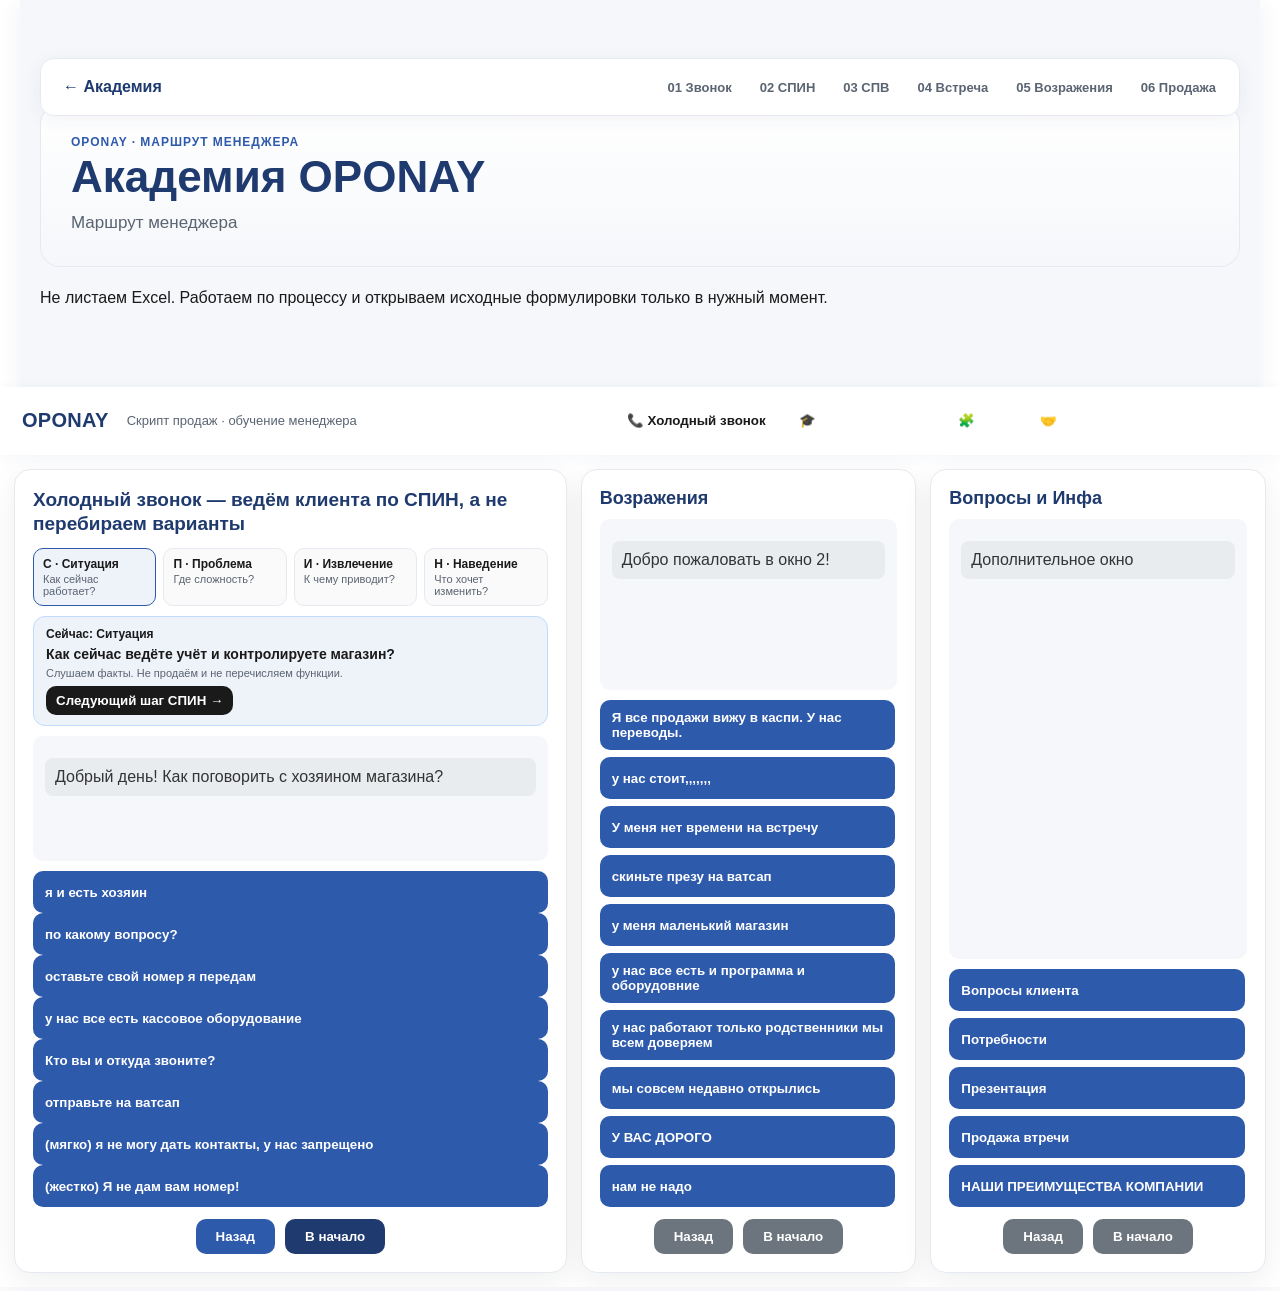
==== commit 0862dd98: "Apply OPONAY blue design system to all pages" ====
--- a/index.html
+++ b/index.html
@@ -25,7 +25,7 @@
 iframe.training-frame{width:100%;height:calc(100vh - 110px);border:0;background:white;border-radius:16px}
 @media(max-width:900px){.path{grid-template-columns:repeat(2,1fr)}.grid{grid-template-columns:1fr}.spv{grid-template-columns:1fr}.top{height:auto;min-height:68px;padding:10px 12px}.nav{margin-left:0;width:100%}.old-wrap{height:calc(100vh - 105px)}}
 </style>
-<style id="oponay-blue-system">:root{--primary:#1F3A6E!important;--dark:#152A52!important;--accent:#2E5AAC!important;--background:#FFFFFF!important;--light:#F5F7FA!important;--text-primary:#1A1A1A!important;--text-secondary:#5A6472!important;--line:#E5EAF1!important;--shadow:0 4px 20px rgba(31,58,110,.08)!important}body{background:var(--background)!important;color:var(--text-primary)!important}header{background:#fff!important;color:var(--text-primary)!important;border-color:var(--line)!important;box-shadow:0 2px 14px rgba(31,58,110,.05)}nav a,.nav a{color:var(--text-secondary)!important}nav a:hover,.nav a:hover,nav a.active,.nav a.active{background:#EEF3FA!important;color:var(--primary)!important}.hero,.panel,.card,.lesson,.block,.box,section,details{border-color:var(--line)!important;box-shadow:var(--shadow)}h1,h2,h3,.logo{color:var(--primary)!important}p,li,small,.muted{color:var(--text-secondary)}button,.btn,.primary{border-radius:10px!important}.primary,button.primary{background:var(--primary)!important;color:#fff!important}.secondary{background:#fff!important;color:var(--primary)!important;border:2px solid var(--primary)!important}input,textarea,select{background:#F5F7FA!important;border-color:var(--line)!important;color:var(--text-primary)!important;border-radius:10px!important}details{background:#fff!important}summary{color:var(--text-primary)!important}.accent,.kicker,.eyebrow{color:var(--accent)!important}.section.light,section{background:#F5F7FA}.pill,.tag{background:#EEF3FA!important;color:var(--primary)!important}@media(max-width:700px){body{overflow-x:hidden}main{max-width:100%!important}.grid,.cards,.feature-grid{grid-template-columns:1fr!important}.nav,nav{overflow-x:auto;-webkit-overflow-scrolling:touch}.nav a,nav a{white-space:nowrap}.hero{padding:22px!important}h1{font-size:clamp(34px,9vw,48px)!important}h2{font-size:clamp(26px,7vw,36px)!important}}</style><link rel="stylesheet" href="p0-ui.css"><link rel="stylesheet" href="p1-ui.css"><link rel="stylesheet" href="oponay-qa.css"></head>
+<style id="oponay-blue-system">:root{--primary:#1F3A6E!important;--dark:#152A52!important;--accent:#2E5AAC!important;--background:#FFFFFF!important;--light:#F5F7FA!important;--text-primary:#1A1A1A!important;--text-secondary:#5A6472!important;--line:#E5EAF1!important;--shadow:0 4px 20px rgba(31,58,110,.08)!important}body{background:var(--background)!important;color:var(--text-primary)!important}header{background:#fff!important;color:var(--text-primary)!important;border-color:var(--line)!important;box-shadow:0 2px 14px rgba(31,58,110,.05)}nav a,.nav a{color:var(--text-secondary)!important}nav a:hover,.nav a:hover,nav a.active,.nav a.active{background:#EEF3FA!important;color:var(--primary)!important}.hero,.panel,.card,.lesson,.block,.box,section,details{border-color:var(--line)!important;box-shadow:var(--shadow)}h1,h2,h3,.logo{color:var(--primary)!important}p,li,small,.muted{color:var(--text-secondary)}button,.btn,.primary{border-radius:10px!important}.primary,button.primary{background:var(--primary)!important;color:#fff!important}.secondary{background:#fff!important;color:var(--primary)!important;border:2px solid var(--primary)!important}input,textarea,select{background:#F5F7FA!important;border-color:var(--line)!important;color:var(--text-primary)!important;border-radius:10px!important}details{background:#fff!important}summary{color:var(--text-primary)!important}.accent,.kicker,.eyebrow{color:var(--accent)!important}.section.light,section{background:#F5F7FA}.pill,.tag{background:#EEF3FA!important;color:var(--primary)!important}@media(max-width:700px){body{overflow-x:hidden}main{max-width:100%!important}.grid,.cards,.feature-grid{grid-template-columns:1fr!important}.nav,nav{overflow-x:auto;-webkit-overflow-scrolling:touch}.nav a,nav a{white-space:nowrap}.hero{padding:22px!important}h1{font-size:clamp(34px,9vw,48px)!important}h2{font-size:clamp(26px,7vw,36px)!important}}</style><link rel="stylesheet" href="p0-ui.css"><link rel="stylesheet" href="p1-ui.css"><link rel="stylesheet" href="oponay-qa.css"><link rel="stylesheet" href="oponay-blue.css"></head>
 <body><div id="p0-app" data-p0-page="home"></div>
 <header class="top">
   <div class="logo">OPONAY</div>
--- a/oponay-blue.css
+++ b/oponay-blue.css
@@ -0,0 +1,19 @@
+:root{--primary:#1F3A6E;--primary-dark:#152A52;--accent:#2E5AAC;--bg:#FFFFFF;--light:#F5F7FA;--text:#1A1A1A;--muted:#5A6472;--line:#E5EAF1;--shadow:0 4px 20px rgba(31,58,110,.08)}
+html,body{background:var(--bg)!important;color:var(--text)!important}
+header,.top,.header{background:rgba(255,255,255,.97)!important;border-color:var(--line)!important;box-shadow:0 2px 14px rgba(31,58,110,.05)}
+.logo,.brand,.kicker,.eyebrow{color:var(--primary)!important}
+nav a,.nav a{color:var(--muted)!important}
+nav a:hover,nav a.active,.nav a:hover,.nav a.active{background:#EEF3FA!important;color:var(--primary)!important}
+.hero,.panel,.stage,.item,.card,.box,.lesson,.academy-excel,details{border-color:var(--line)!important}
+.hero,.panel,.stage,.item,.card,.box,.lesson,.academy-excel,details{box-shadow:var(--shadow)}
+h1,h2,h3{color:var(--primary)!important}
+section,.section.light,.academy-excel{background:var(--light)!important}
+button,.btn,.primary,.link{border-radius:10px!important}
+button.primary,.btn.primary,.primary,.link{background:var(--primary)!important;color:#fff!important}
+button.primary:hover,.btn.primary:hover,.primary:hover,.link:hover{background:var(--primary-dark)!important}
+.secondary{background:#fff!important;color:var(--primary)!important;border-color:var(--primary)!important}
+input,textarea,select{background:var(--light)!important;border-color:var(--line)!important;color:var(--text)!important;border-radius:10px!important}
+.goal{background:var(--primary)!important}.listen,.principle,.spv-value{background:#EEF3FA!important;border-color:var(--line)!important}.listen b,.principle,.spv-value{color:var(--primary)!important}
+.mist{background:#F5F7FA!important;border-color:var(--line)!important}.tag,.pill{background:#EEF3FA!important;color:var(--primary)!important}
+footer,.footer{background:var(--primary-dark)!important}
+@media(max-width:760px){nav,.nav{overflow-x:auto;-webkit-overflow-scrolling:touch}nav a,.nav a{white-space:nowrap}.grid,.cards,.feature-grid{grid-template-columns:1fr!important}}
